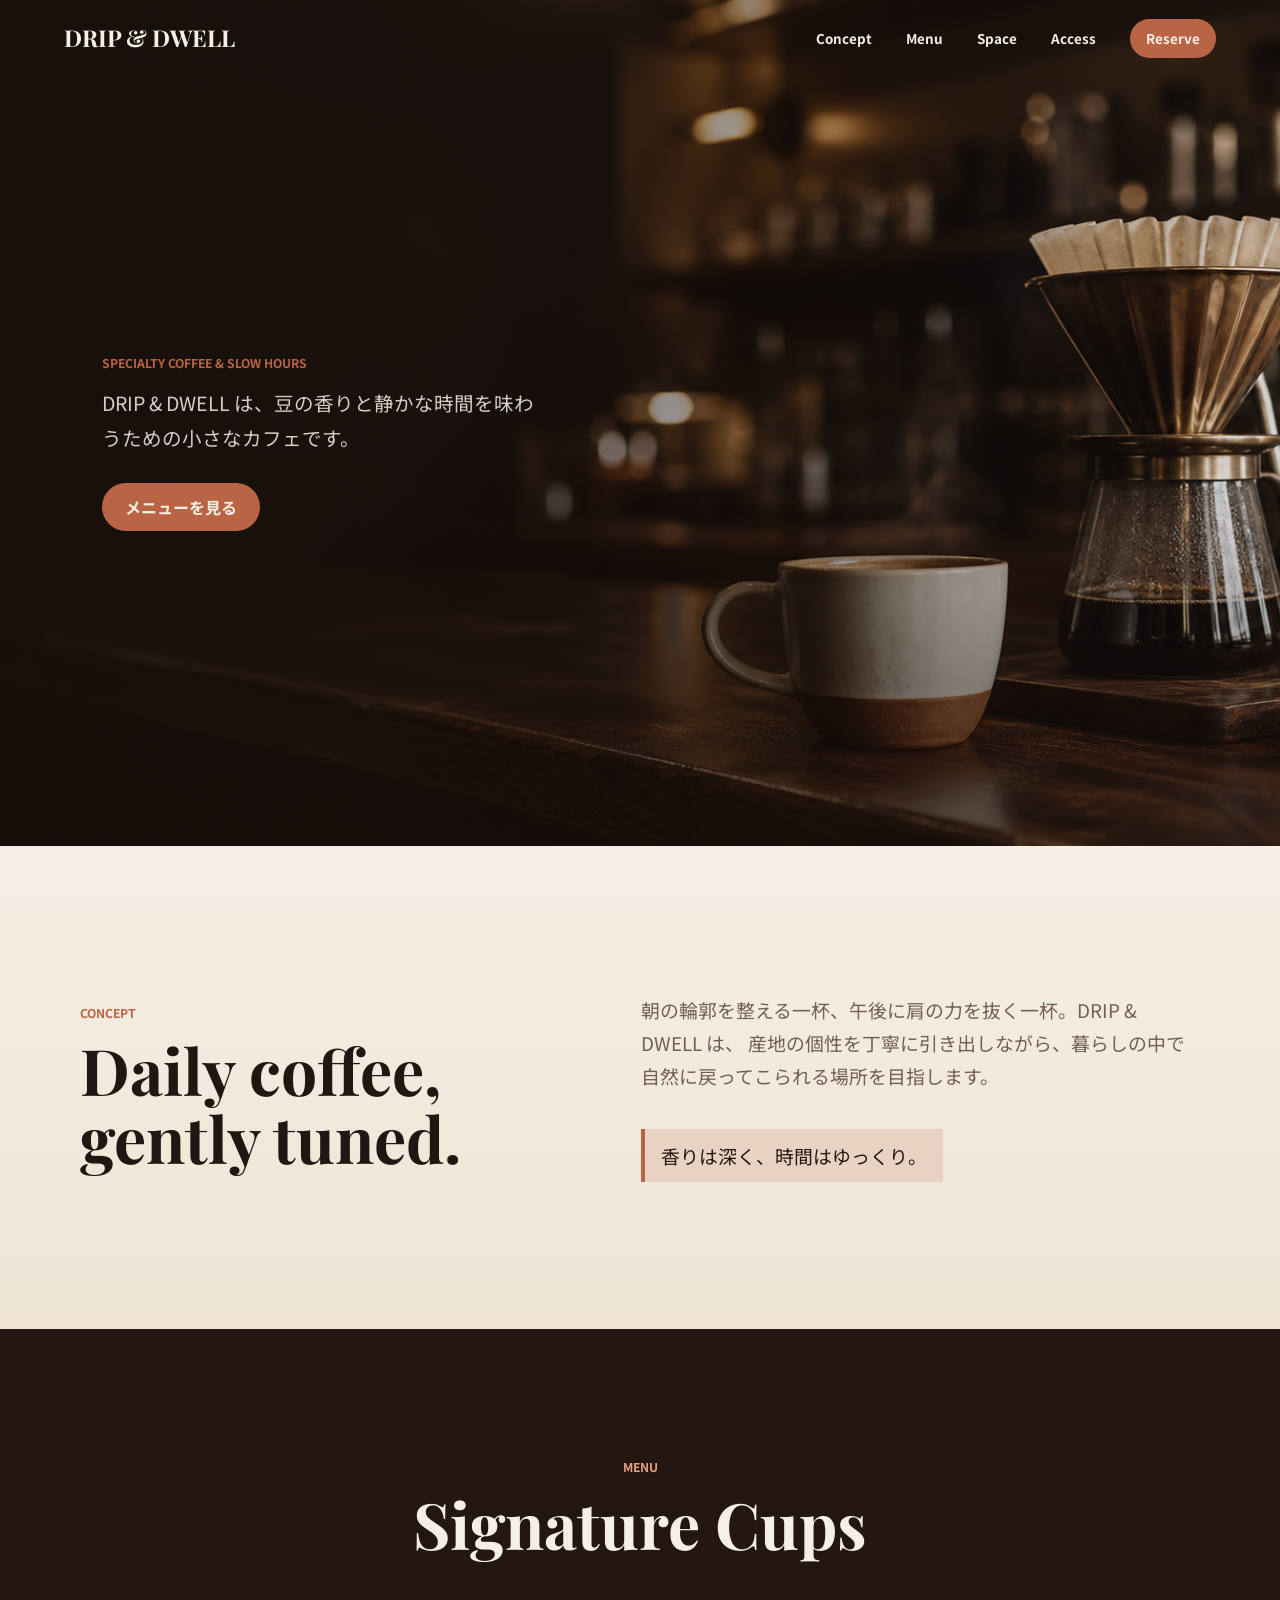
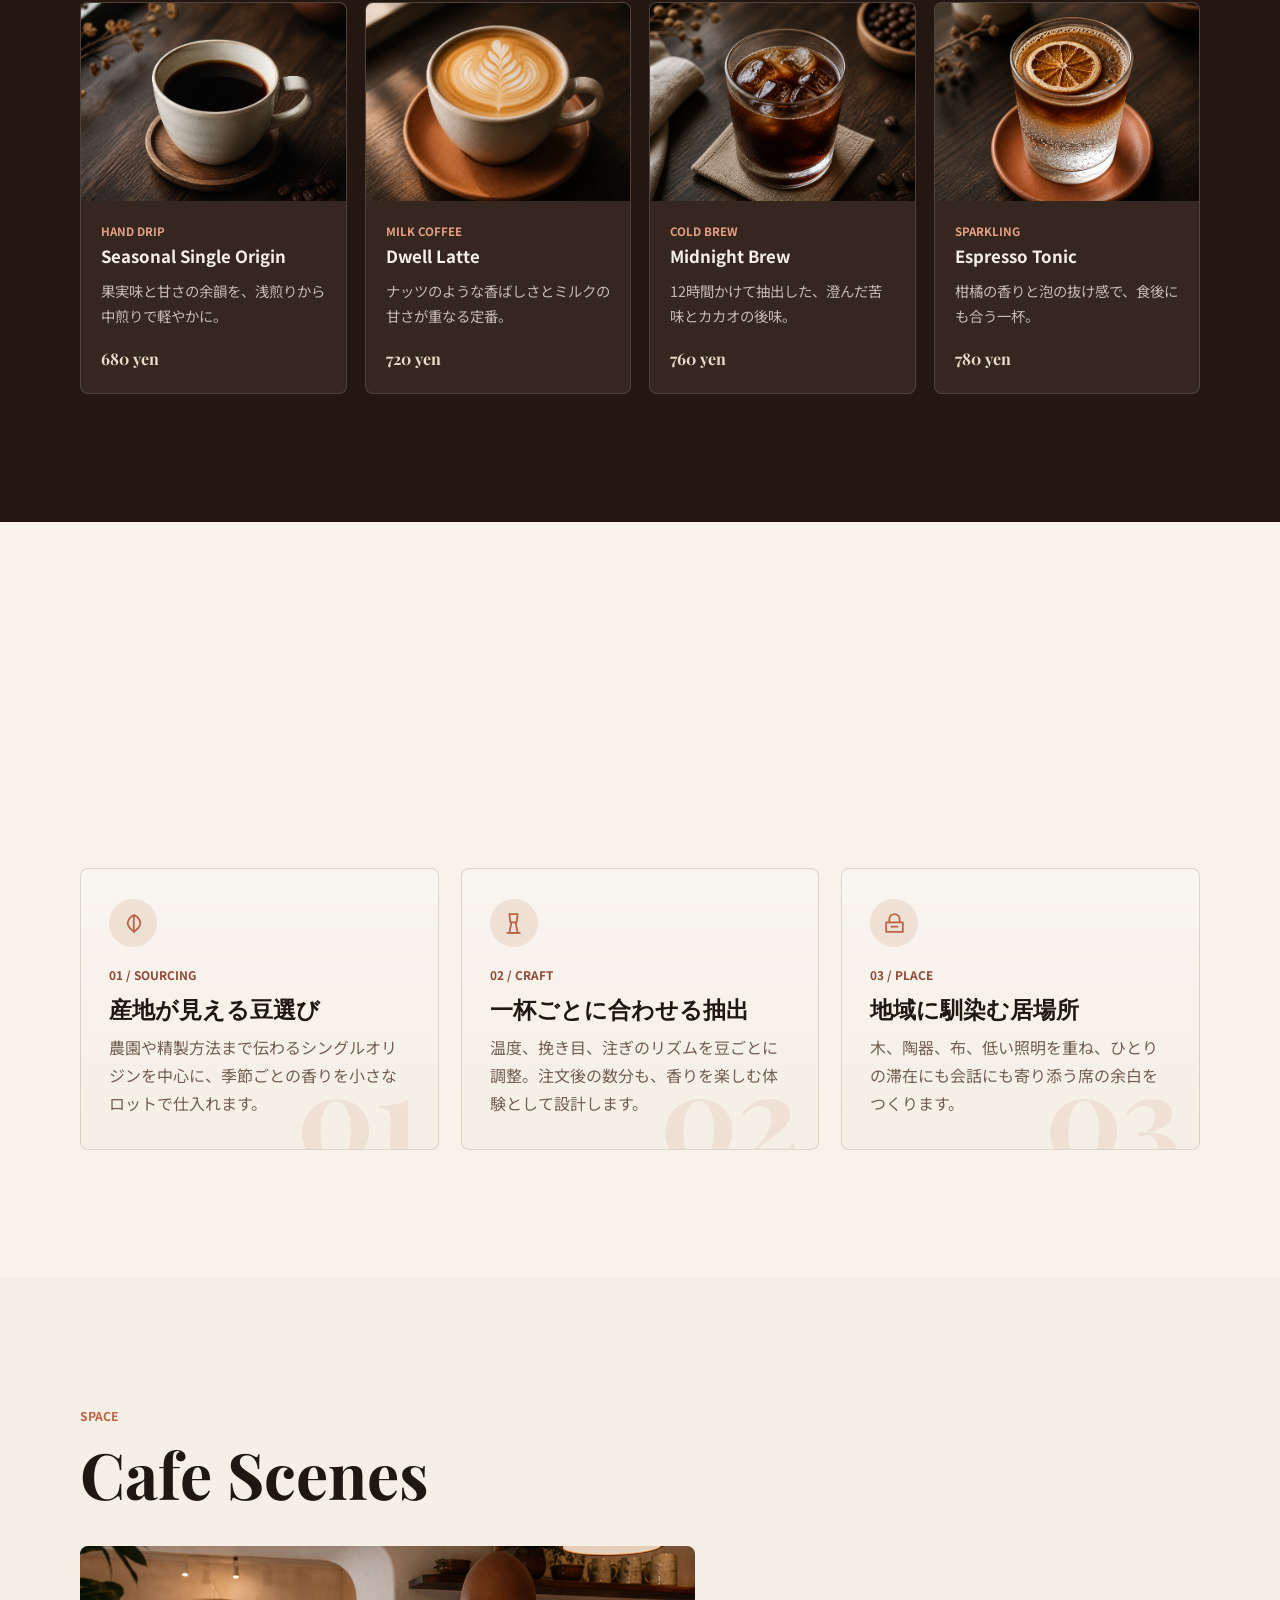
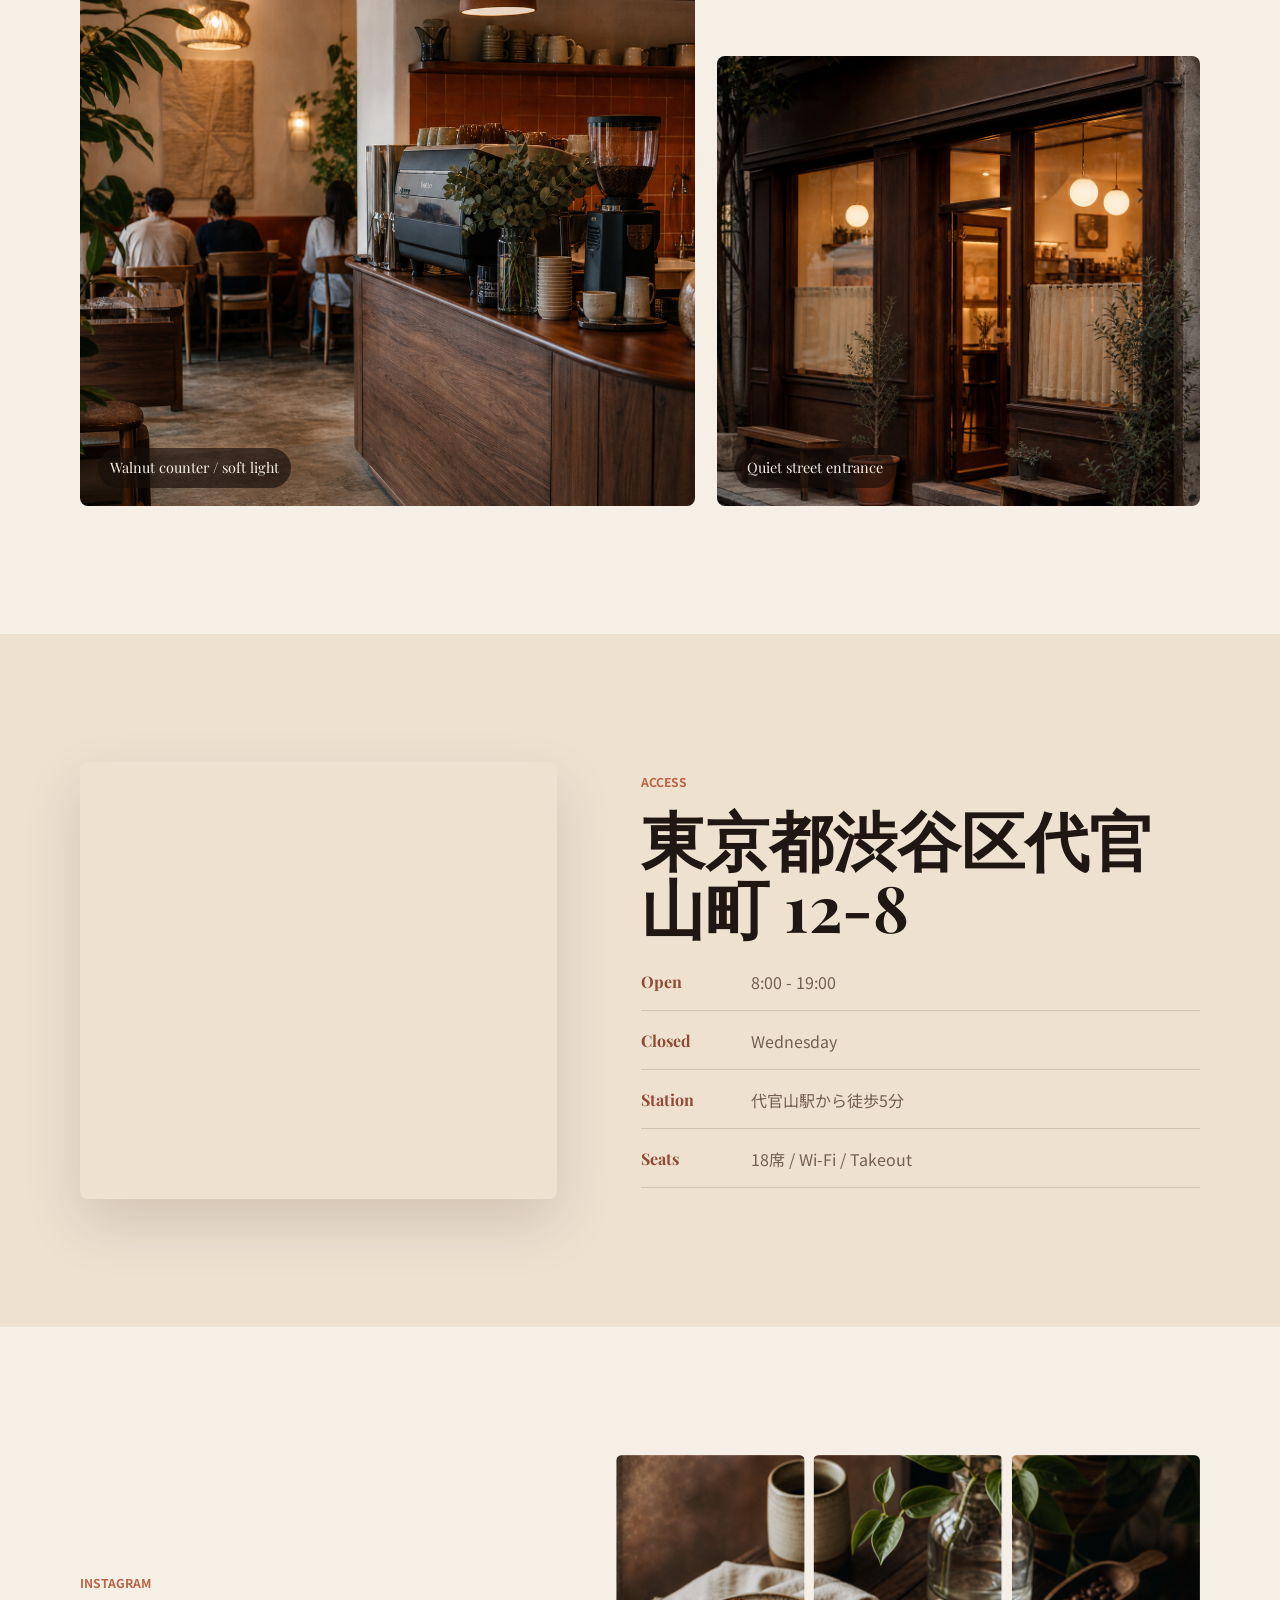
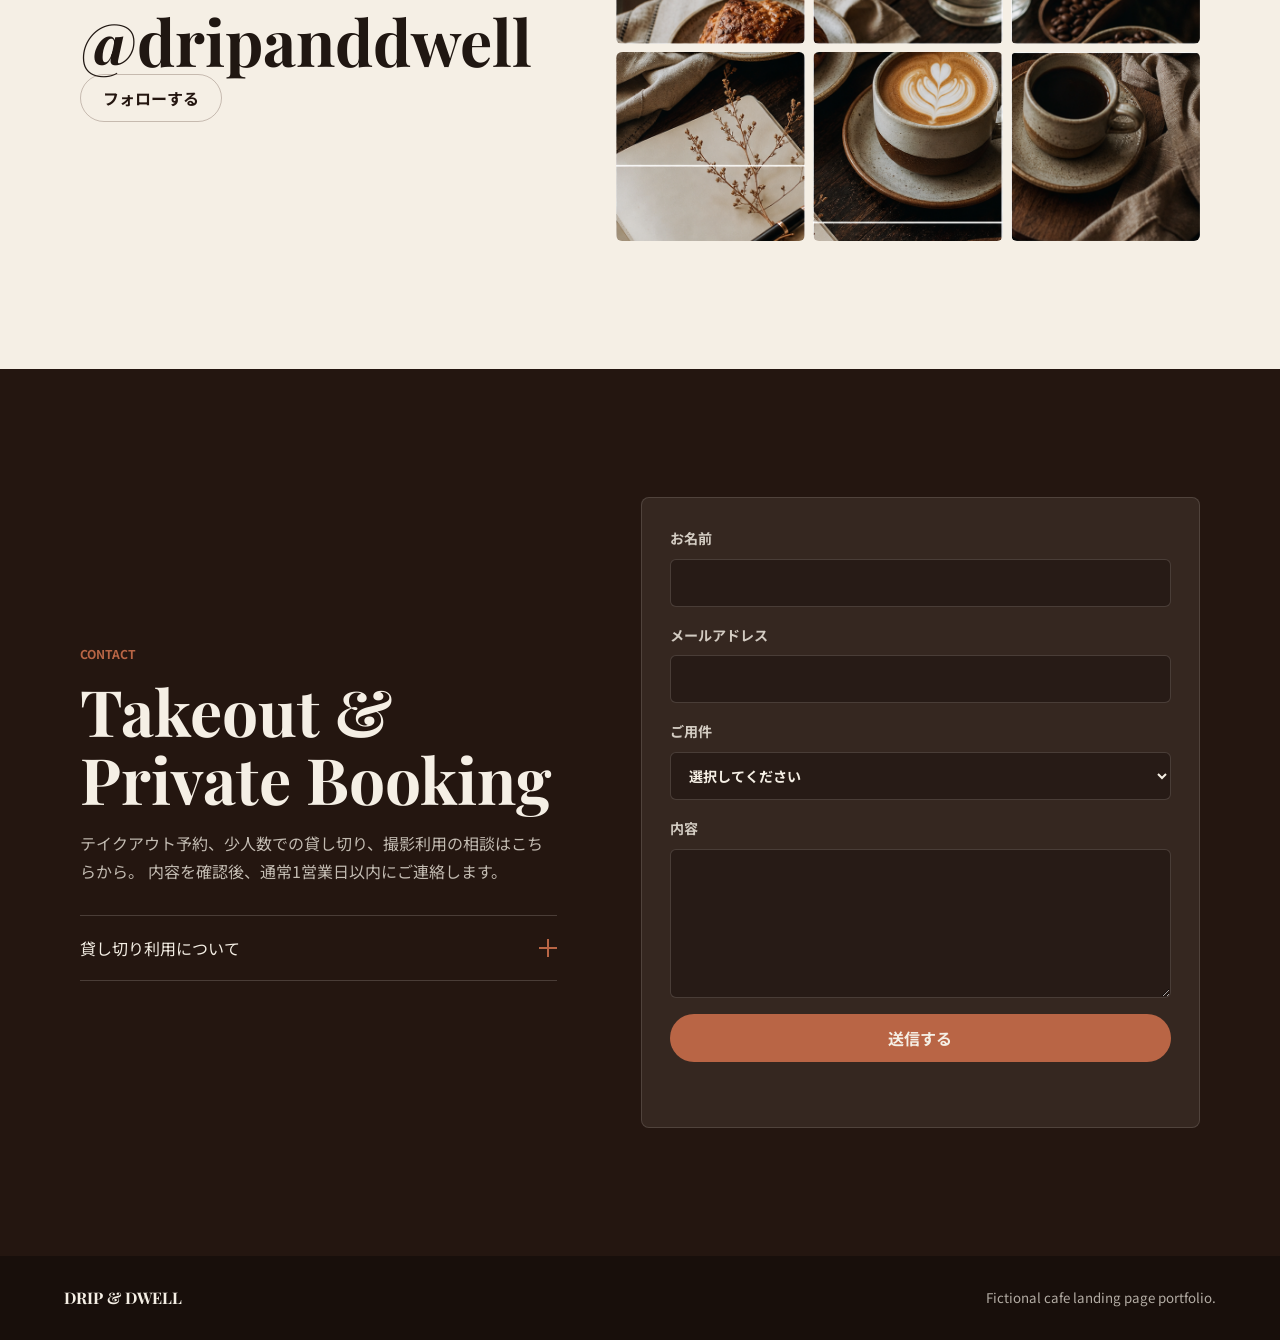
==== drip-dwell/index.html @ 641f2810 "Add portfolio landing and coffee LP" ====
<!DOCTYPE html>
<html lang="ja">
  <head>
    <meta charset="UTF-8" />
    <meta name="viewport" content="width=device-width, initial-scale=1.0" />
    <meta
      name="description"
      content="DRIP &amp; DWELLは、日常に深く寄り添う架空のスペシャルティコーヒーカフェです。"
    />
    <title>DRIP &amp; DWELL | Specialty Coffee Cafe</title>
    <link rel="preconnect" href="https://fonts.googleapis.com" />
    <link rel="preconnect" href="https://fonts.gstatic.com" crossorigin="anonymous" />
    <link
      href="https://fonts.googleapis.com/css2?family=Noto+Sans+JP:wght@400;500;700&amp;family=Playfair+Display:wght@600;700&amp;display=swap"
      rel="stylesheet"
    />
    <link rel="stylesheet" href="styles.css" />
  </head>
  <body>
    <header class="site-header" data-header="">
      <a class="brand" href="#top" aria-label="DRIP &amp; DWELL トップへ">DRIP &amp; DWELL</a>
      <button class="nav-toggle" type="button" aria-label="メニューを開閉" aria-expanded="false" data-nav-toggle="">
        <span></span>
        <span></span>
      </button>
      <nav class="site-nav" data-nav="">
        <a href="#concept">Concept</a>
        <a href="#menu">Menu</a>
        <a href="#space">Space</a>
        <a href="#access">Access</a>
        <a class="nav-reserve" href="#contact">Reserve</a>
      </nav>
    </header>

    <main id="top">
      <section class="hero">
        <img src="assets/hero-coffee.png" alt="暗い木製カウンターに置かれたハンドドリップコーヒー" />
        <div class="hero__overlay"></div>
        <div class="hero__content reveal">
          <p class="eyebrow">Specialty Coffee &amp; Slow Hours</p>
          <p>
            DRIP &amp; DWELL は、豆の香りと静かな時間を味わうための小さなカフェです。
          </p>
          <a class="button button--primary" href="#menu">メニューを見る</a>
        </div>
      </section>

      <section class="section concept" id="concept">
        <div class="section__inner concept__grid">
          <div class="section-heading reveal">
            <p class="eyebrow">Concept</p>
            <h2>Daily coffee, gently tuned.</h2>
          </div>
          <div class="concept__body reveal">
            <p>
              朝の輪郭を整える一杯、午後に肩の力を抜く一杯。DRIP &amp; DWELL は、
              産地の個性を丁寧に引き出しながら、暮らしの中で自然に戻ってこられる場所を目指します。
            </p>
            <p class="tagline">香りは深く、時間はゆっくり。</p>
          </div>
        </div>
      </section>

      <section class="section menu" id="menu">
        <div class="section__inner">
          <div class="section-heading section-heading--center reveal">
            <p class="eyebrow">Menu</p>
            <h2>Signature Cups</h2>
          </div>
          <div class="menu__grid">
            <article class="menu-card reveal">
              <img class="menu-card__image" src="assets/menu-hand-drip.png" alt="陶器のカップに入ったハンドドリップコーヒー" />
              <div class="menu-card__body">
                <p class="menu-card__label">Hand Drip</p>
                <h3>Seasonal Single Origin</h3>
                <p>果実味と甘さの余韻を、浅煎りから中煎りで軽やかに。</p>
                <span>680 yen</span>
              </div>
            </article>
            <article class="menu-card reveal">
              <img class="menu-card__image" src="assets/menu-latte.png" alt="テラコッタ色のソーサーに乗ったラテ" />
              <div class="menu-card__body">
                <p class="menu-card__label">Milk Coffee</p>
                <h3>Dwell Latte</h3>
                <p>ナッツのような香ばしさとミルクの甘さが重なる定番。</p>
                <span>720 yen</span>
              </div>
            </article>
            <article class="menu-card reveal">
              <img class="menu-card__image" src="assets/menu-cold-brew.png" alt="氷の入ったグラスのコールドブリュー" />
              <div class="menu-card__body">
                <p class="menu-card__label">Cold Brew</p>
                <h3>Midnight Brew</h3>
                <p>12時間かけて抽出した、澄んだ苦味とカカオの後味。</p>
                <span>760 yen</span>
              </div>
            </article>
            <article class="menu-card reveal">
              <img class="menu-card__image" src="assets/menu-espresso-tonic.png" alt="ドライシトラスを浮かべたエスプレッソトニック" />
              <div class="menu-card__body">
                <p class="menu-card__label">Sparkling</p>
                <h3>Espresso Tonic</h3>
                <p>柑橘の香りと泡の抜け感で、食後にも合う一杯。</p>
                <span>780 yen</span>
              </div>
            </article>
          </div>
        </div>
      </section>

      <section class="section points">
        <div class="section__inner">
          <div class="section-heading reveal">
            <p class="eyebrow">Our Craft</p>
            <h2>Bean to cup, place to stay.</h2>
          </div>
          <p class="points__lead reveal">
            豆の背景、抽出の手仕事、滞在する空間まで。DRIP &amp; DWELL は、
            一杯の前後にある体験まで丁寧に整えます。
          </p>
          <div class="points__grid">
            <article class="point reveal" data-step="01">
              <div class="point__icon" aria-hidden="true">
                <svg viewBox="0 0 24 24"><path d="M7 14c-1.7-3.8 1.1-8.5 5.5-10 4.4 1.5 7.2 6.2 5.5 10-1.2 2.8-4.1 4.6-5.5 6-1.4-1.4-4.3-3.2-5.5-6Z"/><path d="M12.5 4c-.5 5.7-.4 10.3 0 16"/></svg>
              </div>
              <p class="point__meta">01 / Sourcing</p>
              <h3>産地が見える豆選び</h3>
              <p>農園や精製方法まで伝わるシングルオリジンを中心に、季節ごとの香りを小さなロットで仕入れます。</p>
            </article>
            <article class="point reveal" data-step="02">
              <div class="point__icon" aria-hidden="true">
                <svg viewBox="0 0 24 24"><path d="M8 3h8l-1 8H9L8 3Z"/><path d="M6 21h12"/><path d="M10 11l-2 10h8l-2-10"/></svg>
              </div>
              <p class="point__meta">02 / Craft</p>
              <h3>一杯ごとに合わせる抽出</h3>
              <p>温度、挽き目、注ぎのリズムを豆ごとに調整。注文後の数分も、香りを楽しむ体験として設計します。</p>
            </article>
            <article class="point reveal" data-step="03">
              <div class="point__icon" aria-hidden="true">
                <svg viewBox="0 0 24 24"><path d="M4 11h16v9H4z"/><path d="M7 11V8a5 5 0 0 1 10 0v3"/><path d="M9 15h6"/></svg>
              </div>
              <p class="point__meta">03 / Place</p>
              <h3>地域に馴染む居場所</h3>
              <p>木、陶器、布、低い照明を重ね、ひとりの滞在にも会話にも寄り添う席の余白をつくります。</p>
            </article>
          </div>
        </div>
      </section>

      <section class="section space" id="space">
        <div class="section__inner">
          <div class="section-heading reveal">
            <p class="eyebrow">Space</p>
            <h2>Cafe Scenes</h2>
          </div>
          <div class="space__grid">
            <figure class="space-photo space-photo--large reveal">
              <img src="assets/cafe-interior.png" alt="木製カウンターと暖色照明のカフェ内観" />
              <figcaption>Walnut counter / soft light</figcaption>
            </figure>
            <figure class="space-photo reveal">
              <img src="assets/cafe-exterior.png" alt="夕方の小さなカフェ外観" />
              <figcaption>Quiet street entrance</figcaption>
            </figure>
          </div>
        </div>
      </section>

      <section class="section access" id="access">
        <div class="section__inner access__grid">
          <div class="access__map reveal">
            <iframe
              title="DRIP &amp; DWELL 周辺地図"
              src="https://www.google.com/maps?q=Daikanyama%20Tokyo&amp;output=embed"
              loading="lazy"
              referrerpolicy="no-referrer-when-downgrade"
            ></iframe>
          </div>
          <div class="access__info reveal">
            <p class="eyebrow">Access</p>
            <h2>東京都渋谷区代官山町 12-8</h2>
            <dl>
              <div>
                <dt>Open</dt>
                <dd>8:00 - 19:00</dd>
              </div>
              <div>
                <dt>Closed</dt>
                <dd>Wednesday</dd>
              </div>
              <div>
                <dt>Station</dt>
                <dd>代官山駅から徒歩5分</dd>
              </div>
              <div>
                <dt>Seats</dt>
                <dd>18席 / Wi-Fi / Takeout</dd>
              </div>
            </dl>
          </div>
        </div>
      </section>

      <section class="section social">
        <div class="section__inner social__grid">
          <div class="section-heading reveal">
            <p class="eyebrow">Instagram</p>
            <h2>@dripanddwell</h2>
            <a class="button button--ghost" href="https://www.instagram.com/" target="_blank" rel="noreferrer">
              フォローする
            </a>
          </div>
          <div class="insta-grid reveal" aria-label="Instagram風の投稿グリッド">
            <div class="insta-tile tile-1"></div>
            <div class="insta-tile tile-2"></div>
            <div class="insta-tile tile-3"></div>
            <div class="insta-tile tile-4"></div>
            <div class="insta-tile tile-5"></div>
            <div class="insta-tile tile-6"></div>
          </div>
        </div>
      </section>

      <section class="section contact" id="contact">
        <div class="section__inner contact__grid">
          <div class="contact__intro reveal">
            <p class="eyebrow">Contact</p>
            <h2>Takeout &amp; Private Booking</h2>
            <p>
              テイクアウト予約、少人数での貸し切り、撮影利用の相談はこちらから。
              内容を確認後、通常1営業日以内にご連絡します。
            </p>
            <div class="accordion" data-accordion="">
              <button type="button" aria-expanded="false">
                貸し切り利用について
                <span></span>
              </button>
              <div class="accordion__panel">
                <p>平日18:00以降、6名から相談可能です。展示、読書会、ワークショップ用途にも対応します。</p>
              </div>
            </div>
          </div>
          <form class="contact-form reveal" data-contact-form="">
            <label>
              お名前
              <input type="text" name="name" autocomplete="name" required="required" />
            </label>
            <label>
              メールアドレス
              <input type="email" name="email" autocomplete="email" required="required" />
            </label>
            <label>
              ご用件
              <select name="type" required="required">
                <option value="">選択してください</option>
                <option>テイクアウト予約</option>
                <option>貸し切り問い合わせ</option>
                <option>その他</option>
              </select>
            </label>
            <label>
              内容
              <textarea name="message" rows="5" required="required"></textarea>
            </label>
            <button class="button button--primary" type="submit">送信する</button>
            <p class="form-status" role="status" data-form-status=""></p>
          </form>
        </div>
      </section>
    </main>

    <footer class="site-footer">
      <p>DRIP &amp; DWELL</p>
      <small>Fictional cafe landing page portfolio.</small>
    </footer>

    <script src="script.js"></script>
  </body>
</html>
---- drip-dwell/styles.css ----
:root {
  --brown-950: #180f0b;
  --brown-900: #241610;
  --brown-800: #332018;
  --brown-700: #4b3125;
  --cream: #f5efe5;
  --cream-2: #e9dccb;
  --terracotta: #b96545;
  --terracotta-dark: #8f4934;
  --olive: #69705c;
  --ink: #201712;
  --muted: #735f52;
  --line: rgba(75, 49, 37, 0.16);
  --serif: "Playfair Display", Georgia, serif;
  --sans: "Noto Sans JP", system-ui, sans-serif;
}

* {
  box-sizing: border-box;
}

html {
  scroll-behavior: smooth;
}

body {
  margin: 0;
  color: var(--ink);
  background: var(--cream);
  font-family: var(--sans);
  line-height: 1.75;
}

img {
  display: block;
  width: 100%;
}

a {
  color: inherit;
  text-decoration: none;
}

button,
input,
select,
textarea {
  font: inherit;
}

.site-header {
  position: fixed;
  inset: 0 0 auto;
  z-index: 20;
  display: flex;
  align-items: center;
  justify-content: space-between;
  padding: 18px clamp(20px, 5vw, 64px);
  color: var(--cream);
  transition: background 0.28s ease, color 0.28s ease, box-shadow 0.28s ease;
}

.site-header.is-scrolled {
  color: var(--brown-900);
  background: rgba(245, 239, 229, 0.92);
  box-shadow: 0 10px 30px rgba(24, 15, 11, 0.08);
  backdrop-filter: blur(16px);
}

.brand {
  font-family: var(--serif);
  font-size: clamp(1.05rem, 2.4vw, 1.45rem);
  font-weight: 700;
  letter-spacing: 0;
}

.site-nav {
  display: flex;
  align-items: center;
  gap: clamp(16px, 3vw, 34px);
  font-size: 0.84rem;
  font-weight: 700;
}

.nav-reserve {
  padding: 8px 16px;
  color: var(--cream);
  background: var(--terracotta);
  border-radius: 999px;
}

.nav-toggle {
  display: none;
}

.hero {
  position: relative;
  min-height: 94svh;
  overflow: hidden;
  color: var(--cream);
  background: var(--brown-950);
}

.hero img {
  position: absolute;
  inset: 0;
  height: 100%;
  object-fit: cover;
}

.hero__overlay {
  position: absolute;
  inset: 0;
  background:
    linear-gradient(90deg, rgba(24, 15, 11, 0.86), rgba(24, 15, 11, 0.5) 44%, rgba(24, 15, 11, 0.12)),
    linear-gradient(0deg, rgba(24, 15, 11, 0.5), transparent 40%);
}

.hero__content {
  position: relative;
  z-index: 1;
  display: flex;
  flex-direction: column;
  align-items: flex-start;
  justify-content: center;
  min-height: 94svh;
  width: min(640px, calc(100% - 40px));
  margin-left: clamp(20px, 8vw, 112px);
  padding: 92px 0 54px;
}

.eyebrow {
  margin: 0 0 12px;
  color: var(--terracotta);
  font-size: 0.76rem;
  font-weight: 700;
  letter-spacing: 0;
  text-transform: uppercase;
}

.section-heading h2,
.access__info h2,
.contact__intro h2 {
  margin: 0;
  font-family: var(--serif);
  font-weight: 700;
  line-height: 1.06;
  letter-spacing: 0;
}

.hero p:not(.eyebrow) {
  max-width: 28rem;
  margin: 0 0 28px;
  color: rgba(245, 239, 229, 0.86);
  font-size: clamp(1.02rem, 2vw, 1.22rem);
}

.button {
  display: inline-flex;
  align-items: center;
  justify-content: center;
  min-height: 48px;
  padding: 0 22px;
  border: 1px solid transparent;
  border-radius: 999px;
  font-weight: 700;
  cursor: pointer;
  transition: transform 0.2s ease, background 0.2s ease, color 0.2s ease, border-color 0.2s ease;
}

.button:hover {
  transform: translateY(-2px);
}

.button--primary {
  color: var(--cream);
  background: var(--terracotta);
}

.button--primary:hover {
  background: var(--terracotta-dark);
}

.button--ghost {
  color: var(--brown-900);
  border-color: rgba(75, 49, 37, 0.28);
}

.button--ghost:hover {
  color: var(--cream);
  background: var(--brown-800);
  border-color: var(--brown-800);
}

.section {
  padding: clamp(74px, 10vw, 132px) 0;
}

.section__inner {
  width: min(1120px, calc(100% - 40px));
  margin: 0 auto;
}

.section-heading h2,
.access__info h2,
.contact__intro h2 {
  font-size: clamp(2.3rem, 5vw, 4.5rem);
}

.section-heading--center {
  margin: 0 auto 44px;
  text-align: center;
}

.concept {
  background: linear-gradient(180deg, var(--cream), #efe4d4);
}

.concept__grid,
.access__grid,
.contact__grid,
.social__grid {
  display: grid;
  grid-template-columns: minmax(0, 0.92fr) minmax(0, 1.08fr);
  gap: clamp(34px, 7vw, 84px);
  align-items: center;
}

.concept__body {
  color: var(--muted);
  font-size: clamp(1rem, 1.65vw, 1.18rem);
}

.tagline {
  display: inline-flex;
  margin-top: 18px;
  padding: 10px 16px;
  color: var(--brown-900);
  background: rgba(185, 101, 69, 0.16);
  border-left: 4px solid var(--terracotta);
}

.menu {
  background: var(--brown-900);
  color: var(--cream);
}

.menu .section-heading .eyebrow,
.menu .menu-card__label {
  color: #e5a083;
}

.menu__grid {
  display: grid;
  grid-template-columns: repeat(4, minmax(0, 1fr));
  gap: 18px;
}

.menu-card {
  overflow: hidden;
  background: rgba(245, 239, 229, 0.08);
  border: 1px solid rgba(245, 239, 229, 0.14);
  border-radius: 8px;
}

.menu-card__image {
  display: block;
  width: 100%;
  aspect-ratio: 4 / 3;
  object-fit: cover;
}

.menu-card__body {
  padding: 20px;
}

.menu-card__label {
  margin: 0 0 4px;
  font-size: 0.72rem;
  font-weight: 700;
  text-transform: uppercase;
}

.menu-card h3 {
  margin: 0 0 10px;
  font-size: 1.05rem;
  line-height: 1.35;
}

.menu-card p:not(.menu-card__label) {
  margin: 0 0 16px;
  color: rgba(245, 239, 229, 0.74);
  font-size: 0.9rem;
}

.menu-card span {
  color: var(--cream-2);
  font-family: var(--serif);
  font-weight: 700;
}

.points {
  background: #f8f2e9;
}

.points__grid {
  display: grid;
  grid-template-columns: repeat(3, minmax(0, 1fr));
  gap: 22px;
  margin-top: 34px;
}

.points__lead {
  max-width: 720px;
  margin: 22px 0 0;
  color: var(--muted);
  font-size: clamp(0.98rem, 1.5vw, 1.08rem);
}

.point {
  position: relative;
  overflow: hidden;
  padding: 30px 28px 32px;
  background:
    linear-gradient(180deg, rgba(255, 255, 255, 0.42), rgba(255, 255, 255, 0)),
    var(--cream);
  border: 1px solid var(--line);
  border-radius: 8px;
}

.point::after {
  position: absolute;
  right: 18px;
  bottom: -24px;
  color: rgba(185, 101, 69, 0.1);
  font-family: var(--serif);
  font-size: 7.5rem;
  font-weight: 700;
  line-height: 1;
  content: attr(data-step);
}

.point__icon {
  display: grid;
  place-items: center;
  width: 48px;
  height: 48px;
  margin-bottom: 18px;
  color: var(--terracotta);
  background: rgba(185, 101, 69, 0.14);
  border-radius: 50%;
}

.point__icon svg {
  width: 25px;
  height: 25px;
  fill: none;
  stroke: currentColor;
  stroke-linecap: round;
  stroke-linejoin: round;
  stroke-width: 1.7;
}

.point h3 {
  position: relative;
  z-index: 1;
  margin: 0 0 10px;
  font-family: var(--serif);
  font-size: 1.45rem;
  line-height: 1.28;
}

.point p {
  position: relative;
  z-index: 1;
  margin: 0;
  color: var(--muted);
}

.point__meta {
  margin-bottom: 8px !important;
  color: var(--terracotta-dark) !important;
  font-size: 0.74rem;
  font-weight: 700;
  letter-spacing: 0;
  text-transform: uppercase;
}

.space {
  background: var(--cream);
}

.space__grid {
  display: grid;
  grid-template-columns: 1.12fr 0.88fr;
  gap: 22px;
  margin-top: 38px;
  align-items: end;
}

.space-photo {
  position: relative;
  margin: 0;
  overflow: hidden;
  border-radius: 8px;
  background: var(--brown-900);
}

.space-photo img {
  height: 560px;
  object-fit: cover;
}

.space-photo:not(.space-photo--large) img {
  height: 450px;
}

.space-photo figcaption {
  position: absolute;
  left: 18px;
  bottom: 18px;
  padding: 7px 12px;
  color: var(--cream);
  background: rgba(24, 15, 11, 0.66);
  border-radius: 999px;
  font-family: var(--serif);
  font-size: 0.9rem;
}

.access {
  background: #eee1d0;
}

.access__map {
  overflow: hidden;
  min-height: 430px;
  border-radius: 8px;
  box-shadow: 0 24px 55px rgba(75, 49, 37, 0.16);
}

.access__map iframe {
  width: 100%;
  height: 430px;
  border: 0;
  filter: sepia(0.22) saturate(0.82);
}

.access__info dl {
  display: grid;
  gap: 16px;
  margin: 28px 0 0;
}

.access__info dl div {
  display: grid;
  grid-template-columns: 92px 1fr;
  gap: 18px;
  padding-bottom: 14px;
  border-bottom: 1px solid rgba(75, 49, 37, 0.18);
}

.access__info dt {
  color: var(--terracotta-dark);
  font-family: var(--serif);
  font-weight: 700;
}

.access__info dd {
  margin: 0;
  color: var(--muted);
}

.social {
  background: var(--cream);
}

.social__grid {
  grid-template-columns: 0.72fr 1.28fr;
}

.insta-grid {
  display: grid;
  grid-template-columns: repeat(3, minmax(0, 1fr));
  gap: 8px;
}

.insta-tile {
  aspect-ratio: 1;
  background-image: url("assets/social-grid.png");
  background-size: 300%;
  border-radius: 6px;
}

.tile-1 { background-position: 0% 0%; }
.tile-2 { background-position: 50% 0%; }
.tile-3 { background-position: 100% 0%; }
.tile-4 { background-position: 0% 70%; }
.tile-5 { background-position: 50% 55%; }
.tile-6 { background-position: 100% 100%; }

.contact {
  color: var(--cream);
  background: var(--brown-900);
}

.contact__intro p:not(.eyebrow) {
  color: rgba(245, 239, 229, 0.76);
}

.accordion {
  margin-top: 30px;
  border-top: 1px solid rgba(245, 239, 229, 0.18);
  border-bottom: 1px solid rgba(245, 239, 229, 0.18);
}

.accordion button {
  display: flex;
  align-items: center;
  justify-content: space-between;
  width: 100%;
  padding: 18px 0;
  color: var(--cream);
  background: transparent;
  border: 0;
  cursor: pointer;
}

.accordion button span {
  position: relative;
  width: 18px;
  height: 18px;
}

.accordion button span::before,
.accordion button span::after {
  position: absolute;
  inset: 8px 0 auto;
  height: 2px;
  background: var(--terracotta);
  content: "";
}

.accordion button span::after {
  transform: rotate(90deg);
  transition: transform 0.2s ease;
}

.accordion.is-open button span::after {
  transform: rotate(0deg);
}

.accordion__panel {
  display: grid;
  grid-template-rows: 0fr;
  transition: grid-template-rows 0.28s ease;
}

.accordion__panel > p {
  overflow: hidden;
  margin: 0;
}

.accordion.is-open .accordion__panel {
  grid-template-rows: 1fr;
  padding-bottom: 18px;
}

.contact-form {
  display: grid;
  gap: 16px;
  padding: 28px;
  background: rgba(245, 239, 229, 0.08);
  border: 1px solid rgba(245, 239, 229, 0.14);
  border-radius: 8px;
}

.contact-form label {
  display: grid;
  gap: 8px;
  color: rgba(245, 239, 229, 0.82);
  font-size: 0.88rem;
  font-weight: 700;
}

.contact-form input,
.contact-form select,
.contact-form textarea {
  width: 100%;
  color: var(--cream);
  background: rgba(24, 15, 11, 0.46);
  border: 1px solid rgba(245, 239, 229, 0.16);
  border-radius: 6px;
  outline: none;
}

.contact-form input,
.contact-form select {
  min-height: 48px;
  padding: 0 14px;
}

.contact-form textarea {
  resize: vertical;
  padding: 12px 14px;
}

.contact-form input:focus,
.contact-form select:focus,
.contact-form textarea:focus {
  border-color: var(--terracotta);
  box-shadow: 0 0 0 3px rgba(185, 101, 69, 0.2);
}

.form-status {
  min-height: 1.5em;
  margin: 0;
  color: #eab69d;
  font-size: 0.88rem;
}

.site-footer {
  display: flex;
  align-items: center;
  justify-content: space-between;
  gap: 20px;
  padding: 28px clamp(20px, 5vw, 64px);
  color: rgba(245, 239, 229, 0.7);
  background: var(--brown-950);
}

.site-footer p {
  margin: 0;
  color: var(--cream);
  font-family: var(--serif);
  font-weight: 700;
}

.reveal {
  opacity: 0;
  transform: translateY(22px);
  transition: opacity 0.7s ease, transform 0.7s ease;
}

.reveal.is-visible {
  opacity: 1;
  transform: translateY(0);
}

@media (max-width: 900px) {
  .site-nav {
    position: fixed;
    inset: 68px 16px auto;
    display: grid;
    gap: 0;
    padding: 10px;
    color: var(--brown-900);
    background: rgba(245, 239, 229, 0.96);
    border: 1px solid rgba(75, 49, 37, 0.12);
    border-radius: 8px;
    box-shadow: 0 18px 50px rgba(24, 15, 11, 0.16);
    opacity: 0;
    pointer-events: none;
    transform: translateY(-8px);
    transition: opacity 0.2s ease, transform 0.2s ease;
  }

  .site-nav.is-open {
    opacity: 1;
    pointer-events: auto;
    transform: translateY(0);
  }

  .site-nav a {
    padding: 12px;
  }

  .nav-reserve {
    color: var(--cream);
    text-align: center;
  }

  .nav-toggle {
    display: grid;
    place-items: center;
    width: 42px;
    height: 42px;
    color: inherit;
    background: rgba(245, 239, 229, 0.12);
    border: 1px solid rgba(245, 239, 229, 0.22);
    border-radius: 50%;
  }

  .site-header.is-scrolled .nav-toggle {
    background: rgba(75, 49, 37, 0.08);
    border-color: rgba(75, 49, 37, 0.16);
  }

  .nav-toggle span {
    display: block;
    width: 18px;
    height: 2px;
    background: currentColor;
    transition: transform 0.2s ease;
  }

  .nav-toggle span + span {
    margin-top: -15px;
  }

  .nav-toggle.is-open span:first-child {
    transform: translateY(8px) rotate(45deg);
  }

  .nav-toggle.is-open span:last-child {
    transform: translateY(-8px) rotate(-45deg);
  }

  .hero {
    min-height: 88svh;
  }

  .hero img {
    object-position: 58% center;
  }

  .hero__overlay {
    background:
      linear-gradient(90deg, rgba(24, 15, 11, 0.9), rgba(24, 15, 11, 0.62)),
      linear-gradient(0deg, rgba(24, 15, 11, 0.5), transparent 42%);
  }

  .hero__content {
    min-height: 88svh;
    margin: 0 auto;
  }

  .concept__grid,
  .access__grid,
  .contact__grid,
  .social__grid,
  .space__grid {
    grid-template-columns: 1fr;
  }

  .menu__grid,
  .points__grid {
    grid-template-columns: repeat(2, minmax(0, 1fr));
  }

  .space-photo img,
  .space-photo:not(.space-photo--large) img {
    height: min(520px, 72vw);
  }
}

@media (max-width: 620px) {
  .site-header {
    padding: 14px 18px;
  }

  .section {
    padding: 64px 0;
  }

  .section__inner {
    width: min(100% - 32px, 1120px);
  }

  .menu__grid,
  .points__grid,
  .insta-grid {
    grid-template-columns: 1fr;
  }

  .insta-grid {
    grid-template-columns: repeat(2, minmax(0, 1fr));
  }

  .access__map,
  .access__map iframe {
    min-height: 340px;
    height: 340px;
  }

  .access__info dl div {
    grid-template-columns: 1fr;
    gap: 2px;
  }

  .contact-form {
    padding: 20px;
  }

  .site-footer {
    align-items: flex-start;
    flex-direction: column;
  }
}

@media (prefers-reduced-motion: reduce) {
  html {
    scroll-behavior: auto;
  }

  *,
  *::before,
  *::after {
    transition-duration: 0.01ms !important;
    animation-duration: 0.01ms !important;
    animation-iteration-count: 1 !important;
  }

  .reveal {
    opacity: 1;
    transform: none;
  }
}
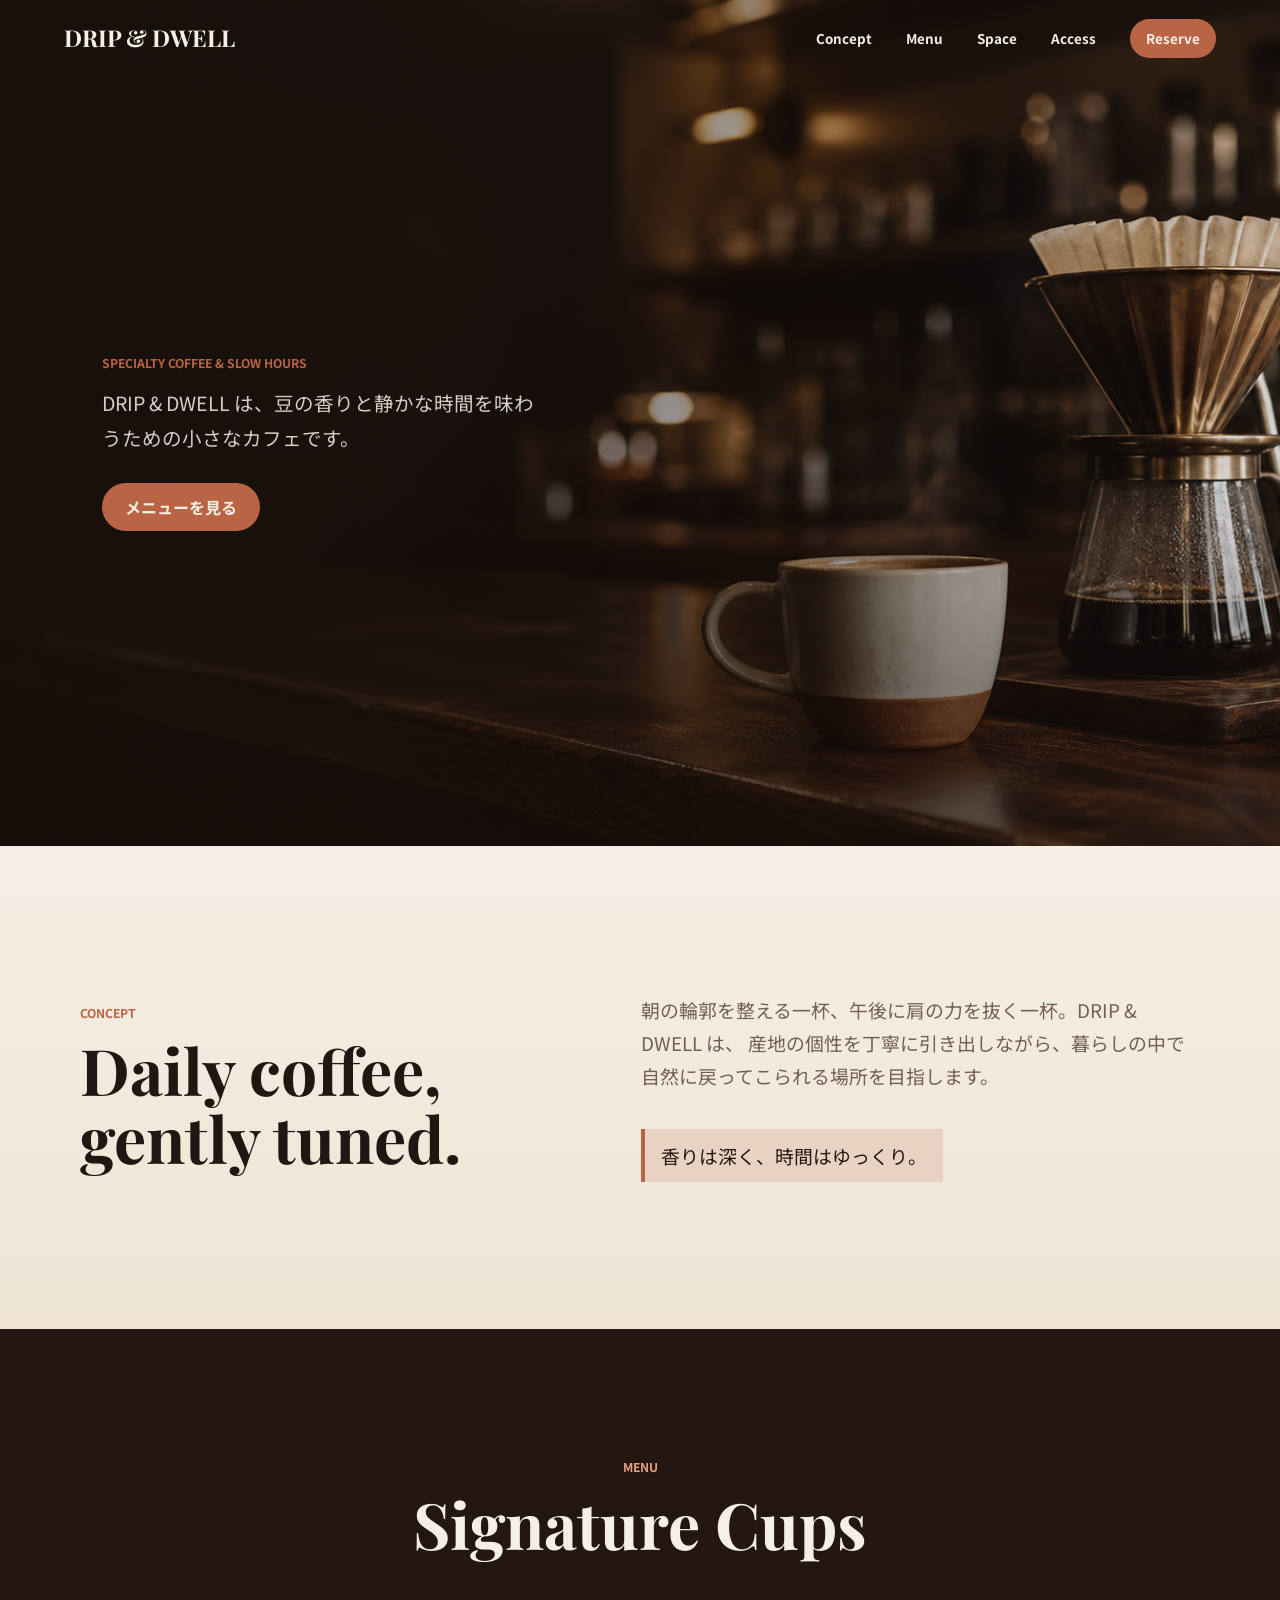
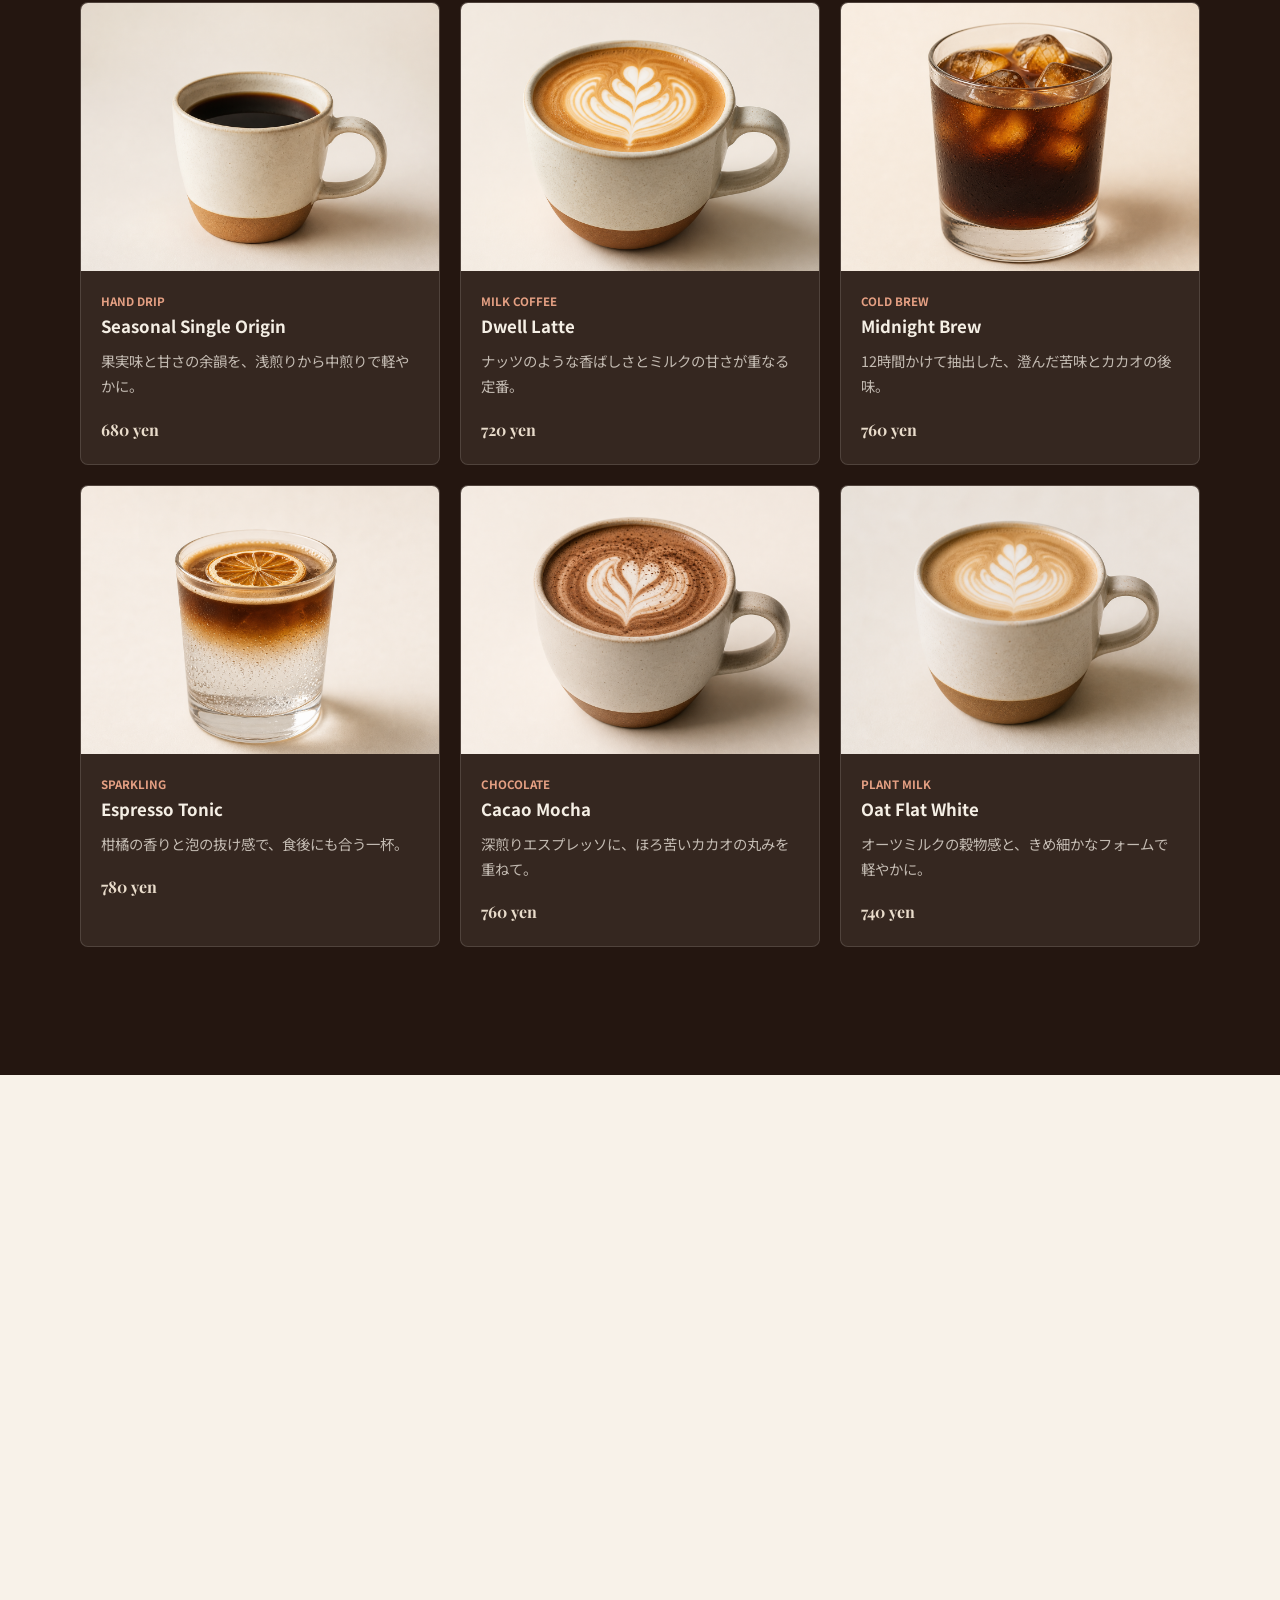
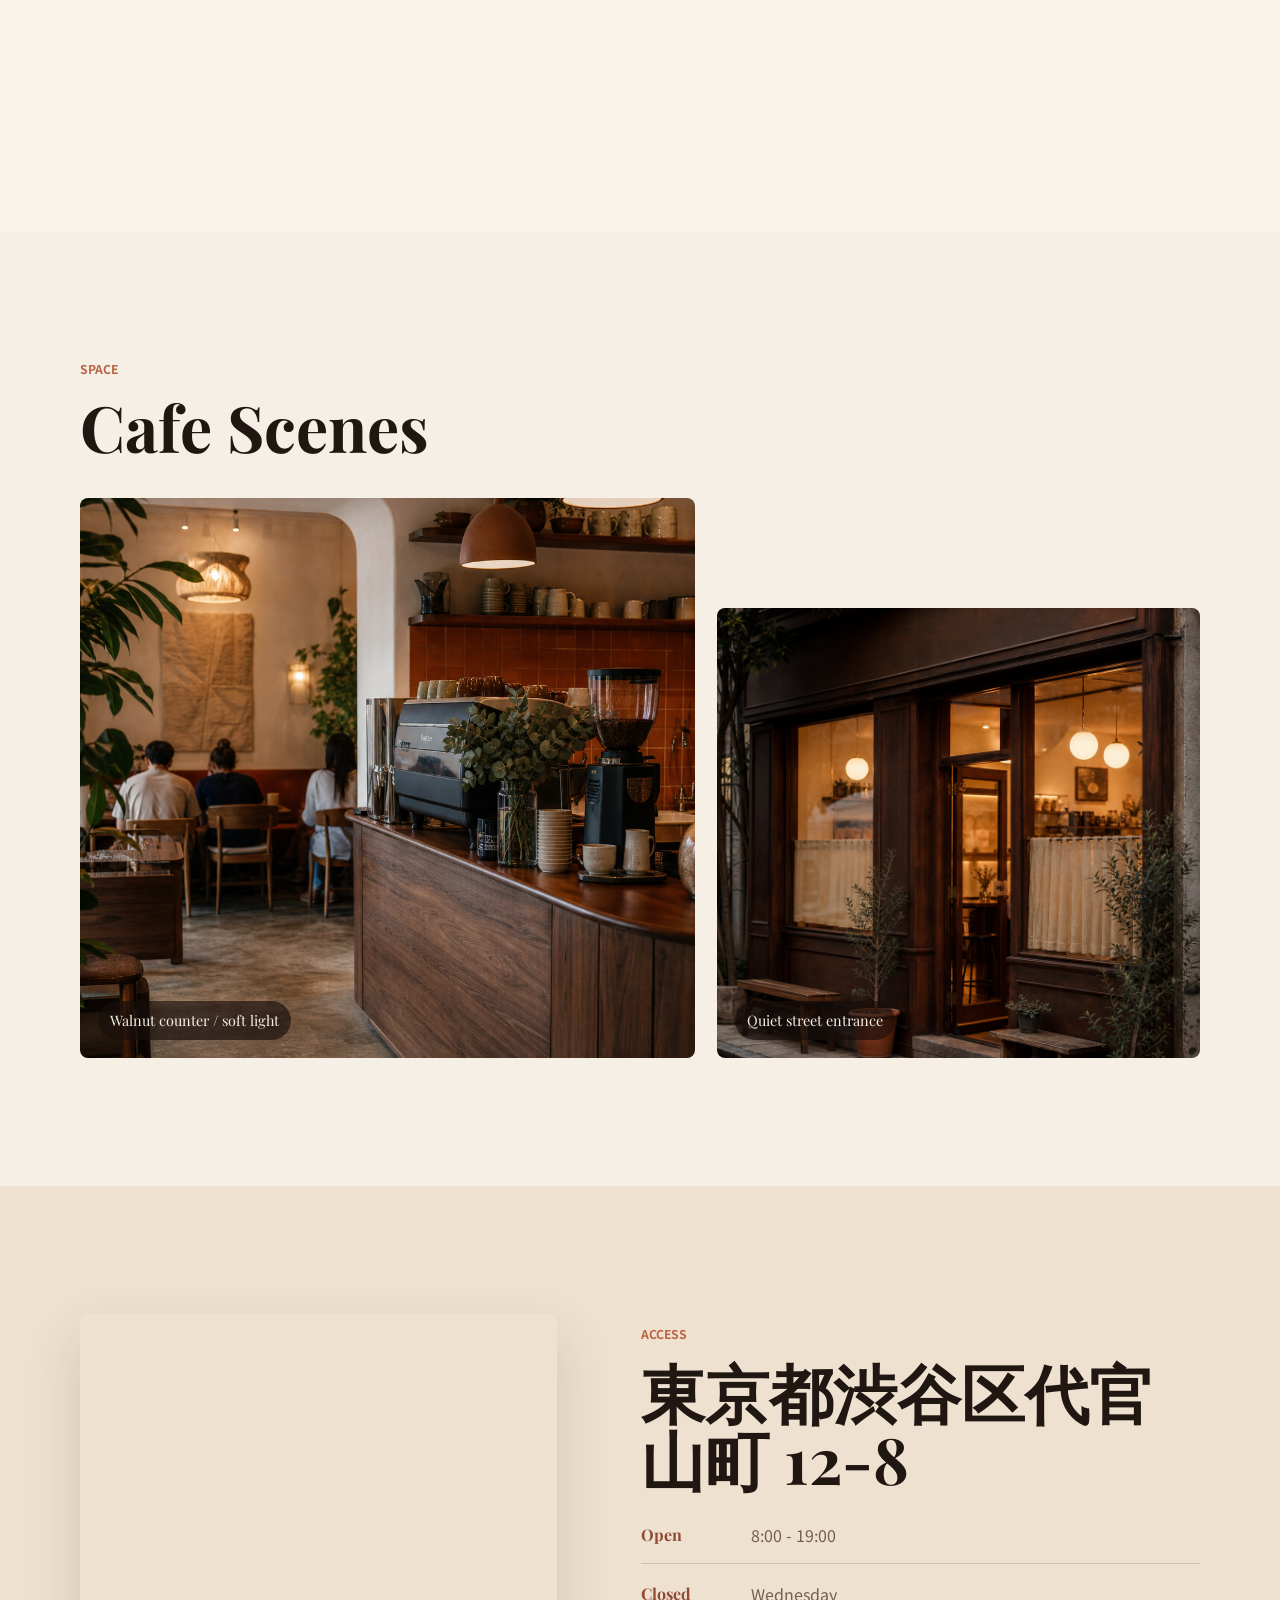
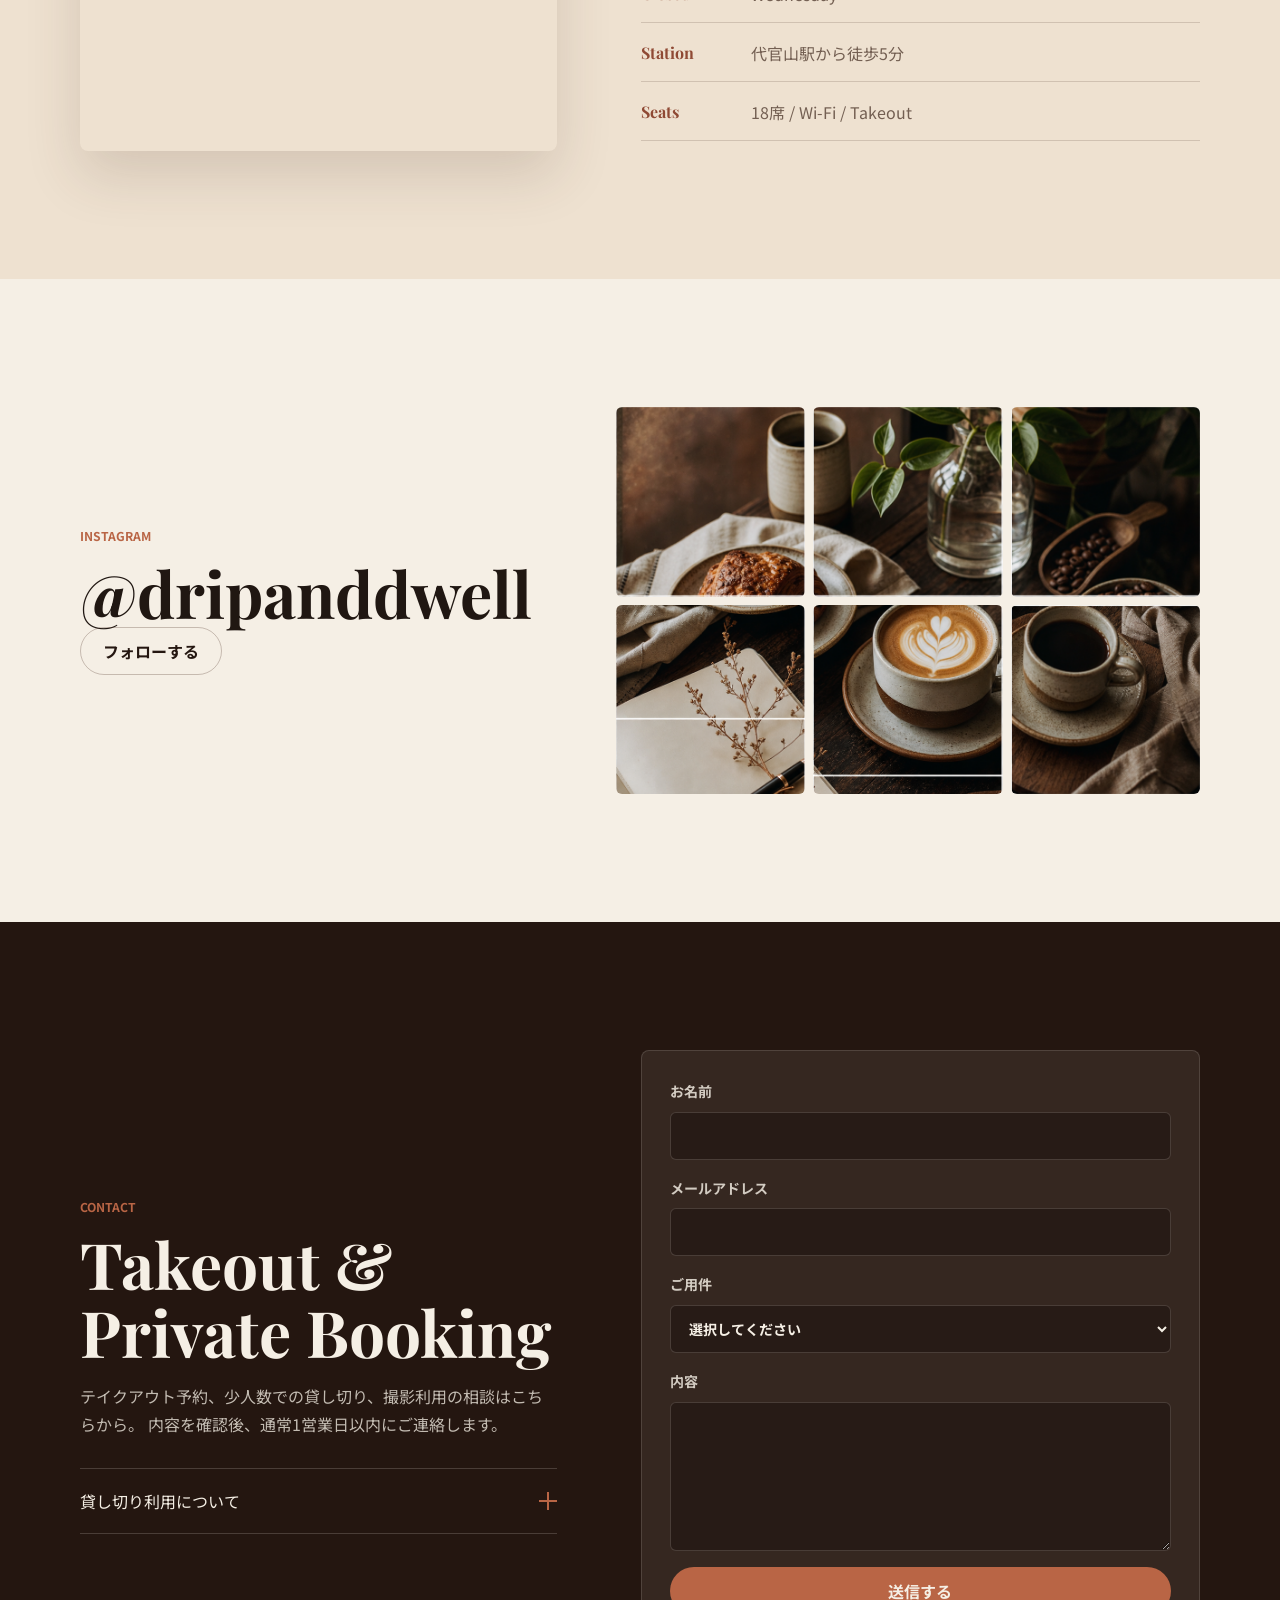
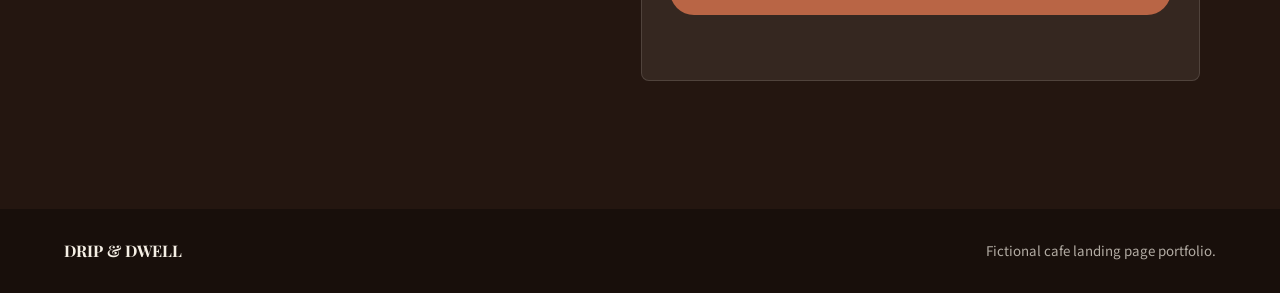
==== commit 0026f058: "Refresh coffee menu product photos" ====
--- a/drip-dwell/index.html
+++ b/drip-dwell/index.html
@@ -69,7 +69,7 @@
           </div>
           <div class="menu__grid">
             <article class="menu-card reveal">
-              <img class="menu-card__image" src="assets/menu-hand-drip.png" alt="陶器のカップに入ったハンドドリップコーヒー" />
+              <img class="menu-card__image" src="assets/menu-simple-hand-drip.png" alt="シンプルな背景のハンドドリップコーヒー" />
               <div class="menu-card__body">
                 <p class="menu-card__label">Hand Drip</p>
                 <h3>Seasonal Single Origin</h3>
@@ -78,7 +78,7 @@
               </div>
             </article>
             <article class="menu-card reveal">
-              <img class="menu-card__image" src="assets/menu-latte.png" alt="テラコッタ色のソーサーに乗ったラテ" />
+              <img class="menu-card__image" src="assets/menu-simple-latte.png" alt="シンプルな背景のカフェラテ" />
               <div class="menu-card__body">
                 <p class="menu-card__label">Milk Coffee</p>
                 <h3>Dwell Latte</h3>
@@ -87,7 +87,7 @@
               </div>
             </article>
             <article class="menu-card reveal">
-              <img class="menu-card__image" src="assets/menu-cold-brew.png" alt="氷の入ったグラスのコールドブリュー" />
+              <img class="menu-card__image" src="assets/menu-simple-cold-brew.png" alt="シンプルな背景のアイスコールドブリュー" />
               <div class="menu-card__body">
                 <p class="menu-card__label">Cold Brew</p>
                 <h3>Midnight Brew</h3>
@@ -96,12 +96,30 @@
               </div>
             </article>
             <article class="menu-card reveal">
-              <img class="menu-card__image" src="assets/menu-espresso-tonic.png" alt="ドライシトラスを浮かべたエスプレッソトニック" />
+              <img class="menu-card__image" src="assets/menu-simple-espresso-tonic.png" alt="シンプルな背景のエスプレッソトニック" />
               <div class="menu-card__body">
                 <p class="menu-card__label">Sparkling</p>
                 <h3>Espresso Tonic</h3>
                 <p>柑橘の香りと泡の抜け感で、食後にも合う一杯。</p>
                 <span>780 yen</span>
+              </div>
+            </article>
+            <article class="menu-card reveal">
+              <img class="menu-card__image" src="assets/menu-simple-mocha.png" alt="シンプルな背景のカフェモカ" />
+              <div class="menu-card__body">
+                <p class="menu-card__label">Chocolate</p>
+                <h3>Cacao Mocha</h3>
+                <p>深煎りエスプレッソに、ほろ苦いカカオの丸みを重ねて。</p>
+                <span>760 yen</span>
+              </div>
+            </article>
+            <article class="menu-card reveal">
+              <img class="menu-card__image" src="assets/menu-simple-flat-white.png" alt="シンプルな背景のオーツミルクフラットホワイト" />
+              <div class="menu-card__body">
+                <p class="menu-card__label">Plant Milk</p>
+                <h3>Oat Flat White</h3>
+                <p>オーツミルクの穀物感と、きめ細かなフォームで軽やかに。</p>
+                <span>740 yen</span>
               </div>
             </article>
           </div>
--- a/drip-dwell/styles.css
+++ b/drip-dwell/styles.css
@@ -252,8 +252,8 @@
 
 .menu__grid {
   display: grid;
-  grid-template-columns: repeat(4, minmax(0, 1fr));
-  gap: 18px;
+  grid-template-columns: repeat(3, minmax(0, 1fr));
+  gap: 20px;
 }
 
 .menu-card {
@@ -267,6 +267,7 @@
   display: block;
   width: 100%;
   aspect-ratio: 4 / 3;
+  background: #f4ede4;
   object-fit: cover;
 }
 
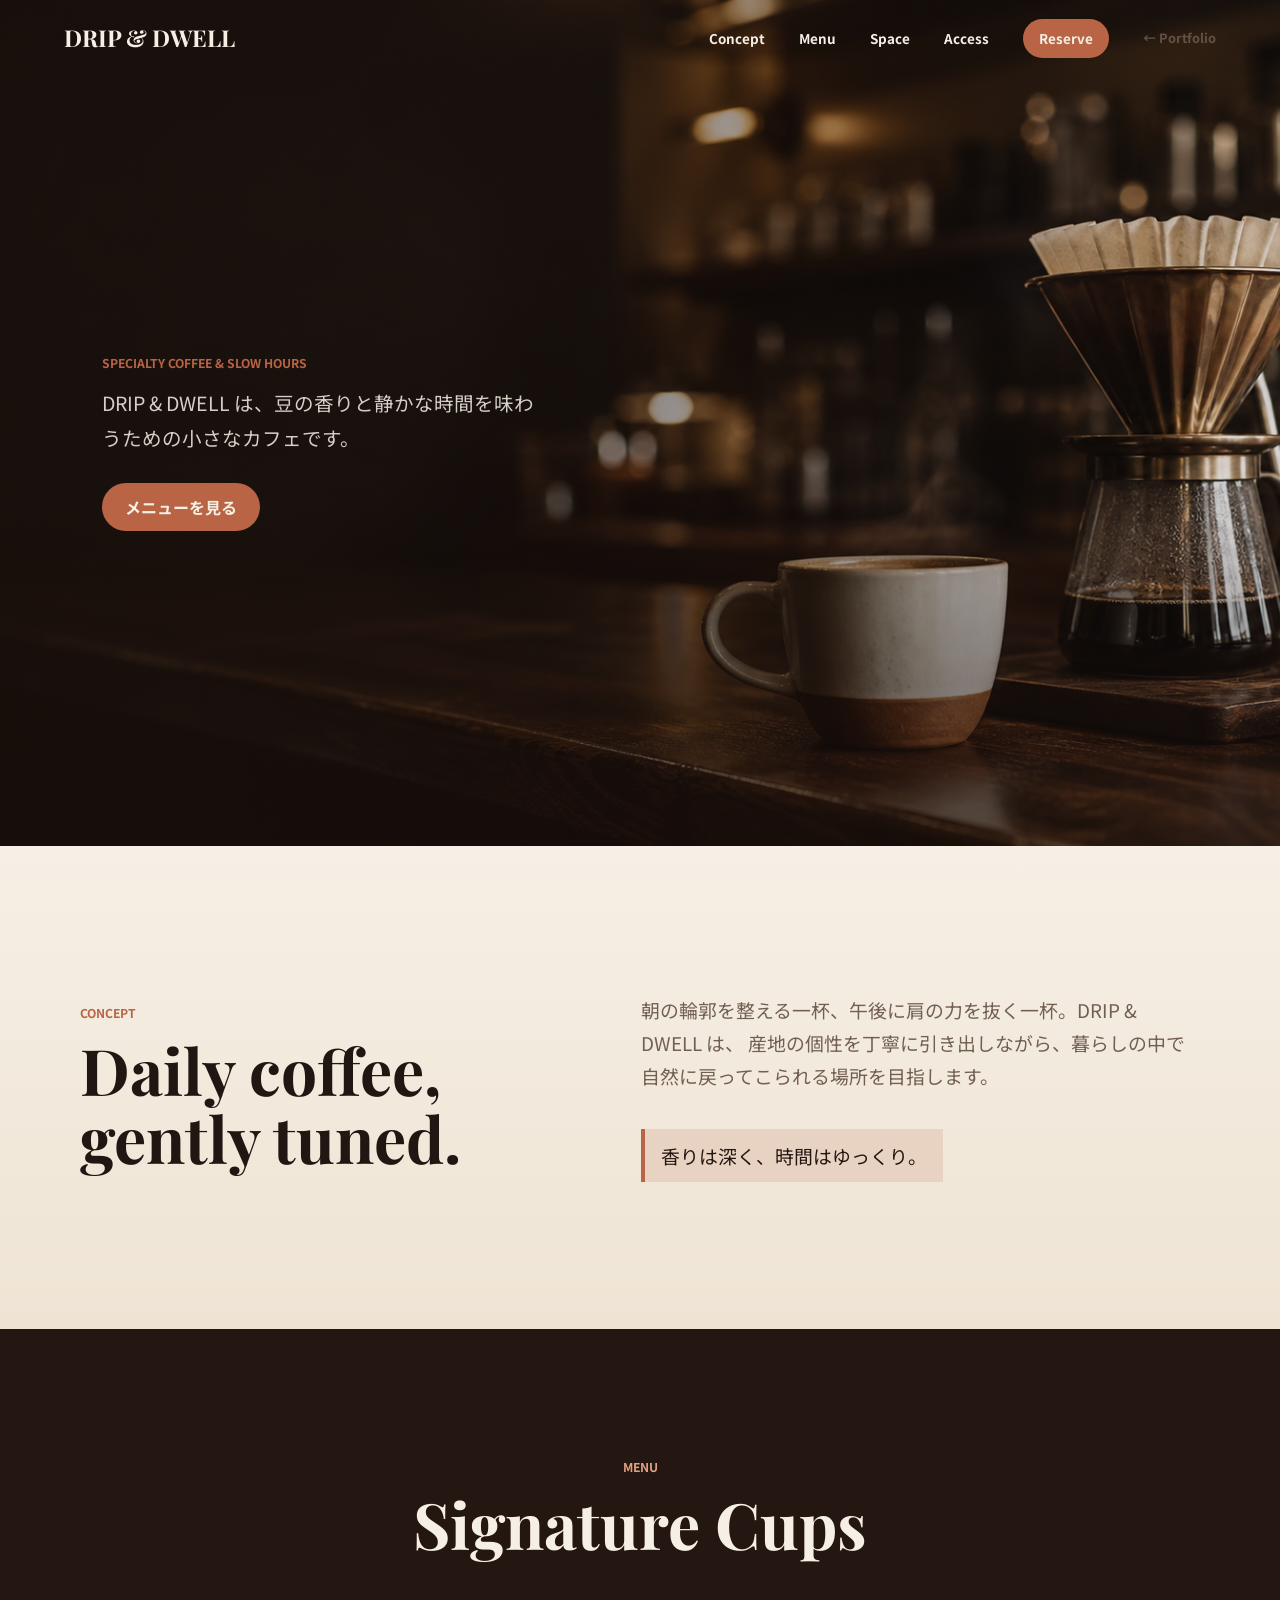
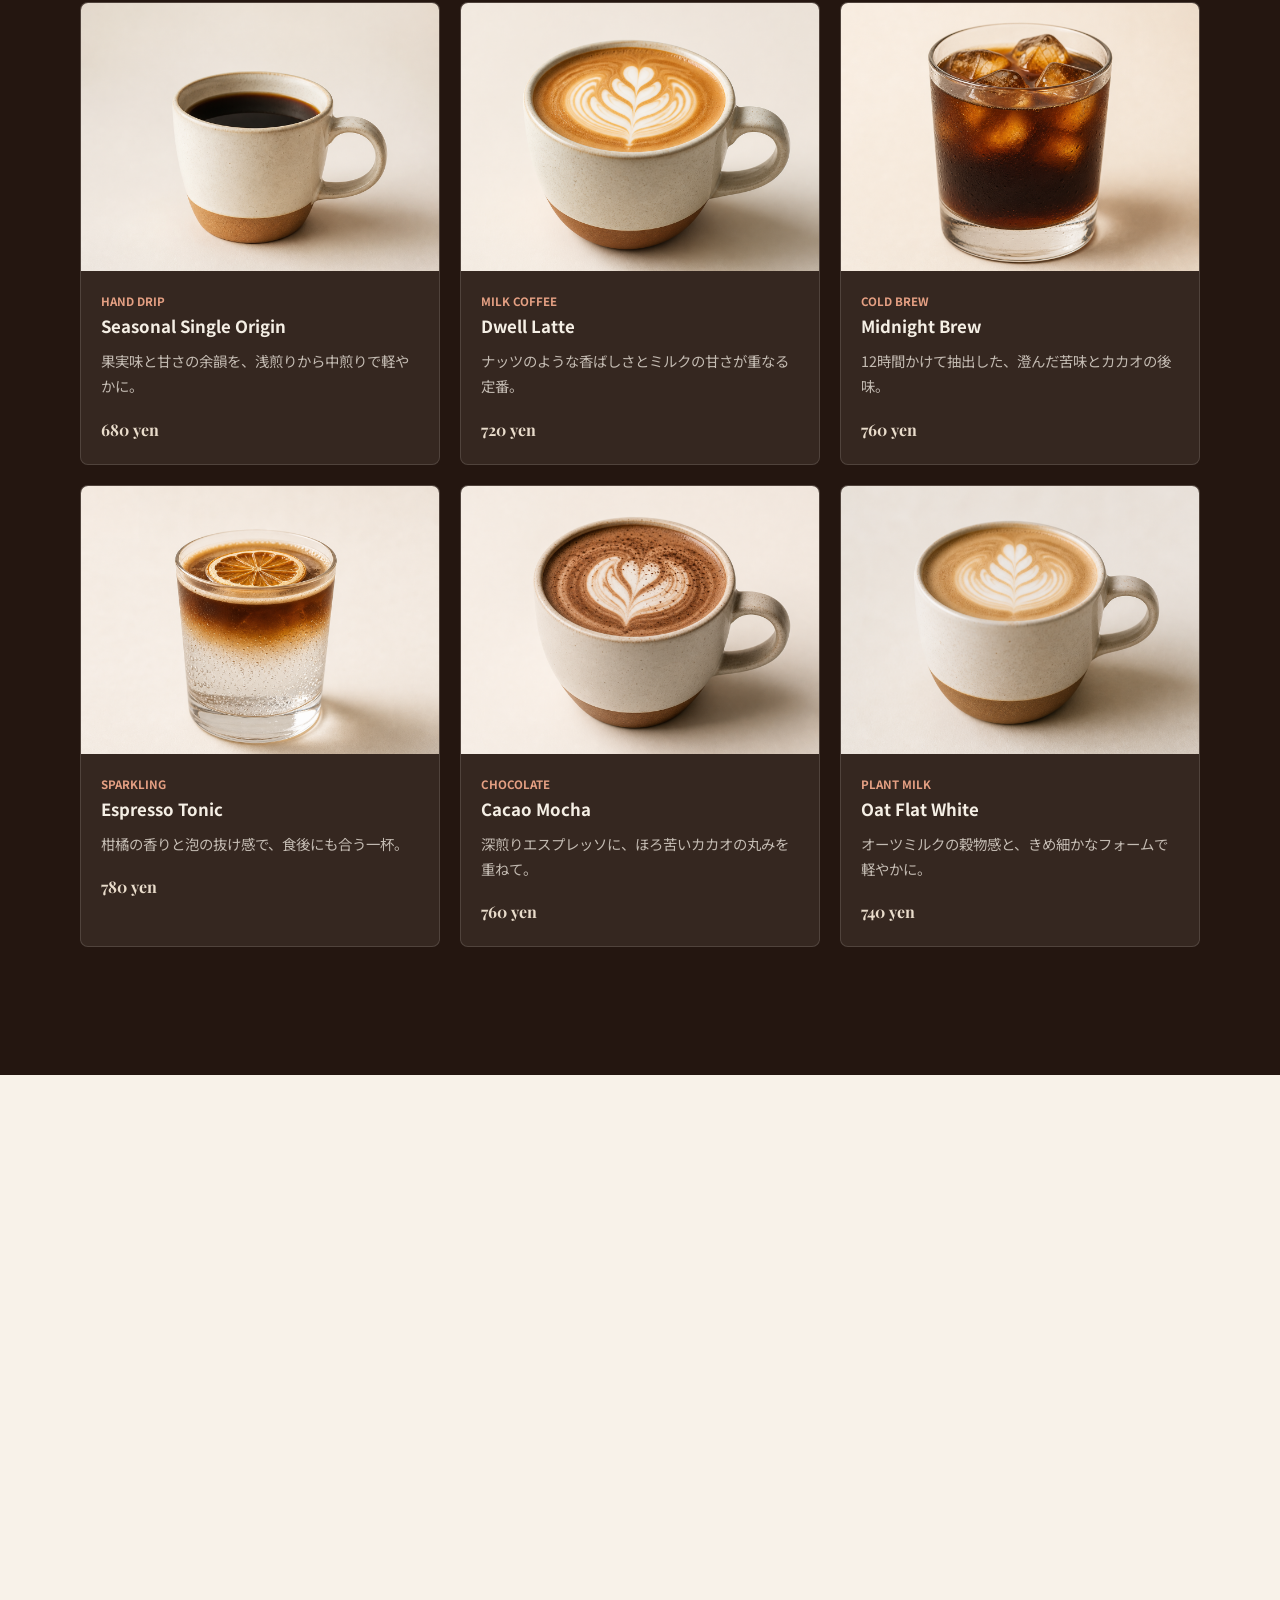
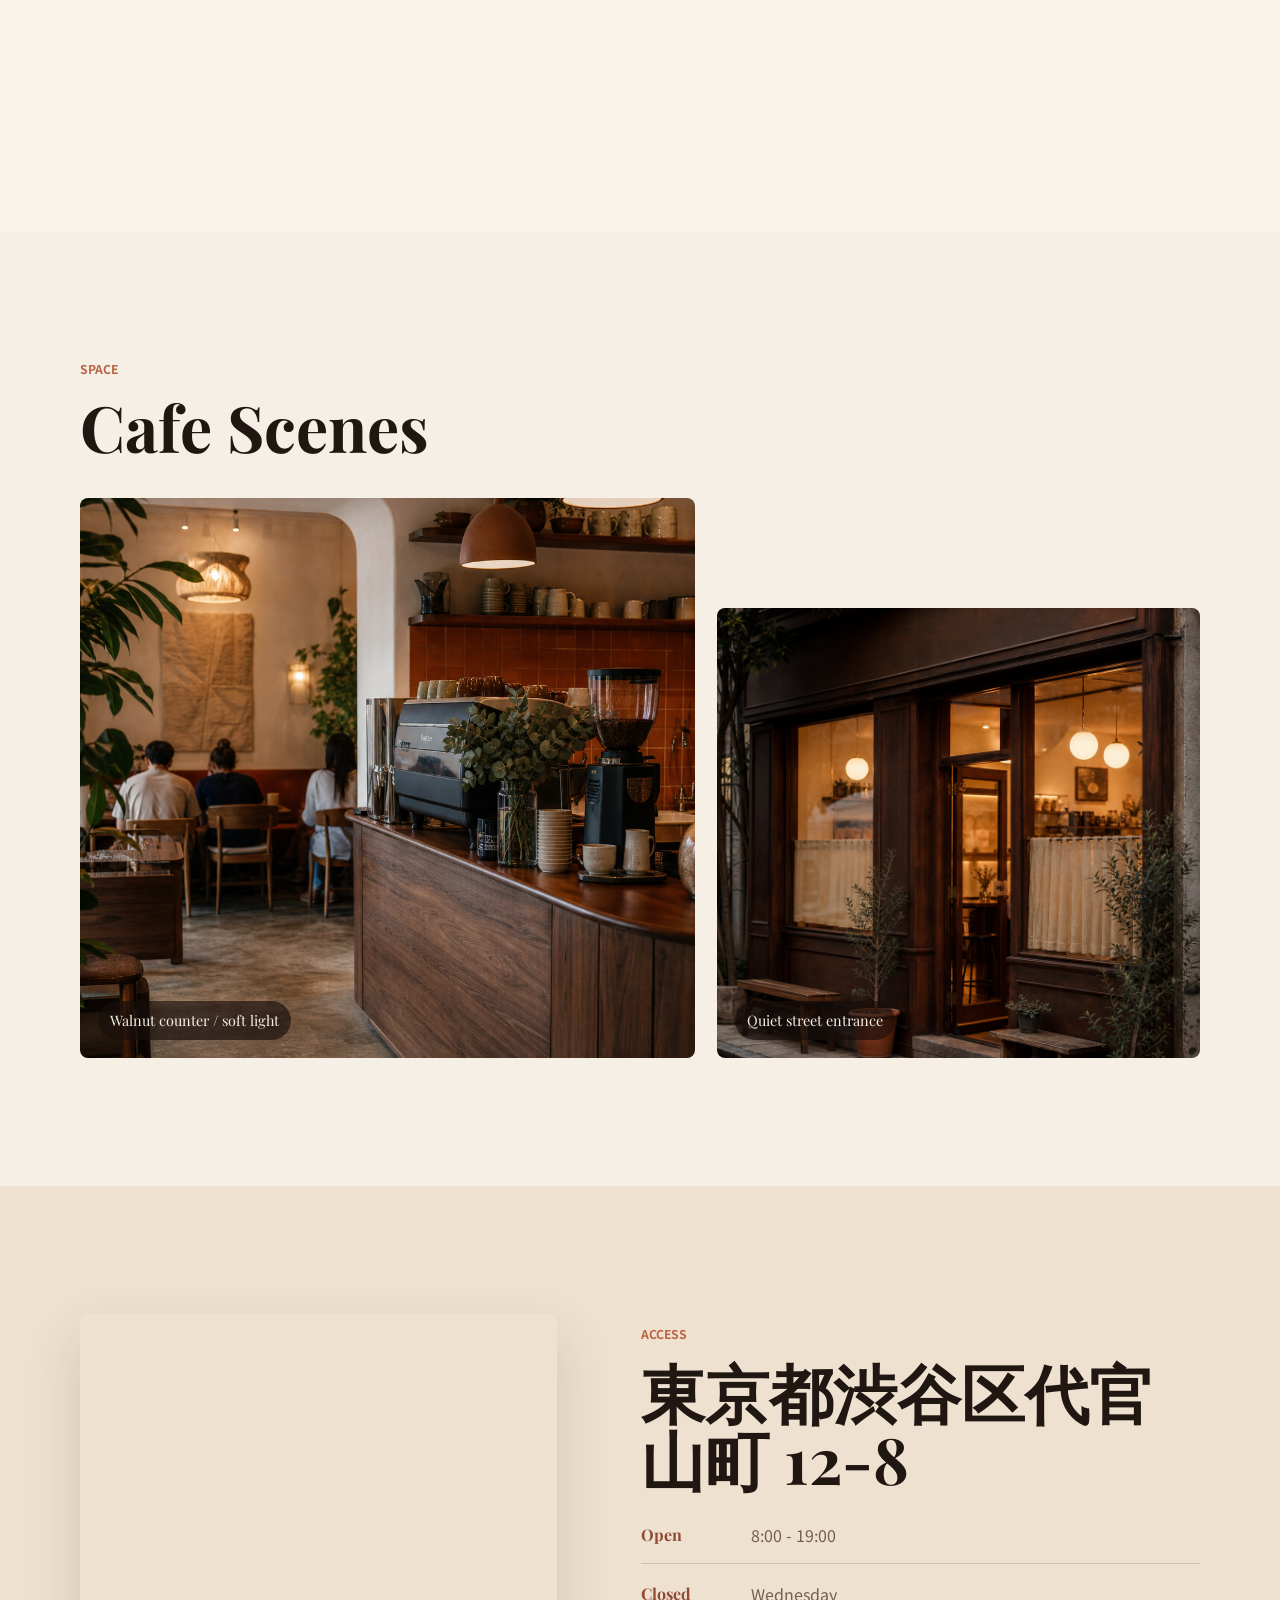
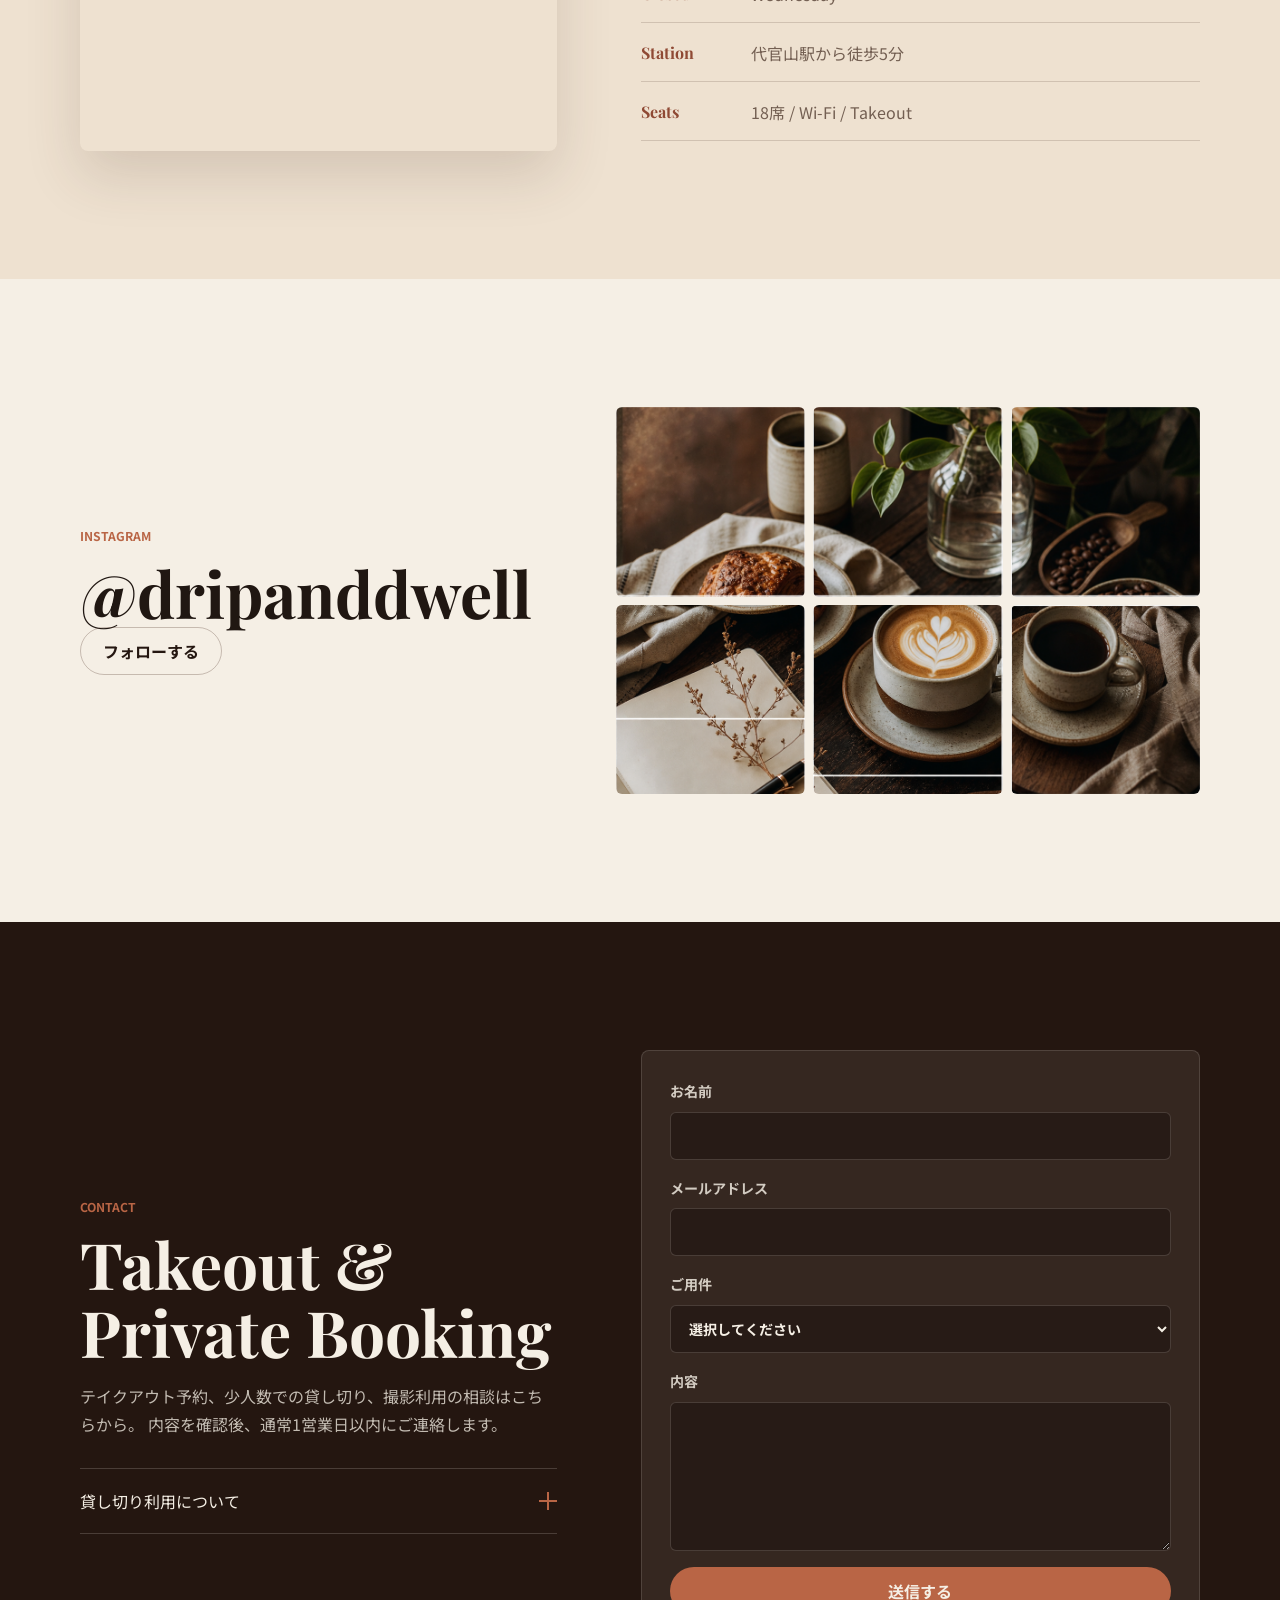
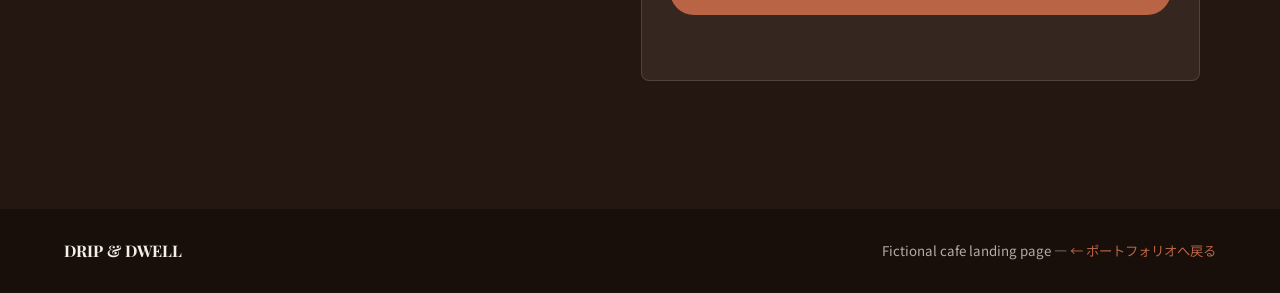
==== commit a265a697: "Add About section, back-to-portfolio links, and OG meta tags - Add self-introduction (About) section" ====
--- a/drip-dwell/index.html
+++ b/drip-dwell/index.html
@@ -29,6 +29,7 @@
         <a href="#space">Space</a>
         <a href="#access">Access</a>
         <a class="nav-reserve" href="#contact">Reserve</a>
+        <a class="nav-portfolio" href="../">← Portfolio</a>
       </nav>
     </header>
 
@@ -289,7 +290,7 @@
 
     <footer class="site-footer">
       <p>DRIP &amp; DWELL</p>
-      <small>Fictional cafe landing page portfolio.</small>
+      <small>Fictional cafe landing page — <a href="../" style="color:var(--terracotta)">← ポートフォリオへ戻る</a></small>
     </footer>
 
     <script src="script.js"></script>
--- a/drip-dwell/styles.css
+++ b/drip-dwell/styles.css
@@ -87,6 +87,17 @@
   color: var(--cream);
   background: var(--terracotta);
   border-radius: 999px;
+}
+
+.nav-portfolio {
+  font-size: 0.8rem;
+  color: var(--muted);
+  opacity: 0.8;
+  transition: opacity 0.2s ease;
+}
+
+.nav-portfolio:hover {
+  opacity: 1;
 }
 
 .nav-toggle {
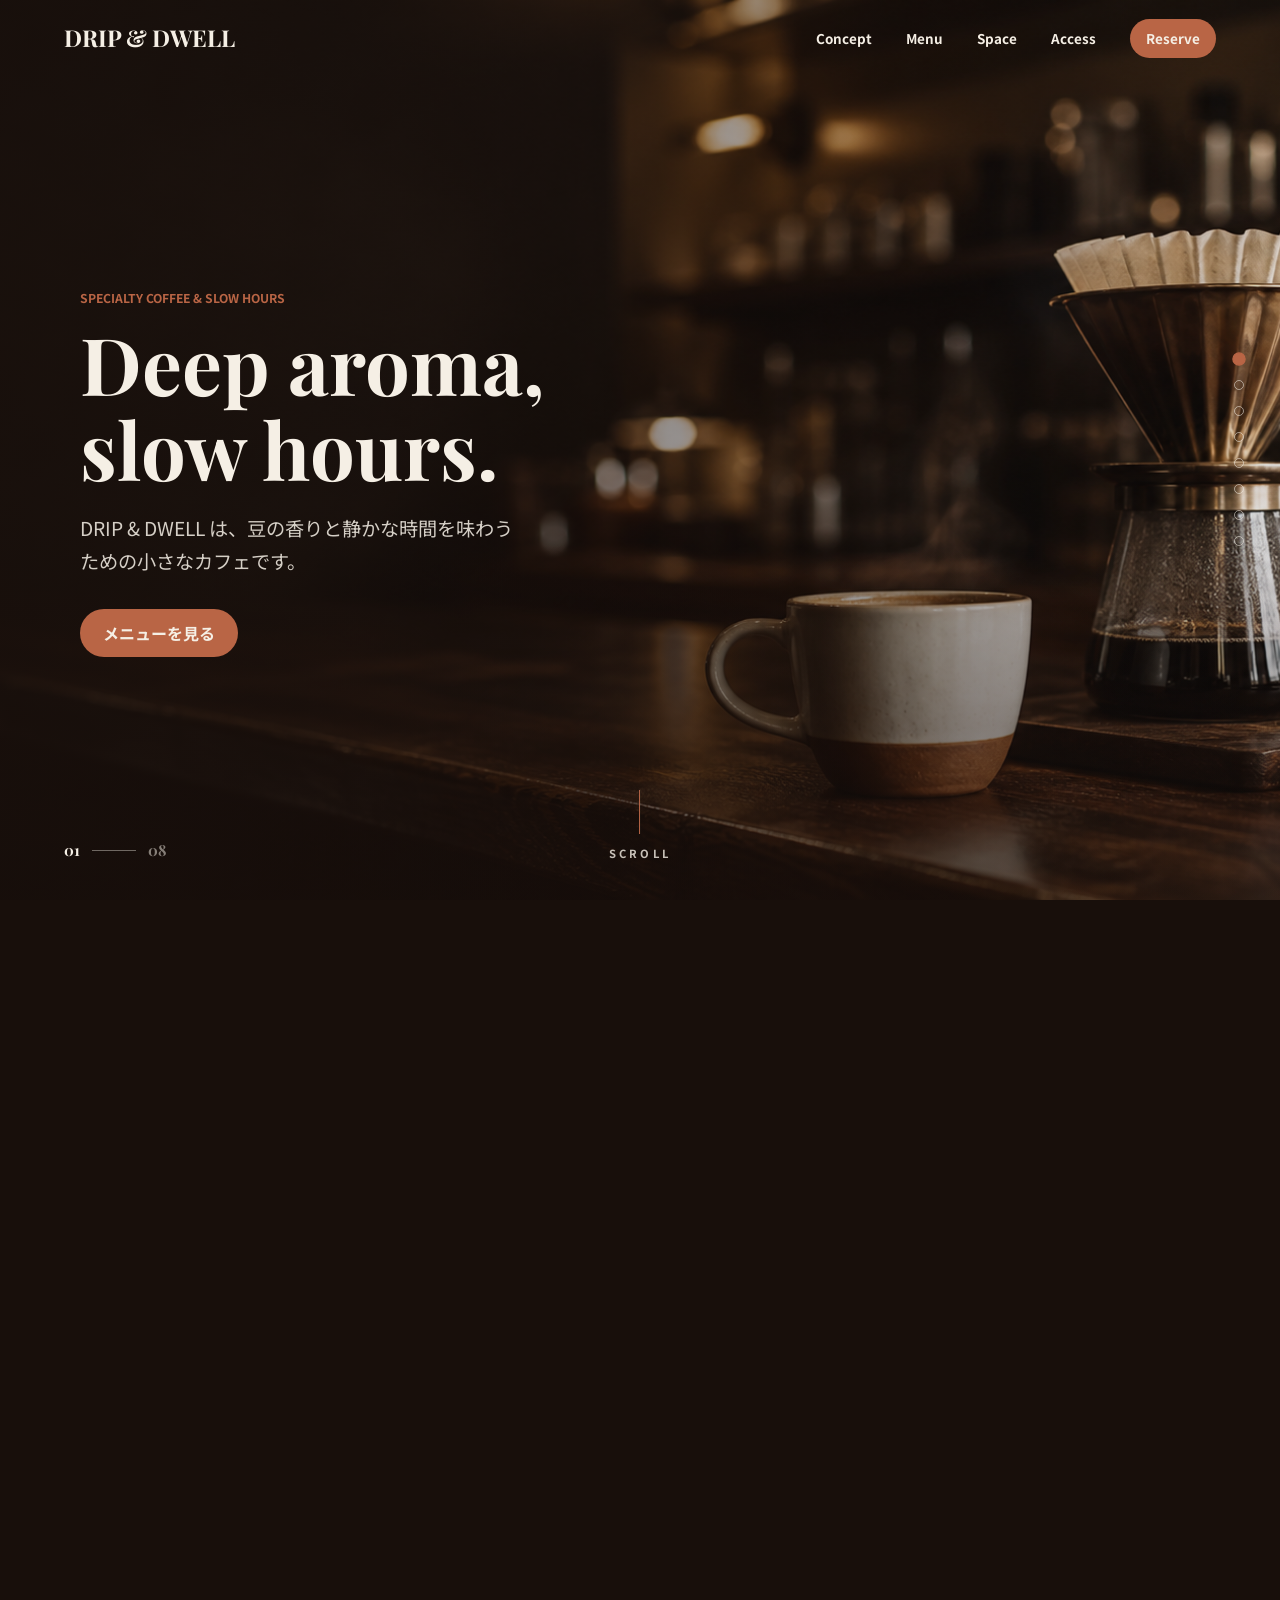
==== commit b2800afa: "Rebuild cafe LP with full-screen scroll-jacking Replace normal scrolling with one-gesture-per-sectio" ====
--- a/drip-dwell/index.html
+++ b/drip-dwell/index.html
@@ -29,97 +29,104 @@
         <a href="#space">Space</a>
         <a href="#access">Access</a>
         <a class="nav-reserve" href="#contact">Reserve</a>
-        <a class="nav-portfolio" href="../">← Portfolio</a>
       </nav>
     </header>
 
-    <main id="top">
-      <section class="hero">
-        <img src="assets/hero-coffee.png" alt="暗い木製カウンターに置かれたハンドドリップコーヒー" />
-        <div class="hero__overlay"></div>
-        <div class="hero__content reveal">
-          <p class="eyebrow">Specialty Coffee &amp; Slow Hours</p>
-          <p>
+    <nav class="deck-nav" data-deck-nav="" aria-label="セクションナビゲーション"></nav>
+    <div class="deck-counter" aria-hidden="true">
+      <span data-counter-current="">01</span>
+      <i></i>
+      <span data-counter-total="">08</span>
+    </div>
+
+    <main class="deck" data-deck="">
+      <section class="panel panel--hero" id="top" data-panel="" data-theme="dark" data-title="Top">
+        <div class="hero-bg">
+          <img src="assets/hero-coffee.png" alt="暗い木製カウンターに置かれたハンドドリップコーヒー" />
+        </div>
+        <div class="hero-overlay"></div>
+        <div class="panel__inner hero__content">
+          <p class="eyebrow anim">Specialty Coffee &amp; Slow Hours</p>
+          <h1 class="anim" style="--d: 1">Deep aroma,<br />slow hours.</h1>
+          <p class="hero__lead anim" style="--d: 2">
             DRIP &amp; DWELL は、豆の香りと静かな時間を味わうための小さなカフェです。
           </p>
-          <a class="button button--primary" href="#menu">メニューを見る</a>
-        </div>
-      </section>
-
-      <section class="section concept" id="concept">
-        <div class="section__inner concept__grid">
-          <div class="section-heading reveal">
-            <p class="eyebrow">Concept</p>
-            <h2>Daily coffee, gently tuned.</h2>
-          </div>
-          <div class="concept__body reveal">
-            <p>
+          <a class="button button--primary anim" style="--d: 3" href="#menu">メニューを見る</a>
+        </div>
+        <div class="scroll-hint anim" style="--d: 4">
+          <span></span>
+          Scroll
+        </div>
+      </section>
+
+      <section class="panel panel--concept" id="concept" data-panel="" data-theme="light" data-title="Concept">
+        <div class="panel__inner concept__grid">
+          <div class="section-heading">
+            <p class="eyebrow anim">Concept</p>
+            <h2 class="anim" style="--d: 1">Daily coffee,<br />gently tuned.</h2>
+          </div>
+          <div class="concept__body">
+            <p class="anim" style="--d: 2">
               朝の輪郭を整える一杯、午後に肩の力を抜く一杯。DRIP &amp; DWELL は、
               産地の個性を丁寧に引き出しながら、暮らしの中で自然に戻ってこられる場所を目指します。
             </p>
-            <p class="tagline">香りは深く、時間はゆっくり。</p>
-          </div>
-        </div>
-      </section>
-
-      <section class="section menu" id="menu">
-        <div class="section__inner">
-          <div class="section-heading section-heading--center reveal">
-            <p class="eyebrow">Menu</p>
-            <h2>Signature Cups</h2>
-          </div>
-          <div class="menu__grid">
-            <article class="menu-card reveal">
-              <img class="menu-card__image" src="assets/menu-simple-hand-drip.png" alt="シンプルな背景のハンドドリップコーヒー" />
+            <p class="tagline anim" style="--d: 3">香りは深く、時間はゆっくり。</p>
+          </div>
+        </div>
+      </section>
+
+      <section class="panel panel--menu" id="menu" data-panel="" data-theme="dark" data-title="Menu">
+        <div class="panel__inner">
+          <div class="section-heading section-heading--center">
+            <p class="eyebrow anim">Menu</p>
+            <h2 class="anim" style="--d: 1">Signature Cups</h2>
+          </div>
+          <div class="menu-cards">
+            <article class="menu-card anim" style="--d: 2">
+              <img src="assets/menu-simple-hand-drip.png" alt="シンプルな背景のハンドドリップコーヒー" />
               <div class="menu-card__body">
                 <p class="menu-card__label">Hand Drip</p>
                 <h3>Seasonal Single Origin</h3>
-                <p>果実味と甘さの余韻を、浅煎りから中煎りで軽やかに。</p>
                 <span>680 yen</span>
               </div>
             </article>
-            <article class="menu-card reveal">
-              <img class="menu-card__image" src="assets/menu-simple-latte.png" alt="シンプルな背景のカフェラテ" />
+            <article class="menu-card anim" style="--d: 3">
+              <img src="assets/menu-simple-latte.png" alt="シンプルな背景のカフェラテ" />
               <div class="menu-card__body">
                 <p class="menu-card__label">Milk Coffee</p>
                 <h3>Dwell Latte</h3>
-                <p>ナッツのような香ばしさとミルクの甘さが重なる定番。</p>
                 <span>720 yen</span>
               </div>
             </article>
-            <article class="menu-card reveal">
-              <img class="menu-card__image" src="assets/menu-simple-cold-brew.png" alt="シンプルな背景のアイスコールドブリュー" />
+            <article class="menu-card anim" style="--d: 4">
+              <img src="assets/menu-simple-cold-brew.png" alt="シンプルな背景のアイスコールドブリュー" />
               <div class="menu-card__body">
                 <p class="menu-card__label">Cold Brew</p>
                 <h3>Midnight Brew</h3>
-                <p>12時間かけて抽出した、澄んだ苦味とカカオの後味。</p>
                 <span>760 yen</span>
               </div>
             </article>
-            <article class="menu-card reveal">
-              <img class="menu-card__image" src="assets/menu-simple-espresso-tonic.png" alt="シンプルな背景のエスプレッソトニック" />
+            <article class="menu-card anim" style="--d: 5">
+              <img src="assets/menu-simple-espresso-tonic.png" alt="シンプルな背景のエスプレッソトニック" />
               <div class="menu-card__body">
                 <p class="menu-card__label">Sparkling</p>
                 <h3>Espresso Tonic</h3>
-                <p>柑橘の香りと泡の抜け感で、食後にも合う一杯。</p>
                 <span>780 yen</span>
               </div>
             </article>
-            <article class="menu-card reveal">
-              <img class="menu-card__image" src="assets/menu-simple-mocha.png" alt="シンプルな背景のカフェモカ" />
+            <article class="menu-card anim" style="--d: 6">
+              <img src="assets/menu-simple-mocha.png" alt="シンプルな背景のカフェモカ" />
               <div class="menu-card__body">
                 <p class="menu-card__label">Chocolate</p>
                 <h3>Cacao Mocha</h3>
-                <p>深煎りエスプレッソに、ほろ苦いカカオの丸みを重ねて。</p>
                 <span>760 yen</span>
               </div>
             </article>
-            <article class="menu-card reveal">
-              <img class="menu-card__image" src="assets/menu-simple-flat-white.png" alt="シンプルな背景のオーツミルクフラットホワイト" />
+            <article class="menu-card anim" style="--d: 7">
+              <img src="assets/menu-simple-flat-white.png" alt="シンプルな背景のオーツミルクフラットホワイト" />
               <div class="menu-card__body">
                 <p class="menu-card__label">Plant Milk</p>
                 <h3>Oat Flat White</h3>
-                <p>オーツミルクの穀物感と、きめ細かなフォームで軽やかに。</p>
                 <span>740 yen</span>
               </div>
             </article>
@@ -127,18 +134,14 @@
         </div>
       </section>
 
-      <section class="section points">
-        <div class="section__inner">
-          <div class="section-heading reveal">
-            <p class="eyebrow">Our Craft</p>
-            <h2>Bean to cup, place to stay.</h2>
-          </div>
-          <p class="points__lead reveal">
-            豆の背景、抽出の手仕事、滞在する空間まで。DRIP &amp; DWELL は、
-            一杯の前後にある体験まで丁寧に整えます。
-          </p>
+      <section class="panel panel--craft" id="craft" data-panel="" data-theme="light" data-title="Craft">
+        <div class="panel__inner">
+          <div class="section-heading">
+            <p class="eyebrow anim">Our Craft</p>
+            <h2 class="anim" style="--d: 1">Bean to cup, place to stay.</h2>
+          </div>
           <div class="points__grid">
-            <article class="point reveal" data-step="01">
+            <article class="point anim" style="--d: 2" data-step="01">
               <div class="point__icon" aria-hidden="true">
                 <svg viewBox="0 0 24 24"><path d="M7 14c-1.7-3.8 1.1-8.5 5.5-10 4.4 1.5 7.2 6.2 5.5 10-1.2 2.8-4.1 4.6-5.5 6-1.4-1.4-4.3-3.2-5.5-6Z"/><path d="M12.5 4c-.5 5.7-.4 10.3 0 16"/></svg>
               </div>
@@ -146,7 +149,7 @@
               <h3>産地が見える豆選び</h3>
               <p>農園や精製方法まで伝わるシングルオリジンを中心に、季節ごとの香りを小さなロットで仕入れます。</p>
             </article>
-            <article class="point reveal" data-step="02">
+            <article class="point anim" style="--d: 3" data-step="02">
               <div class="point__icon" aria-hidden="true">
                 <svg viewBox="0 0 24 24"><path d="M8 3h8l-1 8H9L8 3Z"/><path d="M6 21h12"/><path d="M10 11l-2 10h8l-2-10"/></svg>
               </div>
@@ -154,7 +157,7 @@
               <h3>一杯ごとに合わせる抽出</h3>
               <p>温度、挽き目、注ぎのリズムを豆ごとに調整。注文後の数分も、香りを楽しむ体験として設計します。</p>
             </article>
-            <article class="point reveal" data-step="03">
+            <article class="point anim" style="--d: 4" data-step="03">
               <div class="point__icon" aria-hidden="true">
                 <svg viewBox="0 0 24 24"><path d="M4 11h16v9H4z"/><path d="M7 11V8a5 5 0 0 1 10 0v3"/><path d="M9 15h6"/></svg>
               </div>
@@ -166,18 +169,18 @@
         </div>
       </section>
 
-      <section class="section space" id="space">
-        <div class="section__inner">
-          <div class="section-heading reveal">
-            <p class="eyebrow">Space</p>
-            <h2>Cafe Scenes</h2>
+      <section class="panel panel--space" id="space" data-panel="" data-theme="light" data-title="Space">
+        <div class="panel__inner">
+          <div class="section-heading">
+            <p class="eyebrow anim">Space</p>
+            <h2 class="anim" style="--d: 1">Cafe Scenes</h2>
           </div>
           <div class="space__grid">
-            <figure class="space-photo space-photo--large reveal">
+            <figure class="space-photo anim" style="--d: 2">
               <img src="assets/cafe-interior.png" alt="木製カウンターと暖色照明のカフェ内観" />
               <figcaption>Walnut counter / soft light</figcaption>
             </figure>
-            <figure class="space-photo reveal">
+            <figure class="space-photo anim" style="--d: 3">
               <img src="assets/cafe-exterior.png" alt="夕方の小さなカフェ外観" />
               <figcaption>Quiet street entrance</figcaption>
             </figure>
@@ -185,9 +188,9 @@
         </div>
       </section>
 
-      <section class="section access" id="access">
-        <div class="section__inner access__grid">
-          <div class="access__map reveal">
+      <section class="panel panel--access" id="access" data-panel="" data-theme="light" data-title="Access">
+        <div class="panel__inner access__grid">
+          <div class="access__map anim" style="--d: 2">
             <iframe
               title="DRIP &amp; DWELL 周辺地図"
               src="https://www.google.com/maps?q=Daikanyama%20Tokyo&amp;output=embed"
@@ -195,23 +198,23 @@
               referrerpolicy="no-referrer-when-downgrade"
             ></iframe>
           </div>
-          <div class="access__info reveal">
-            <p class="eyebrow">Access</p>
-            <h2>東京都渋谷区代官山町 12-8</h2>
+          <div class="access__info">
+            <p class="eyebrow anim">Access</p>
+            <h2 class="anim" style="--d: 1">東京都渋谷区代官山町 12-8</h2>
             <dl>
-              <div>
+              <div class="anim" style="--d: 2">
                 <dt>Open</dt>
                 <dd>8:00 - 19:00</dd>
               </div>
-              <div>
+              <div class="anim" style="--d: 3">
                 <dt>Closed</dt>
                 <dd>Wednesday</dd>
               </div>
-              <div>
+              <div class="anim" style="--d: 4">
                 <dt>Station</dt>
                 <dd>代官山駅から徒歩5分</dd>
               </div>
-              <div>
+              <div class="anim" style="--d: 5">
                 <dt>Seats</dt>
                 <dd>18席 / Wi-Fi / Takeout</dd>
               </div>
@@ -220,54 +223,50 @@
         </div>
       </section>
 
-      <section class="section social">
-        <div class="section__inner social__grid">
-          <div class="section-heading reveal">
-            <p class="eyebrow">Instagram</p>
-            <h2>@dripanddwell</h2>
-            <a class="button button--ghost" href="https://www.instagram.com/" target="_blank" rel="noreferrer">
+      <section class="panel panel--social" id="social" data-panel="" data-theme="light" data-title="Social">
+        <div class="panel__inner social__grid">
+          <div class="section-heading">
+            <p class="eyebrow anim">Instagram</p>
+            <h2 class="anim" style="--d: 1">@dripanddwell</h2>
+            <a class="button button--ghost anim" style="--d: 2" href="https://www.instagram.com/" target="_blank" rel="noreferrer">
               フォローする
             </a>
           </div>
-          <div class="insta-grid reveal" aria-label="Instagram風の投稿グリッド">
-            <div class="insta-tile tile-1"></div>
-            <div class="insta-tile tile-2"></div>
-            <div class="insta-tile tile-3"></div>
-            <div class="insta-tile tile-4"></div>
-            <div class="insta-tile tile-5"></div>
-            <div class="insta-tile tile-6"></div>
-          </div>
-        </div>
-      </section>
-
-      <section class="section contact" id="contact">
-        <div class="section__inner contact__grid">
-          <div class="contact__intro reveal">
-            <p class="eyebrow">Contact</p>
-            <h2>Takeout &amp; Private Booking</h2>
-            <p>
+          <div class="insta-grid" aria-label="Instagram風の投稿グリッド">
+            <div class="insta-tile tile-1 anim" style="--d: 2"></div>
+            <div class="insta-tile tile-2 anim" style="--d: 3"></div>
+            <div class="insta-tile tile-3 anim" style="--d: 4"></div>
+            <div class="insta-tile tile-4 anim" style="--d: 5"></div>
+            <div class="insta-tile tile-5 anim" style="--d: 6"></div>
+            <div class="insta-tile tile-6 anim" style="--d: 7"></div>
+          </div>
+        </div>
+      </section>
+
+      <section class="panel panel--contact" id="contact" data-panel="" data-theme="dark" data-title="Contact">
+        <div class="panel__inner contact__grid">
+          <div class="contact__intro">
+            <p class="eyebrow anim">Contact</p>
+            <h2 class="anim" style="--d: 1">Takeout &amp; Private Booking</h2>
+            <p class="anim" style="--d: 2">
               テイクアウト予約、少人数での貸し切り、撮影利用の相談はこちらから。
               内容を確認後、通常1営業日以内にご連絡します。
             </p>
-            <div class="accordion" data-accordion="">
-              <button type="button" aria-expanded="false">
-                貸し切り利用について
-                <span></span>
-              </button>
-              <div class="accordion__panel">
-                <p>平日18:00以降、6名から相談可能です。展示、読書会、ワークショップ用途にも対応します。</p>
-              </div>
+            <p class="contact__note anim" style="--d: 3">
+              貸し切りは平日18:00以降、6名から相談可能。展示、読書会、ワークショップ用途にも対応します。
+            </p>
+          </div>
+          <form class="contact-form anim" style="--d: 2" data-contact-form="">
+            <div class="form-row">
+              <label>
+                お名前
+                <input type="text" name="name" autocomplete="name" required="required" />
+              </label>
+              <label>
+                メールアドレス
+                <input type="email" name="email" autocomplete="email" required="required" />
+              </label>
             </div>
-          </div>
-          <form class="contact-form reveal" data-contact-form="">
-            <label>
-              お名前
-              <input type="text" name="name" autocomplete="name" required="required" />
-            </label>
-            <label>
-              メールアドレス
-              <input type="email" name="email" autocomplete="email" required="required" />
-            </label>
             <label>
               ご用件
               <select name="type" required="required">
@@ -279,19 +278,18 @@
             </label>
             <label>
               内容
-              <textarea name="message" rows="5" required="required"></textarea>
+              <textarea name="message" rows="3" required="required"></textarea>
             </label>
             <button class="button button--primary" type="submit">送信する</button>
             <p class="form-status" role="status" data-form-status=""></p>
           </form>
         </div>
+        <footer class="panel-foot">
+          <p>DRIP &amp; DWELL</p>
+          <small>Fictional cafe landing page portfolio.</small>
+        </footer>
       </section>
     </main>
-
-    <footer class="site-footer">
-      <p>DRIP &amp; DWELL</p>
-      <small>Fictional cafe landing page — <a href="../" style="color:var(--terracotta)">← ポートフォリオへ戻る</a></small>
-    </footer>
 
     <script src="script.js"></script>
   </body>
--- a/drip-dwell/styles.css
+++ b/drip-dwell/styles.css
@@ -13,6 +13,7 @@
   --line: rgba(75, 49, 37, 0.16);
   --serif: "Playfair Display", Georgia, serif;
   --sans: "Noto Sans JP", system-ui, sans-serif;
+  --deck-ease: cubic-bezier(0.76, 0, 0.24, 1);
 }
 
 * {
@@ -21,12 +22,19 @@
 
 html {
   scroll-behavior: smooth;
+}
+
+html.is-jacked,
+html.is-jacked body {
+  height: 100%;
+  overflow: hidden;
+  overscroll-behavior: none;
 }
 
 body {
   margin: 0;
   color: var(--ink);
-  background: var(--cream);
+  background: var(--brown-950);
   font-family: var(--sans);
   line-height: 1.75;
 }
@@ -48,19 +56,25 @@
   font: inherit;
 }
 
+/* ---------------------------------- header ---------------------------------- */
+
 .site-header {
   position: fixed;
   inset: 0 0 auto;
-  z-index: 20;
+  z-index: 40;
   display: flex;
   align-items: center;
   justify-content: space-between;
   padding: 18px clamp(20px, 5vw, 64px);
   color: var(--cream);
-  transition: background 0.28s ease, color 0.28s ease, box-shadow 0.28s ease;
-}
-
-.site-header.is-scrolled {
+  transition: background 0.4s ease, color 0.4s ease, box-shadow 0.4s ease;
+}
+
+body.theme-light .site-header {
+  color: var(--brown-900);
+}
+
+html:not(.is-jacked) .site-header.is-scrolled {
   color: var(--brown-900);
   background: rgba(245, 239, 229, 0.92);
   box-shadow: 0 10px 30px rgba(24, 15, 11, 0.08);
@@ -71,7 +85,6 @@
   font-family: var(--serif);
   font-size: clamp(1.05rem, 2.4vw, 1.45rem);
   font-weight: 700;
-  letter-spacing: 0;
 }
 
 .site-nav {
@@ -89,66 +102,220 @@
   border-radius: 999px;
 }
 
-.nav-portfolio {
-  font-size: 0.8rem;
-  color: var(--muted);
-  opacity: 0.8;
-  transition: opacity 0.2s ease;
-}
-
-.nav-portfolio:hover {
-  opacity: 1;
-}
-
 .nav-toggle {
   display: none;
 }
 
-.hero {
+/* ------------------------------- deck / panels ------------------------------- */
+
+.deck {
   position: relative;
-  min-height: 94svh;
+}
+
+html.is-jacked .deck {
+  height: 100svh;
+  transition: transform 1.05s var(--deck-ease);
+  will-change: transform;
+}
+
+.panel {
+  position: relative;
+  display: flex;
+  flex-direction: column;
+  justify-content: center;
   overflow: hidden;
-  color: var(--cream);
-  background: var(--brown-950);
-}
-
-.hero img {
+  padding: clamp(84px, 12svh, 128px) 0 clamp(40px, 7svh, 72px);
+  background: var(--cream);
+}
+
+html.is-jacked .panel {
+  height: 100svh;
+}
+
+html:not(.is-jacked) .panel {
+  min-height: 100svh;
+}
+
+.panel__inner {
+  width: min(1120px, 100% - 48px);
+  margin-inline: auto;
+}
+
+/* -------------------------- staged entrance animation ------------------------ */
+
+.anim {
+  opacity: 0;
+  transform: translateY(36px);
+  transition:
+    opacity 0.85s ease,
+    transform 0.85s cubic-bezier(0.22, 1, 0.36, 1);
+  transition-delay: calc(var(--d, 0) * 110ms + 360ms);
+}
+
+.panel.is-active .anim {
+  opacity: 1;
+  transform: translateY(0);
+}
+
+.panel:not(.is-active) .anim {
+  transition-duration: 0.25s, 0.25s;
+  transition-delay: 0s;
+}
+
+/* ------------------------------- deck chrome --------------------------------- */
+
+.deck-nav {
+  position: fixed;
+  top: 50%;
+  right: clamp(16px, 3vw, 36px);
+  z-index: 30;
+  display: grid;
+  gap: 16px;
+  transform: translateY(-50%);
+  color: var(--cream);
+  transition: color 0.4s ease;
+}
+
+body.theme-light .deck-nav {
+  color: var(--brown-800);
+}
+
+.deck-nav button {
+  position: relative;
+  width: 10px;
+  height: 10px;
+  padding: 0;
+  color: inherit;
+  background: transparent;
+  border: 1.5px solid currentColor;
+  border-radius: 50%;
+  cursor: pointer;
+  opacity: 0.55;
+  transition: opacity 0.3s ease, background 0.3s ease, transform 0.3s ease;
+}
+
+.deck-nav button::after {
+  position: absolute;
+  top: 50%;
+  right: 22px;
+  padding: 3px 10px;
+  color: var(--cream);
+  background: rgba(24, 15, 11, 0.78);
+  border-radius: 999px;
+  font-size: 0.68rem;
+  font-weight: 700;
+  letter-spacing: 0.06em;
+  text-transform: uppercase;
+  white-space: nowrap;
+  content: attr(data-label);
+  opacity: 0;
+  transform: translate(6px, -50%);
+  transition: opacity 0.25s ease, transform 0.25s ease;
+  pointer-events: none;
+}
+
+.deck-nav button:hover::after {
+  opacity: 1;
+  transform: translate(0, -50%);
+}
+
+.deck-nav button.is-active {
+  background: var(--terracotta);
+  border-color: var(--terracotta);
+  opacity: 1;
+  transform: scale(1.35);
+}
+
+.deck-counter {
+  position: fixed;
+  left: clamp(20px, 5vw, 64px);
+  bottom: clamp(20px, 4svh, 40px);
+  z-index: 30;
+  display: flex;
+  align-items: center;
+  gap: 12px;
+  color: var(--cream);
+  font-family: var(--serif);
+  font-size: 0.95rem;
+  font-weight: 700;
+  transition: color 0.4s ease;
+}
+
+body.theme-light .deck-counter {
+  color: var(--brown-800);
+}
+
+.deck-counter i {
+  width: 44px;
+  height: 1px;
+  background: currentColor;
+  opacity: 0.4;
+}
+
+.deck-counter span:last-child {
+  opacity: 0.5;
+}
+
+html:not(.is-jacked) .deck-nav,
+html:not(.is-jacked) .deck-counter {
+  display: none;
+}
+
+.scroll-hint {
+  position: absolute;
+  left: 50%;
+  bottom: clamp(20px, 4svh, 40px);
+  z-index: 2;
+  display: grid;
+  justify-items: center;
+  gap: 10px;
+  color: rgba(245, 239, 229, 0.8);
+  font-size: 0.7rem;
+  font-weight: 700;
+  letter-spacing: 0.28em;
+  text-transform: uppercase;
+  translate: -50% 0;
+}
+
+.scroll-hint span {
+  position: relative;
+  width: 1px;
+  height: 44px;
+  overflow: hidden;
+  background: rgba(245, 239, 229, 0.28);
+}
+
+.scroll-hint span::after {
   position: absolute;
   inset: 0;
-  height: 100%;
-  object-fit: cover;
-}
-
-.hero__overlay {
-  position: absolute;
-  inset: 0;
-  background:
-    linear-gradient(90deg, rgba(24, 15, 11, 0.86), rgba(24, 15, 11, 0.5) 44%, rgba(24, 15, 11, 0.12)),
-    linear-gradient(0deg, rgba(24, 15, 11, 0.5), transparent 40%);
-}
-
-.hero__content {
-  position: relative;
-  z-index: 1;
-  display: flex;
-  flex-direction: column;
-  align-items: flex-start;
-  justify-content: center;
-  min-height: 94svh;
-  width: min(640px, calc(100% - 40px));
-  margin-left: clamp(20px, 8vw, 112px);
-  padding: 92px 0 54px;
-}
+  background: var(--terracotta);
+  content: "";
+  animation: scroll-drip 2.1s ease-in-out infinite;
+}
+
+@keyframes scroll-drip {
+  0% {
+    transform: translateY(-100%);
+  }
+  55% {
+    transform: translateY(0);
+  }
+  100% {
+    transform: translateY(100%);
+  }
+}
+
+/* ---------------------------------- shared ----------------------------------- */
 
 .eyebrow {
   margin: 0 0 12px;
   color: var(--terracotta);
   font-size: 0.76rem;
   font-weight: 700;
-  letter-spacing: 0;
   text-transform: uppercase;
 }
 
+h1,
 .section-heading h2,
 .access__info h2,
 .contact__intro h2 {
@@ -156,14 +323,16 @@
   font-family: var(--serif);
   font-weight: 700;
   line-height: 1.06;
-  letter-spacing: 0;
-}
-
-.hero p:not(.eyebrow) {
-  max-width: 28rem;
-  margin: 0 0 28px;
-  color: rgba(245, 239, 229, 0.86);
-  font-size: clamp(1.02rem, 2vw, 1.22rem);
+}
+
+.section-heading h2,
+.contact__intro h2 {
+  font-size: clamp(2.2rem, 4.6vw, 4rem);
+}
+
+.section-heading--center {
+  margin: 0 auto clamp(24px, 4svh, 44px);
+  text-align: center;
 }
 
 .button {
@@ -203,27 +372,57 @@
   border-color: var(--brown-800);
 }
 
-.section {
-  padding: clamp(74px, 10vw, 132px) 0;
-}
-
-.section__inner {
-  width: min(1120px, calc(100% - 40px));
-  margin: 0 auto;
-}
-
-.section-heading h2,
-.access__info h2,
-.contact__intro h2 {
-  font-size: clamp(2.3rem, 5vw, 4.5rem);
-}
-
-.section-heading--center {
-  margin: 0 auto 44px;
-  text-align: center;
-}
-
-.concept {
+/* ----------------------------------- hero ------------------------------------ */
+
+.panel--hero {
+  color: var(--cream);
+  background: var(--brown-950);
+}
+
+.hero-bg {
+  position: absolute;
+  inset: 0;
+}
+
+.hero-bg img {
+  height: 100%;
+  object-fit: cover;
+  transform: scale(1.12);
+  transition: transform 7s ease-out;
+}
+
+.panel--hero.is-active .hero-bg img {
+  transform: scale(1);
+}
+
+.hero-overlay {
+  position: absolute;
+  inset: 0;
+  background:
+    linear-gradient(90deg, rgba(24, 15, 11, 0.86), rgba(24, 15, 11, 0.5) 44%, rgba(24, 15, 11, 0.12)),
+    linear-gradient(0deg, rgba(24, 15, 11, 0.5), transparent 40%);
+}
+
+.hero__content {
+  position: relative;
+  z-index: 1;
+}
+
+.hero__content h1 {
+  max-width: 12ch;
+  font-size: clamp(2.7rem, 6.2vw, 5.4rem);
+}
+
+.hero__lead {
+  max-width: 28rem;
+  margin: 22px 0 30px;
+  color: rgba(245, 239, 229, 0.86);
+  font-size: clamp(1rem, 1.9vw, 1.2rem);
+}
+
+/* ---------------------------------- concept ---------------------------------- */
+
+.panel--concept {
   background: linear-gradient(180deg, var(--cream), #efe4d4);
 }
 
@@ -233,7 +432,7 @@
 .social__grid {
   display: grid;
   grid-template-columns: minmax(0, 0.92fr) minmax(0, 1.08fr);
-  gap: clamp(34px, 7vw, 84px);
+  gap: clamp(34px, 6vw, 84px);
   align-items: center;
 }
 
@@ -242,76 +441,88 @@
   font-size: clamp(1rem, 1.65vw, 1.18rem);
 }
 
+.concept__body p:first-child {
+  margin-top: 0;
+}
+
 .tagline {
   display: inline-flex;
-  margin-top: 18px;
+  margin: 18px 0 0;
   padding: 10px 16px;
   color: var(--brown-900);
   background: rgba(185, 101, 69, 0.16);
   border-left: 4px solid var(--terracotta);
 }
 
-.menu {
+/* ----------------------------------- menu ------------------------------------ */
+
+.panel--menu {
+  color: var(--cream);
   background: var(--brown-900);
-  color: var(--cream);
-}
-
-.menu .section-heading .eyebrow,
-.menu .menu-card__label {
+}
+
+.panel--menu .eyebrow,
+.menu-card__label {
   color: #e5a083;
 }
 
-.menu__grid {
+.menu-cards {
   display: grid;
   grid-template-columns: repeat(3, minmax(0, 1fr));
-  gap: 20px;
+  gap: 14px;
 }
 
 .menu-card {
+  position: relative;
+  height: clamp(150px, calc((100svh - 340px) / 2), 300px);
   overflow: hidden;
-  background: rgba(245, 239, 229, 0.08);
-  border: 1px solid rgba(245, 239, 229, 0.14);
-  border-radius: 8px;
-}
-
-.menu-card__image {
-  display: block;
-  width: 100%;
-  aspect-ratio: 4 / 3;
-  background: #f4ede4;
+  border-radius: 10px;
+  background: var(--brown-800);
+}
+
+.menu-card img {
+  position: absolute;
+  inset: 0;
+  height: 100%;
   object-fit: cover;
+  transition: transform 0.6s ease;
+}
+
+.menu-card:hover img {
+  transform: scale(1.06);
 }
 
 .menu-card__body {
-  padding: 20px;
+  position: absolute;
+  inset: auto 0 0;
+  z-index: 1;
+  padding: 34px 16px 12px;
+  background: linear-gradient(transparent, rgba(24, 15, 11, 0.88));
+  line-height: 1.4;
 }
 
 .menu-card__label {
-  margin: 0 0 4px;
-  font-size: 0.72rem;
+  margin: 0;
+  font-size: 0.68rem;
   font-weight: 700;
   text-transform: uppercase;
 }
 
 .menu-card h3 {
-  margin: 0 0 10px;
-  font-size: 1.05rem;
-  line-height: 1.35;
-}
-
-.menu-card p:not(.menu-card__label) {
-  margin: 0 0 16px;
-  color: rgba(245, 239, 229, 0.74);
-  font-size: 0.9rem;
+  margin: 2px 0 4px;
+  font-size: clamp(0.95rem, 1.4vw, 1.1rem);
 }
 
 .menu-card span {
   color: var(--cream-2);
   font-family: var(--serif);
-  font-weight: 700;
-}
-
-.points {
+  font-size: 0.9rem;
+  font-weight: 700;
+}
+
+/* ----------------------------------- craft ----------------------------------- */
+
+.panel--craft {
   background: #f8f2e9;
 }
 
@@ -319,20 +530,13 @@
   display: grid;
   grid-template-columns: repeat(3, minmax(0, 1fr));
   gap: 22px;
-  margin-top: 34px;
-}
-
-.points__lead {
-  max-width: 720px;
-  margin: 22px 0 0;
-  color: var(--muted);
-  font-size: clamp(0.98rem, 1.5vw, 1.08rem);
+  margin-top: clamp(24px, 4svh, 40px);
 }
 
 .point {
   position: relative;
   overflow: hidden;
-  padding: 30px 28px 32px;
+  padding: clamp(20px, 3svh, 30px) 26px clamp(22px, 3svh, 32px);
   background:
     linear-gradient(180deg, rgba(255, 255, 255, 0.42), rgba(255, 255, 255, 0)),
     var(--cream);
@@ -357,7 +561,7 @@
   place-items: center;
   width: 48px;
   height: 48px;
-  margin-bottom: 18px;
+  margin-bottom: 16px;
   color: var(--terracotta);
   background: rgba(185, 101, 69, 0.14);
   border-radius: 50%;
@@ -376,9 +580,9 @@
 .point h3 {
   position: relative;
   z-index: 1;
-  margin: 0 0 10px;
+  margin: 0 0 8px;
   font-family: var(--serif);
-  font-size: 1.45rem;
+  font-size: 1.4rem;
   line-height: 1.28;
 }
 
@@ -387,6 +591,7 @@
   z-index: 1;
   margin: 0;
   color: var(--muted);
+  font-size: 0.92rem;
 }
 
 .point__meta {
@@ -394,11 +599,12 @@
   color: var(--terracotta-dark) !important;
   font-size: 0.74rem;
   font-weight: 700;
-  letter-spacing: 0;
   text-transform: uppercase;
 }
 
-.space {
+/* ----------------------------------- space ----------------------------------- */
+
+.panel--space {
   background: var(--cream);
 }
 
@@ -406,8 +612,8 @@
   display: grid;
   grid-template-columns: 1.12fr 0.88fr;
   gap: 22px;
-  margin-top: 38px;
-  align-items: end;
+  margin-top: clamp(20px, 4svh, 38px);
+  align-items: stretch;
 }
 
 .space-photo {
@@ -419,12 +625,8 @@
 }
 
 .space-photo img {
-  height: 560px;
+  height: clamp(240px, 50svh, 540px);
   object-fit: cover;
-}
-
-.space-photo:not(.space-photo--large) img {
-  height: 450px;
 }
 
 .space-photo figcaption {
@@ -439,35 +641,41 @@
   font-size: 0.9rem;
 }
 
-.access {
+/* ---------------------------------- access ----------------------------------- */
+
+.panel--access {
   background: #eee1d0;
 }
 
 .access__map {
   overflow: hidden;
-  min-height: 430px;
   border-radius: 8px;
   box-shadow: 0 24px 55px rgba(75, 49, 37, 0.16);
 }
 
 .access__map iframe {
+  display: block;
   width: 100%;
-  height: 430px;
+  height: clamp(260px, 48svh, 430px);
   border: 0;
   filter: sepia(0.22) saturate(0.82);
 }
 
+.access__info h2 {
+  font-size: clamp(1.7rem, 3.4vw, 2.7rem);
+}
+
 .access__info dl {
   display: grid;
-  gap: 16px;
-  margin: 28px 0 0;
+  gap: 14px;
+  margin: clamp(18px, 3svh, 28px) 0 0;
 }
 
 .access__info dl div {
   display: grid;
   grid-template-columns: 92px 1fr;
   gap: 18px;
-  padding-bottom: 14px;
+  padding-bottom: 12px;
   border-bottom: 1px solid rgba(75, 49, 37, 0.18);
 }
 
@@ -482,7 +690,9 @@
   color: var(--muted);
 }
 
-.social {
+/* ---------------------------------- social ----------------------------------- */
+
+.panel--social {
   background: var(--cream);
 }
 
@@ -490,6 +700,10 @@
   grid-template-columns: 0.72fr 1.28fr;
 }
 
+.social__grid .button {
+  margin-top: 20px;
+}
+
 .insta-grid {
   display: grid;
   grid-template-columns: repeat(3, minmax(0, 1fr));
@@ -498,6 +712,8 @@
 
 .insta-tile {
   aspect-ratio: 1;
+  max-height: 26svh;
+  width: 100%;
   background-image: url("assets/social-grid.png");
   background-size: 300%;
   border-radius: 6px;
@@ -510,7 +726,9 @@
 .tile-5 { background-position: 50% 55%; }
 .tile-6 { background-position: 100% 100%; }
 
-.contact {
+/* ---------------------------------- contact ---------------------------------- */
+
+.panel--contact {
   color: var(--cream);
   background: var(--brown-900);
 }
@@ -519,76 +737,31 @@
   color: rgba(245, 239, 229, 0.76);
 }
 
-.accordion {
-  margin-top: 30px;
-  border-top: 1px solid rgba(245, 239, 229, 0.18);
-  border-bottom: 1px solid rgba(245, 239, 229, 0.18);
-}
-
-.accordion button {
-  display: flex;
-  align-items: center;
-  justify-content: space-between;
-  width: 100%;
-  padding: 18px 0;
-  color: var(--cream);
-  background: transparent;
-  border: 0;
-  cursor: pointer;
-}
-
-.accordion button span {
-  position: relative;
-  width: 18px;
-  height: 18px;
-}
-
-.accordion button span::before,
-.accordion button span::after {
-  position: absolute;
-  inset: 8px 0 auto;
-  height: 2px;
-  background: var(--terracotta);
-  content: "";
-}
-
-.accordion button span::after {
-  transform: rotate(90deg);
-  transition: transform 0.2s ease;
-}
-
-.accordion.is-open button span::after {
-  transform: rotate(0deg);
-}
-
-.accordion__panel {
-  display: grid;
-  grid-template-rows: 0fr;
-  transition: grid-template-rows 0.28s ease;
-}
-
-.accordion__panel > p {
-  overflow: hidden;
-  margin: 0;
-}
-
-.accordion.is-open .accordion__panel {
-  grid-template-rows: 1fr;
-  padding-bottom: 18px;
+.contact__note {
+  padding: 12px 16px;
+  background: rgba(245, 239, 229, 0.07);
+  border-left: 3px solid var(--terracotta);
+  font-size: 0.9rem;
 }
 
 .contact-form {
   display: grid;
-  gap: 16px;
-  padding: 28px;
+  gap: 14px;
+  padding: clamp(18px, 3svh, 28px);
   background: rgba(245, 239, 229, 0.08);
   border: 1px solid rgba(245, 239, 229, 0.14);
   border-radius: 8px;
 }
 
+.form-row {
+  display: grid;
+  grid-template-columns: 1fr 1fr;
+  gap: 14px;
+}
+
 .contact-form label {
   display: grid;
-  gap: 8px;
+  gap: 6px;
   color: rgba(245, 239, 229, 0.82);
   font-size: 0.88rem;
   font-weight: 700;
@@ -607,7 +780,7 @@
 
 .contact-form input,
 .contact-form select {
-  min-height: 48px;
+  min-height: 46px;
   padding: 0 14px;
 }
 
@@ -630,33 +803,48 @@
   font-size: 0.88rem;
 }
 
-.site-footer {
+.panel-foot {
+  position: absolute;
+  inset: auto 0 0;
   display: flex;
   align-items: center;
   justify-content: space-between;
   gap: 20px;
-  padding: 28px clamp(20px, 5vw, 64px);
-  color: rgba(245, 239, 229, 0.7);
-  background: var(--brown-950);
-}
-
-.site-footer p {
+  padding: 14px clamp(20px, 5vw, 64px);
+  color: rgba(245, 239, 229, 0.55);
+  border-top: 1px solid rgba(245, 239, 229, 0.1);
+  font-size: 0.8rem;
+}
+
+.panel-foot p {
   margin: 0;
-  color: var(--cream);
+  color: rgba(245, 239, 229, 0.85);
   font-family: var(--serif);
   font-weight: 700;
 }
 
-.reveal {
-  opacity: 0;
-  transform: translateY(22px);
-  transition: opacity 0.7s ease, transform 0.7s ease;
-}
-
-.reveal.is-visible {
-  opacity: 1;
-  transform: translateY(0);
-}
+/* ------------------------------- short screens ------------------------------- */
+
+@media (max-height: 760px) {
+  .section-heading h2,
+  .contact__intro h2 {
+    font-size: clamp(1.9rem, 4vw, 2.8rem);
+  }
+
+  .hero__content h1 {
+    font-size: clamp(2.3rem, 5.4vw, 4.2rem);
+  }
+
+  .point p {
+    display: none;
+  }
+
+  .contact__note {
+    display: none;
+  }
+}
+
+/* --------------------------------- responsive -------------------------------- */
 
 @media (max-width: 900px) {
   .site-nav {
@@ -702,11 +890,6 @@
     border-radius: 50%;
   }
 
-  .site-header.is-scrolled .nav-toggle {
-    background: rgba(75, 49, 37, 0.08);
-    border-color: rgba(75, 49, 37, 0.16);
-  }
-
   .nav-toggle span {
     display: block;
     width: 18px;
@@ -727,23 +910,29 @@
     transform: translateY(-8px) rotate(-45deg);
   }
 
-  .hero {
-    min-height: 88svh;
-  }
-
-  .hero img {
+  .hero-bg img {
     object-position: 58% center;
   }
 
-  .hero__overlay {
+  .hero-overlay {
     background:
       linear-gradient(90deg, rgba(24, 15, 11, 0.9), rgba(24, 15, 11, 0.62)),
       linear-gradient(0deg, rgba(24, 15, 11, 0.5), transparent 42%);
   }
-
-  .hero__content {
-    min-height: 88svh;
-    margin: 0 auto;
+}
+
+@media (max-width: 820px) {
+  /* フォールバック(通常スクロール)時のレイアウト */
+  .panel,
+  html:not(.is-jacked) .panel {
+    height: auto;
+    min-height: 0;
+    padding: 96px 0 64px;
+  }
+
+  .panel--hero,
+  html:not(.is-jacked) .panel--hero {
+    min-height: 100svh;
   }
 
   .concept__grid,
@@ -754,14 +943,34 @@
     grid-template-columns: 1fr;
   }
 
-  .menu__grid,
+  .menu-cards,
   .points__grid {
     grid-template-columns: repeat(2, minmax(0, 1fr));
   }
 
-  .space-photo img,
-  .space-photo:not(.space-photo--large) img {
-    height: min(520px, 72vw);
+  .menu-card {
+    height: 220px;
+  }
+
+  .insta-tile {
+    max-height: none;
+  }
+
+  .space-photo img {
+    height: min(520px, 66vw);
+  }
+
+  .scroll-hint {
+    display: none;
+  }
+
+  .panel-foot {
+    position: static;
+    margin-top: 48px;
+  }
+
+  .panel--contact {
+    padding-bottom: 0;
   }
 }
 
@@ -770,17 +979,12 @@
     padding: 14px 18px;
   }
 
-  .section {
-    padding: 64px 0;
-  }
-
-  .section__inner {
+  .panel__inner {
     width: min(100% - 32px, 1120px);
   }
 
-  .menu__grid,
-  .points__grid,
-  .insta-grid {
+  .menu-cards,
+  .points__grid {
     grid-template-columns: 1fr;
   }
 
@@ -788,10 +992,8 @@
     grid-template-columns: repeat(2, minmax(0, 1fr));
   }
 
-  .access__map,
-  .access__map iframe {
-    min-height: 340px;
-    height: 340px;
+  .form-row {
+    grid-template-columns: 1fr;
   }
 
   .access__info dl div {
@@ -799,15 +1001,14 @@
     gap: 2px;
   }
 
-  .contact-form {
-    padding: 20px;
-  }
-
-  .site-footer {
+  .panel-foot {
     align-items: flex-start;
     flex-direction: column;
-  }
-}
+    gap: 4px;
+  }
+}
+
+/* ------------------------------- reduced motion ------------------------------- */
 
 @media (prefers-reduced-motion: reduce) {
   html {
@@ -822,8 +1023,12 @@
     animation-iteration-count: 1 !important;
   }
 
-  .reveal {
+  .anim {
     opacity: 1;
     transform: none;
   }
-}
+
+  .hero-bg img {
+    transform: none;
+  }
+}
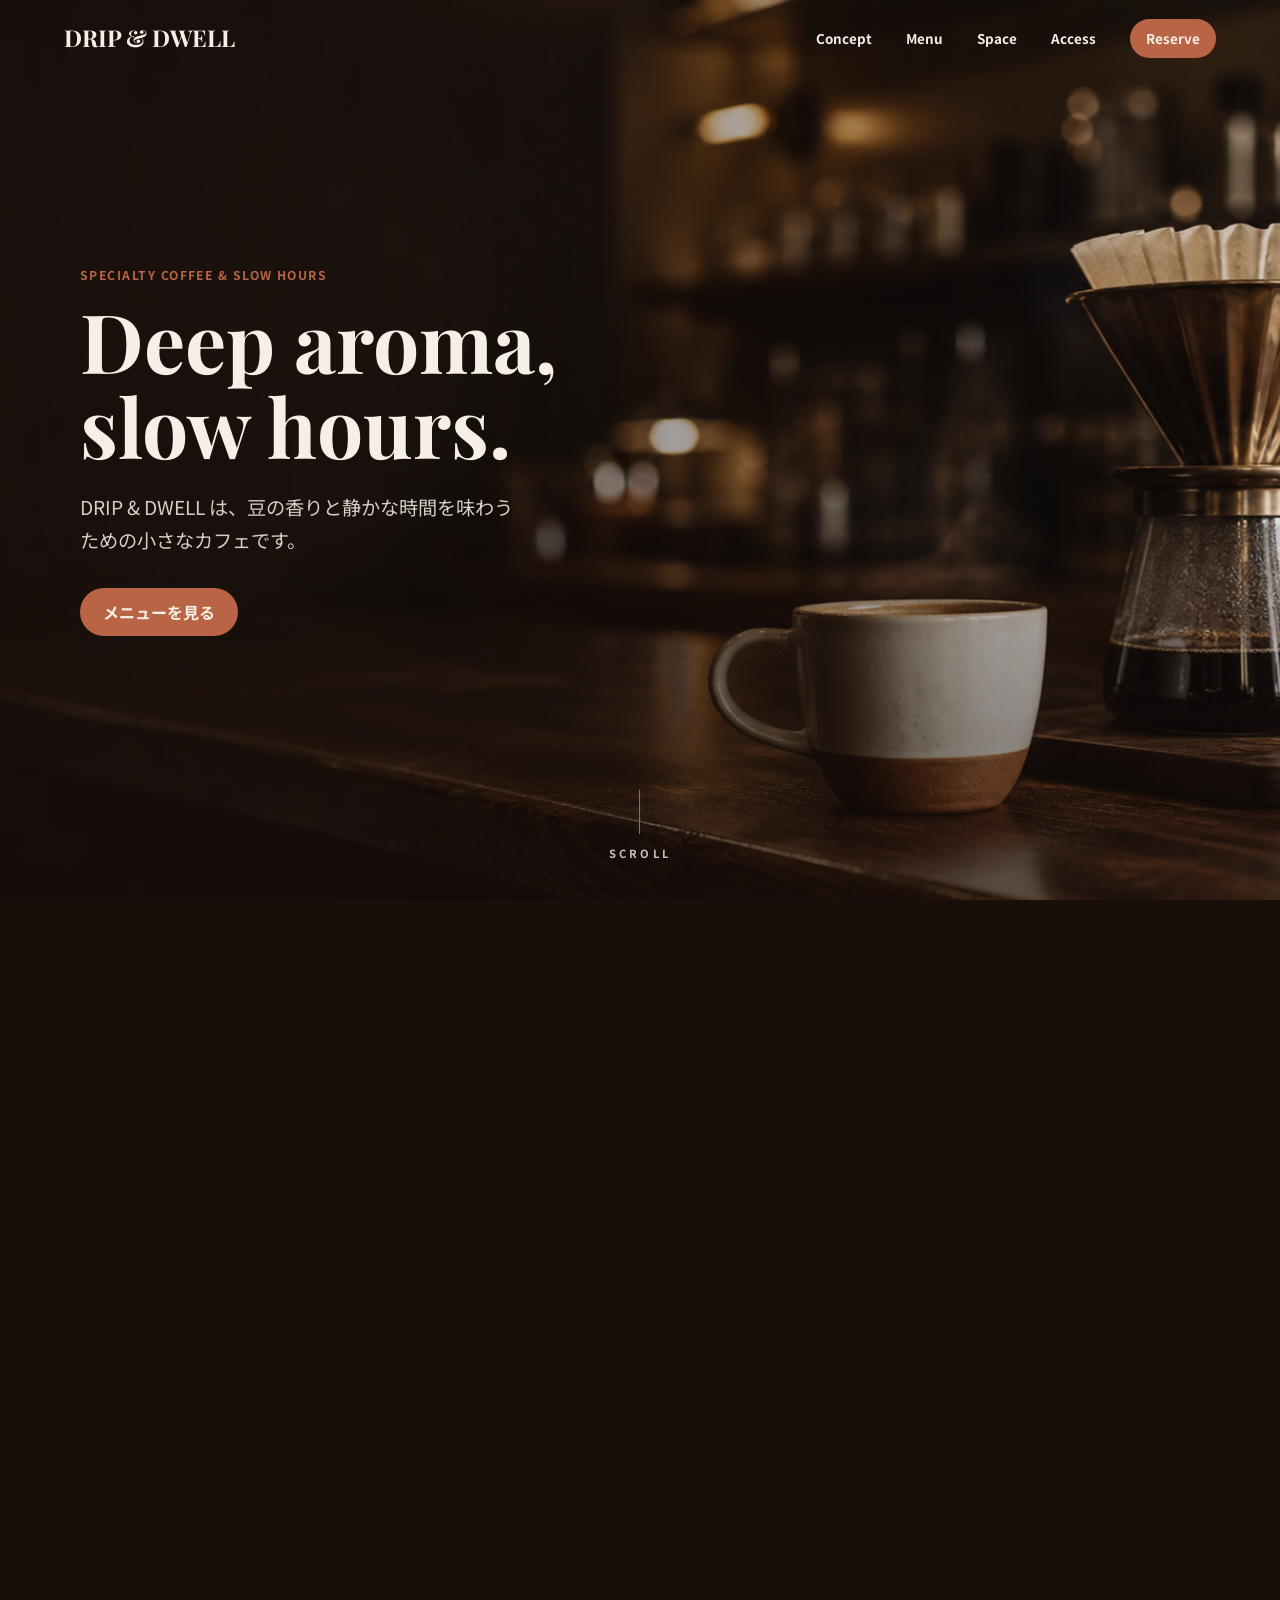
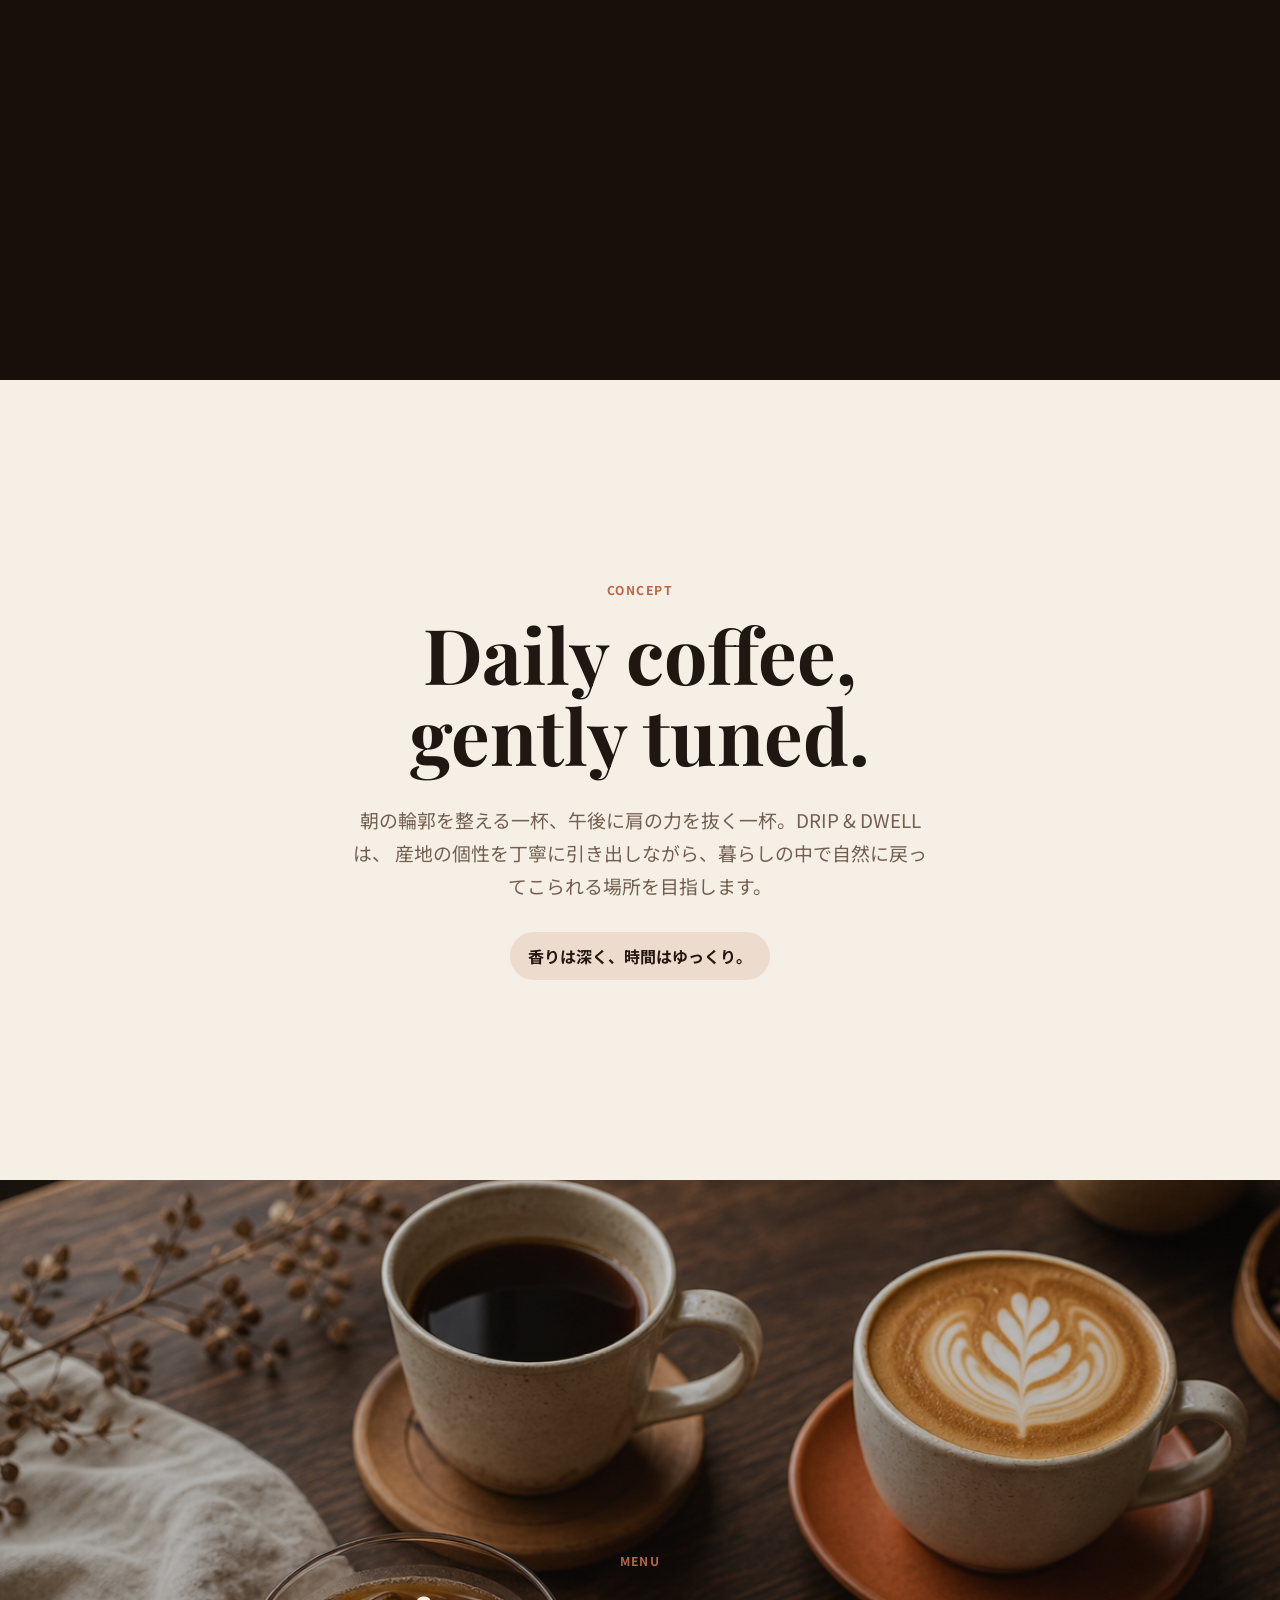
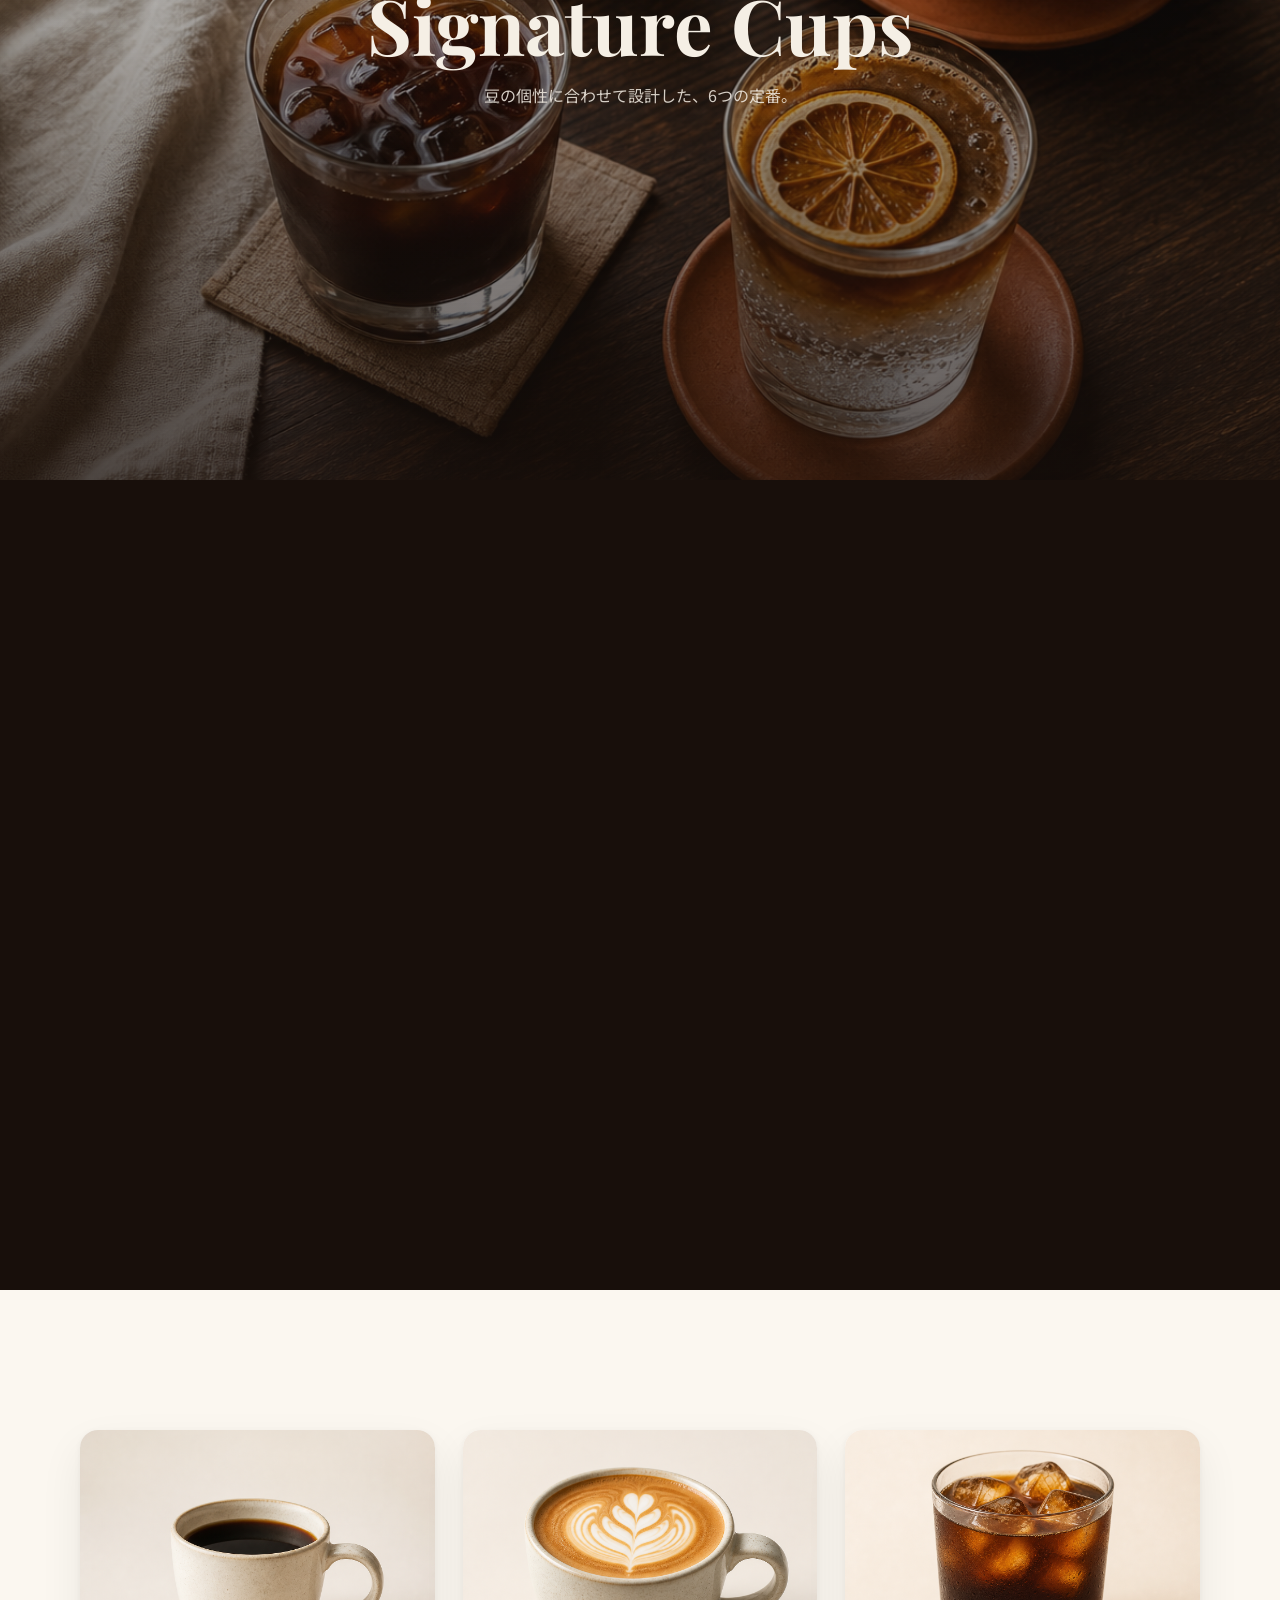
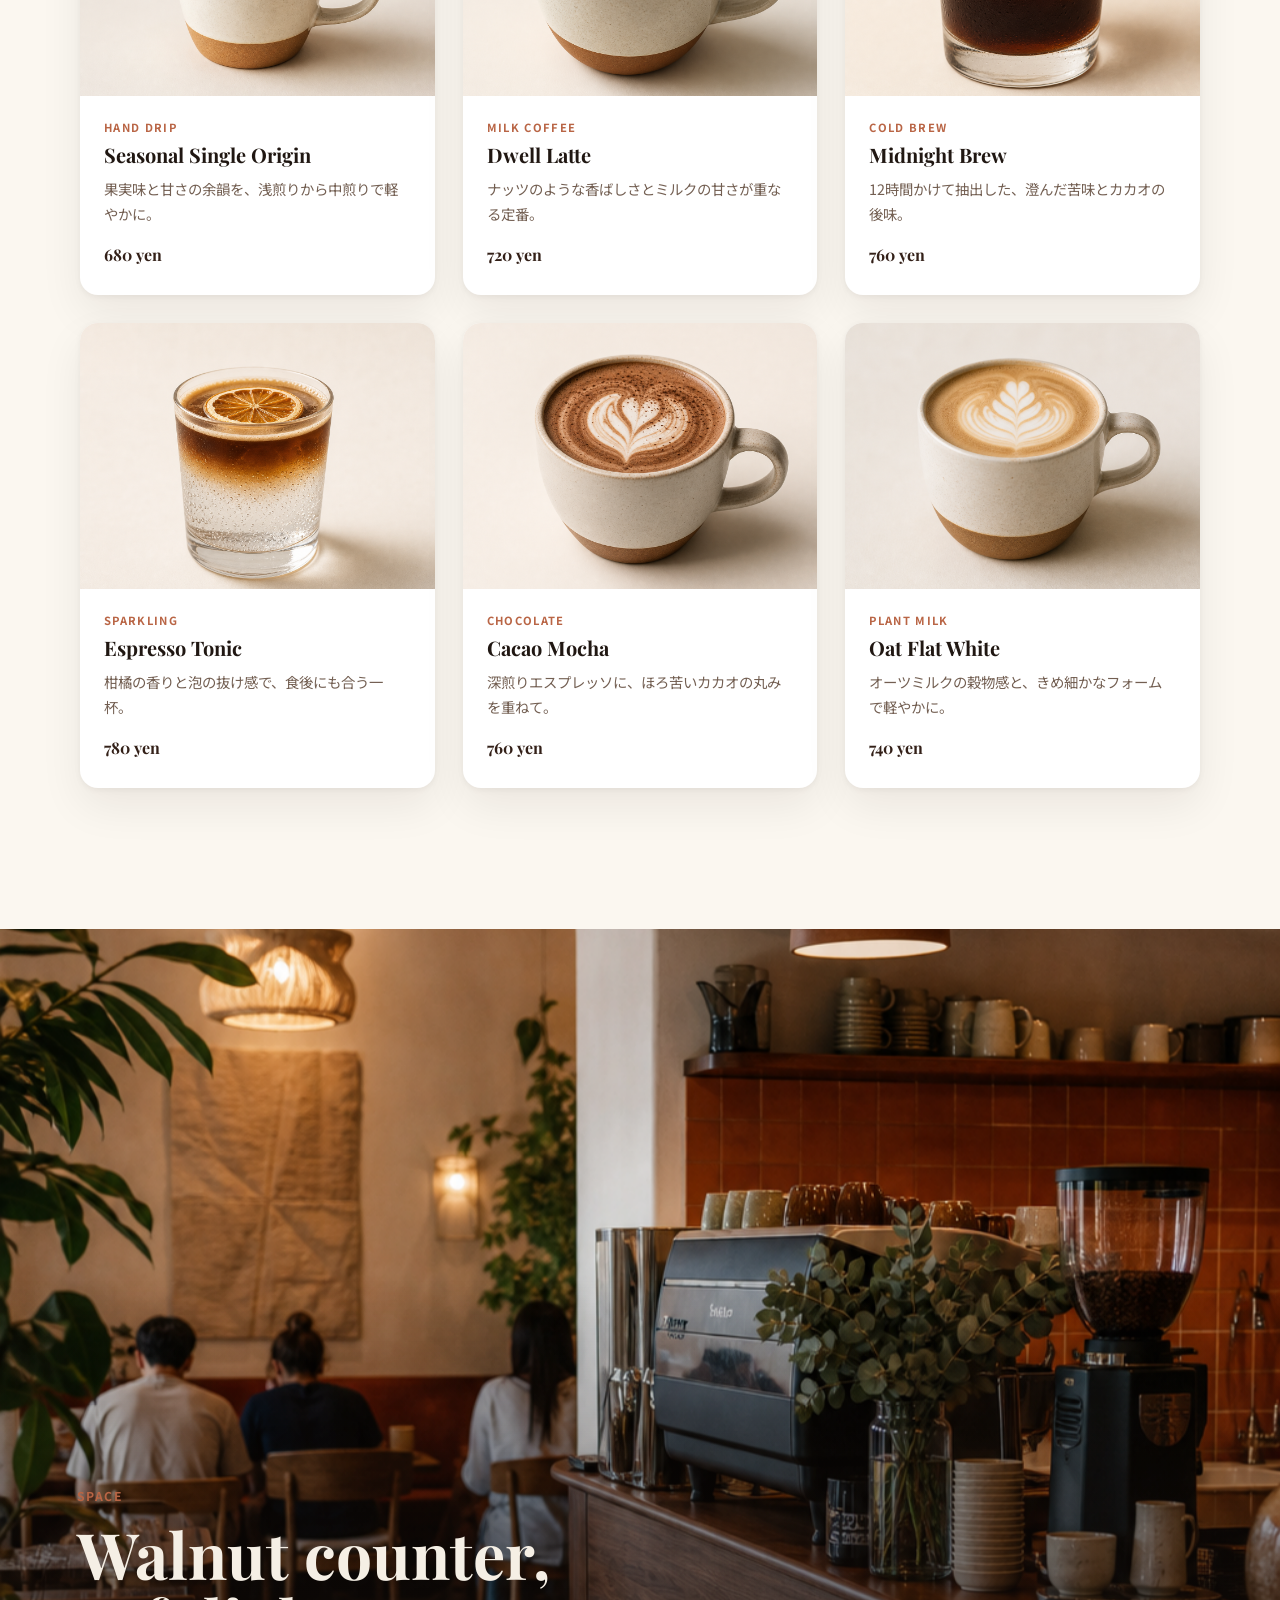
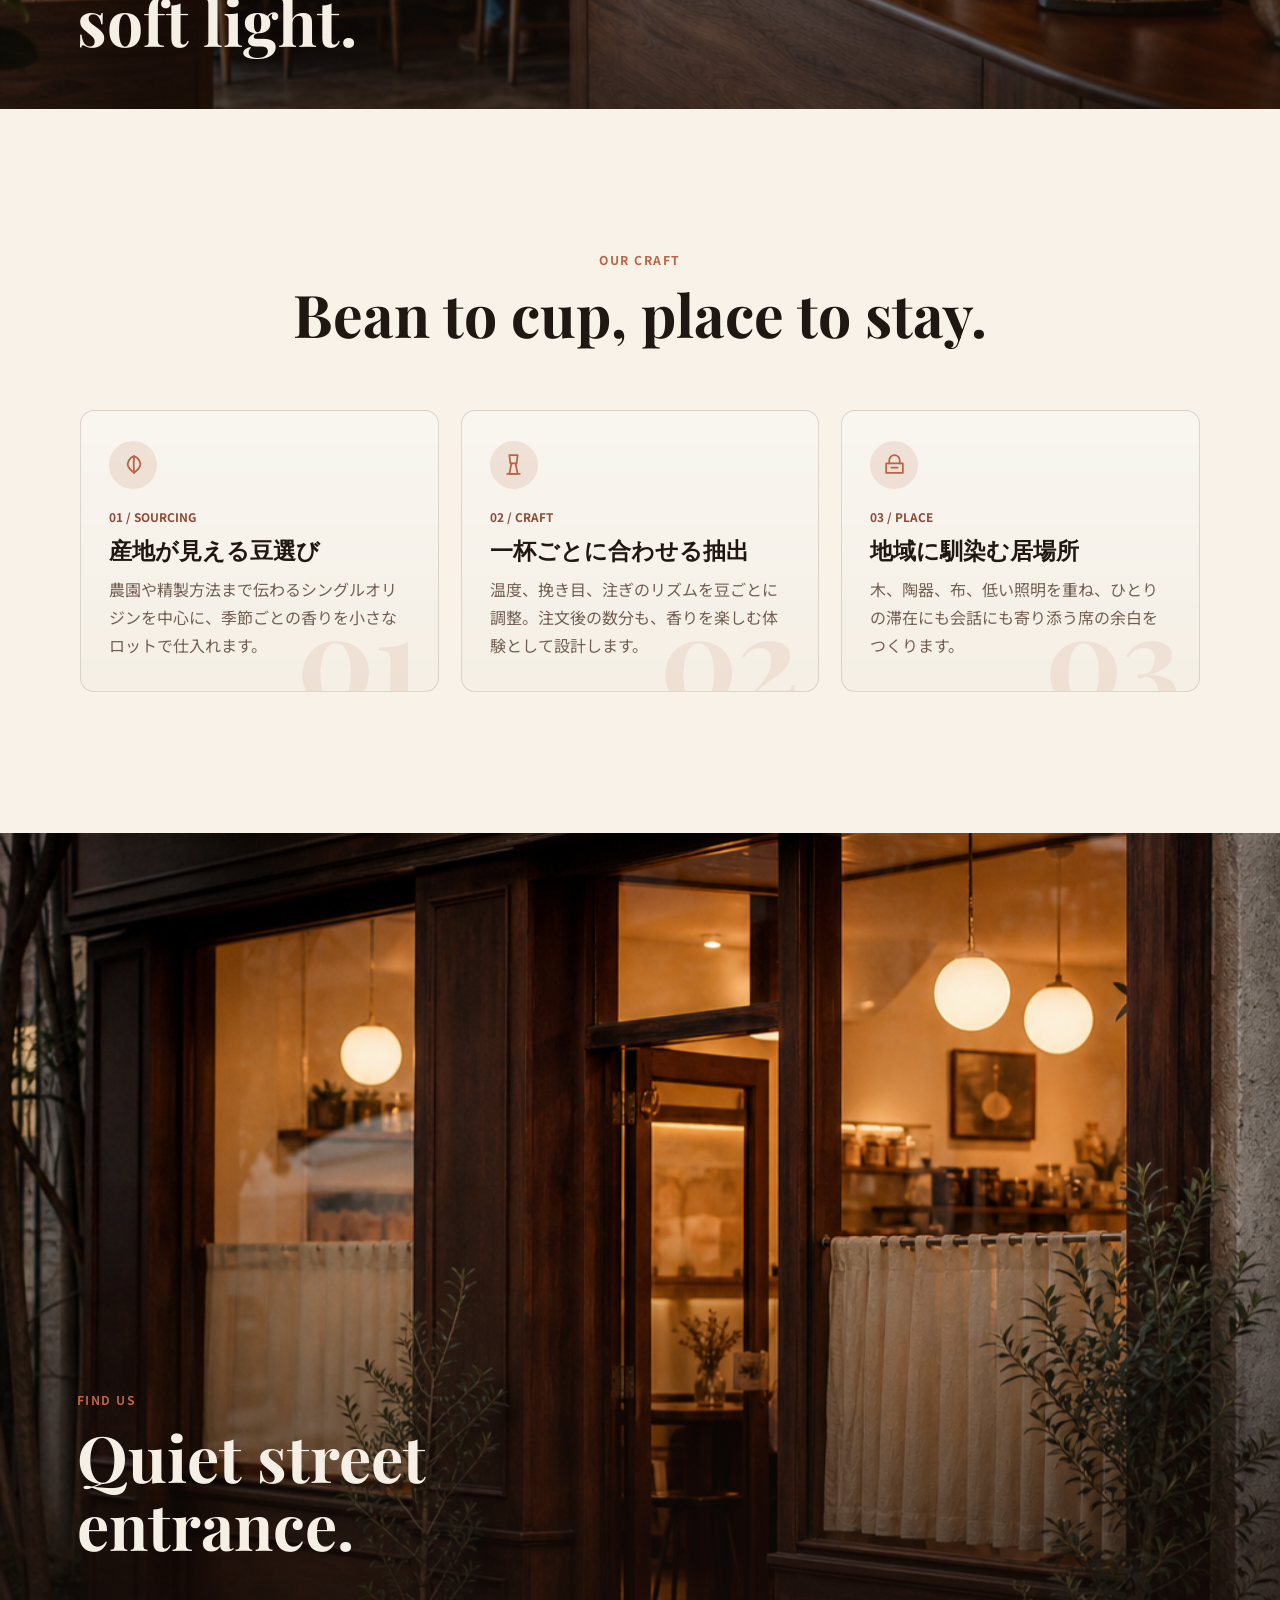
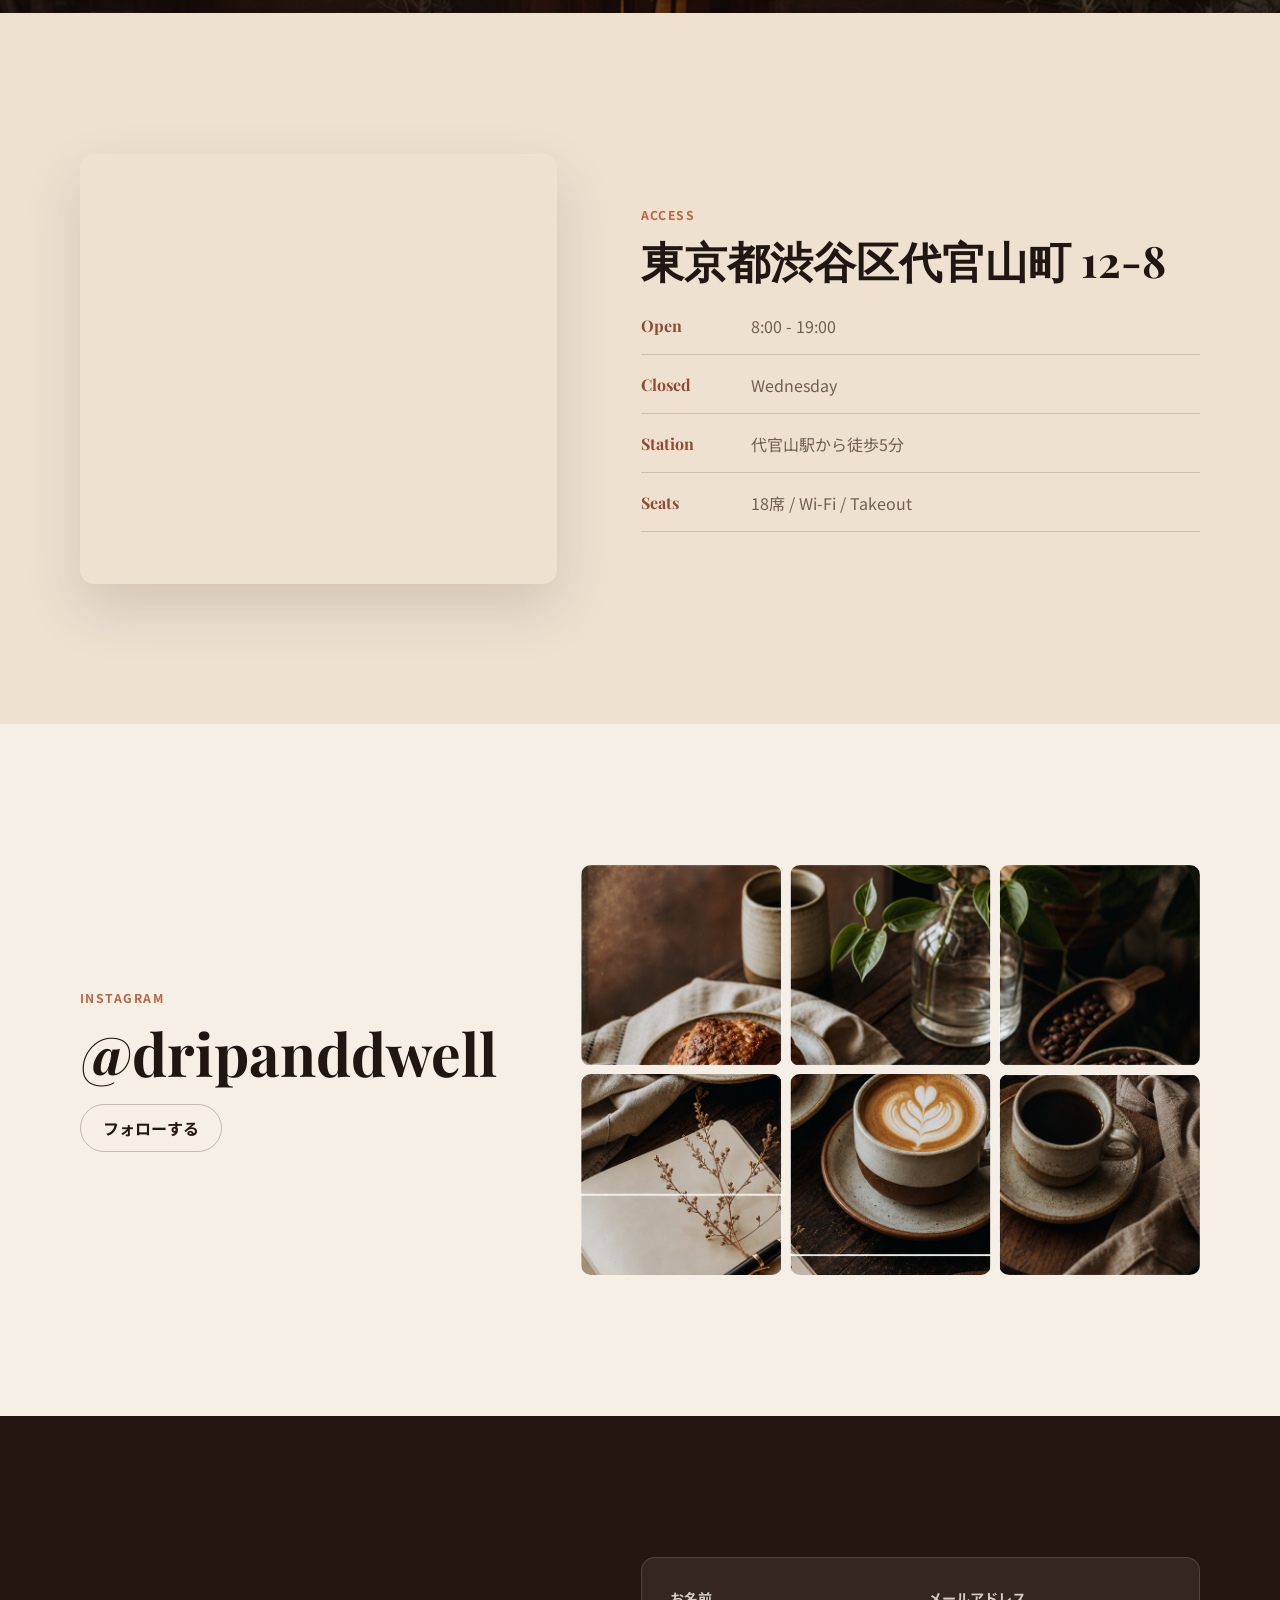
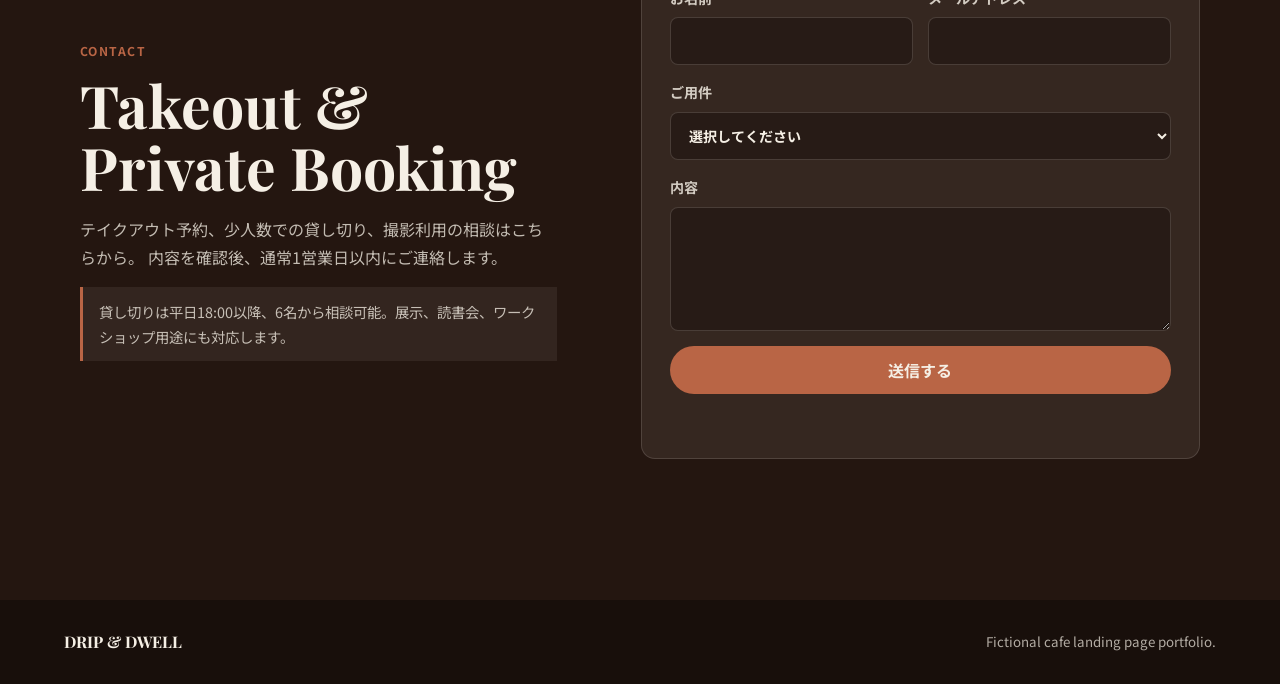
==== commit 83b398f4: "Rework cafe LP with Apple-style scroll-linked visuals Replace snap-scroll section jacking with nativ" ====
--- a/drip-dwell/index.html
+++ b/drip-dwell/index.html
@@ -32,101 +32,109 @@
       </nav>
     </header>
 
-    <nav class="deck-nav" data-deck-nav="" aria-label="セクションナビゲーション"></nav>
-    <div class="deck-counter" aria-hidden="true">
-      <span data-counter-current="">01</span>
-      <i></i>
-      <span data-counter-total="">08</span>
-    </div>
-
-    <main class="deck" data-deck="">
-      <section class="panel panel--hero" id="top" data-panel="" data-theme="dark" data-title="Top">
-        <div class="hero-bg">
-          <img src="assets/hero-coffee.png" alt="暗い木製カウンターに置かれたハンドドリップコーヒー" />
-        </div>
-        <div class="hero-overlay"></div>
-        <div class="panel__inner hero__content">
-          <p class="eyebrow anim">Specialty Coffee &amp; Slow Hours</p>
-          <h1 class="anim" style="--d: 1">Deep aroma,<br />slow hours.</h1>
-          <p class="hero__lead anim" style="--d: 2">
-            DRIP &amp; DWELL は、豆の香りと静かな時間を味わうための小さなカフェです。
+    <main id="top">
+      <!-- ヒーロー: スクロールで背景がズーム・暗転しながらテキストが抜けていく -->
+      <section class="scene scene--hero" data-scene="">
+        <div class="scene__sticky">
+          <img class="scene__bg" src="assets/hero-coffee.png" alt="暗い木製カウンターに置かれたハンドドリップコーヒー" />
+          <div class="scene__tint"></div>
+          <div class="scene__veil"></div>
+          <div class="hero__content">
+            <p class="eyebrow">Specialty Coffee &amp; Slow Hours</p>
+            <h1>Deep aroma,<br />slow hours.</h1>
+            <p class="hero__lead">
+              DRIP &amp; DWELL は、豆の香りと静かな時間を味わうための小さなカフェです。
+            </p>
+            <a class="button button--primary" href="#menu">メニューを見る</a>
+          </div>
+          <div class="scroll-hint">
+            <span></span>
+            Scroll
+          </div>
+        </div>
+      </section>
+
+      <!-- コンセプト: 大きなステートメント -->
+      <section class="statement" id="concept">
+        <div class="statement__inner">
+          <p class="eyebrow anim">Concept</p>
+          <h2 class="anim" style="--d: 1">Daily coffee,<br />gently tuned.</h2>
+          <p class="statement__body anim" style="--d: 2">
+            朝の輪郭を整える一杯、午後に肩の力を抜く一杯。DRIP &amp; DWELL は、
+            産地の個性を丁寧に引き出しながら、暮らしの中で自然に戻ってこられる場所を目指します。
           </p>
-          <a class="button button--primary anim" style="--d: 3" href="#menu">メニューを見る</a>
-        </div>
-        <div class="scroll-hint anim" style="--d: 4">
-          <span></span>
-          Scroll
-        </div>
-      </section>
-
-      <section class="panel panel--concept" id="concept" data-panel="" data-theme="light" data-title="Concept">
-        <div class="panel__inner concept__grid">
-          <div class="section-heading">
-            <p class="eyebrow anim">Concept</p>
-            <h2 class="anim" style="--d: 1">Daily coffee,<br />gently tuned.</h2>
-          </div>
-          <div class="concept__body">
-            <p class="anim" style="--d: 2">
-              朝の輪郭を整える一杯、午後に肩の力を抜く一杯。DRIP &amp; DWELL は、
-              産地の個性を丁寧に引き出しながら、暮らしの中で自然に戻ってこられる場所を目指します。
-            </p>
-            <p class="tagline anim" style="--d: 3">香りは深く、時間はゆっくり。</p>
-          </div>
-        </div>
-      </section>
-
-      <section class="panel panel--menu" id="menu" data-panel="" data-theme="dark" data-title="Menu">
-        <div class="panel__inner">
-          <div class="section-heading section-heading--center">
-            <p class="eyebrow anim">Menu</p>
-            <h2 class="anim" style="--d: 1">Signature Cups</h2>
-          </div>
-          <div class="menu-cards">
-            <article class="menu-card anim" style="--d: 2">
+          <p class="statement__tag anim" style="--d: 3">香りは深く、時間はゆっくり。</p>
+        </div>
+      </section>
+
+      <!-- ピン留めズームシーン: スクロールで写真が引き、見出しが浮かぶ -->
+      <section class="scene scene--brew" data-scene="">
+        <div class="scene__sticky">
+          <img class="scene__bg" src="assets/menu-drinks.png" alt="カウンターに並んだシグネチャードリンク" />
+          <div class="scene__tint"></div>
+          <div class="scene__caption">
+            <p class="eyebrow">Menu</p>
+            <h2>Signature Cups</h2>
+            <p>豆の個性に合わせて設計した、6つの定番。</p>
+          </div>
+        </div>
+      </section>
+
+      <!-- メニュー -->
+      <section class="section menu" id="menu">
+        <div class="section__inner">
+          <div class="menu__grid">
+            <article class="menu-card anim">
               <img src="assets/menu-simple-hand-drip.png" alt="シンプルな背景のハンドドリップコーヒー" />
               <div class="menu-card__body">
                 <p class="menu-card__label">Hand Drip</p>
                 <h3>Seasonal Single Origin</h3>
+                <p>果実味と甘さの余韻を、浅煎りから中煎りで軽やかに。</p>
                 <span>680 yen</span>
               </div>
             </article>
-            <article class="menu-card anim" style="--d: 3">
+            <article class="menu-card anim" style="--d: 1">
               <img src="assets/menu-simple-latte.png" alt="シンプルな背景のカフェラテ" />
               <div class="menu-card__body">
                 <p class="menu-card__label">Milk Coffee</p>
                 <h3>Dwell Latte</h3>
+                <p>ナッツのような香ばしさとミルクの甘さが重なる定番。</p>
                 <span>720 yen</span>
               </div>
             </article>
-            <article class="menu-card anim" style="--d: 4">
+            <article class="menu-card anim" style="--d: 2">
               <img src="assets/menu-simple-cold-brew.png" alt="シンプルな背景のアイスコールドブリュー" />
               <div class="menu-card__body">
                 <p class="menu-card__label">Cold Brew</p>
                 <h3>Midnight Brew</h3>
+                <p>12時間かけて抽出した、澄んだ苦味とカカオの後味。</p>
                 <span>760 yen</span>
               </div>
             </article>
-            <article class="menu-card anim" style="--d: 5">
+            <article class="menu-card anim">
               <img src="assets/menu-simple-espresso-tonic.png" alt="シンプルな背景のエスプレッソトニック" />
               <div class="menu-card__body">
                 <p class="menu-card__label">Sparkling</p>
                 <h3>Espresso Tonic</h3>
+                <p>柑橘の香りと泡の抜け感で、食後にも合う一杯。</p>
                 <span>780 yen</span>
               </div>
             </article>
-            <article class="menu-card anim" style="--d: 6">
+            <article class="menu-card anim" style="--d: 1">
               <img src="assets/menu-simple-mocha.png" alt="シンプルな背景のカフェモカ" />
               <div class="menu-card__body">
                 <p class="menu-card__label">Chocolate</p>
                 <h3>Cacao Mocha</h3>
+                <p>深煎りエスプレッソに、ほろ苦いカカオの丸みを重ねて。</p>
                 <span>760 yen</span>
               </div>
             </article>
-            <article class="menu-card anim" style="--d: 7">
+            <article class="menu-card anim" style="--d: 2">
               <img src="assets/menu-simple-flat-white.png" alt="シンプルな背景のオーツミルクフラットホワイト" />
               <div class="menu-card__body">
                 <p class="menu-card__label">Plant Milk</p>
                 <h3>Oat Flat White</h3>
+                <p>オーツミルクの穀物感と、きめ細かなフォームで軽やかに。</p>
                 <span>740 yen</span>
               </div>
             </article>
@@ -134,14 +142,24 @@
         </div>
       </section>
 
-      <section class="panel panel--craft" id="craft" data-panel="" data-theme="light" data-title="Craft">
-        <div class="panel__inner">
-          <div class="section-heading">
+      <!-- パララックス帯 1: 内観 -->
+      <section class="parallax" id="space" data-parallax="0.12">
+        <img src="assets/cafe-interior.png" alt="木製カウンターと暖色照明のカフェ内観" />
+        <div class="parallax__caption anim">
+          <p class="eyebrow">Space</p>
+          <h2>Walnut counter,<br />soft light.</h2>
+        </div>
+      </section>
+
+      <!-- クラフト -->
+      <section class="section points">
+        <div class="section__inner">
+          <div class="section-heading section-heading--center">
             <p class="eyebrow anim">Our Craft</p>
             <h2 class="anim" style="--d: 1">Bean to cup, place to stay.</h2>
           </div>
           <div class="points__grid">
-            <article class="point anim" style="--d: 2" data-step="01">
+            <article class="point anim" data-step="01">
               <div class="point__icon" aria-hidden="true">
                 <svg viewBox="0 0 24 24"><path d="M7 14c-1.7-3.8 1.1-8.5 5.5-10 4.4 1.5 7.2 6.2 5.5 10-1.2 2.8-4.1 4.6-5.5 6-1.4-1.4-4.3-3.2-5.5-6Z"/><path d="M12.5 4c-.5 5.7-.4 10.3 0 16"/></svg>
               </div>
@@ -149,7 +167,7 @@
               <h3>産地が見える豆選び</h3>
               <p>農園や精製方法まで伝わるシングルオリジンを中心に、季節ごとの香りを小さなロットで仕入れます。</p>
             </article>
-            <article class="point anim" style="--d: 3" data-step="02">
+            <article class="point anim" style="--d: 1" data-step="02">
               <div class="point__icon" aria-hidden="true">
                 <svg viewBox="0 0 24 24"><path d="M8 3h8l-1 8H9L8 3Z"/><path d="M6 21h12"/><path d="M10 11l-2 10h8l-2-10"/></svg>
               </div>
@@ -157,7 +175,7 @@
               <h3>一杯ごとに合わせる抽出</h3>
               <p>温度、挽き目、注ぎのリズムを豆ごとに調整。注文後の数分も、香りを楽しむ体験として設計します。</p>
             </article>
-            <article class="point anim" style="--d: 4" data-step="03">
+            <article class="point anim" style="--d: 2" data-step="03">
               <div class="point__icon" aria-hidden="true">
                 <svg viewBox="0 0 24 24"><path d="M4 11h16v9H4z"/><path d="M7 11V8a5 5 0 0 1 10 0v3"/><path d="M9 15h6"/></svg>
               </div>
@@ -169,28 +187,19 @@
         </div>
       </section>
 
-      <section class="panel panel--space" id="space" data-panel="" data-theme="light" data-title="Space">
-        <div class="panel__inner">
-          <div class="section-heading">
-            <p class="eyebrow anim">Space</p>
-            <h2 class="anim" style="--d: 1">Cafe Scenes</h2>
-          </div>
-          <div class="space__grid">
-            <figure class="space-photo anim" style="--d: 2">
-              <img src="assets/cafe-interior.png" alt="木製カウンターと暖色照明のカフェ内観" />
-              <figcaption>Walnut counter / soft light</figcaption>
-            </figure>
-            <figure class="space-photo anim" style="--d: 3">
-              <img src="assets/cafe-exterior.png" alt="夕方の小さなカフェ外観" />
-              <figcaption>Quiet street entrance</figcaption>
-            </figure>
-          </div>
-        </div>
-      </section>
-
-      <section class="panel panel--access" id="access" data-panel="" data-theme="light" data-title="Access">
-        <div class="panel__inner access__grid">
-          <div class="access__map anim" style="--d: 2">
+      <!-- パララックス帯 2: 外観 -->
+      <section class="parallax" data-parallax="0.12">
+        <img src="assets/cafe-exterior.png" alt="夕方の小さなカフェ外観" />
+        <div class="parallax__caption anim">
+          <p class="eyebrow">Find Us</p>
+          <h2>Quiet street<br />entrance.</h2>
+        </div>
+      </section>
+
+      <!-- アクセス -->
+      <section class="section access" id="access">
+        <div class="section__inner access__grid">
+          <div class="access__map anim">
             <iframe
               title="DRIP &amp; DWELL 周辺地図"
               src="https://www.google.com/maps?q=Daikanyama%20Tokyo&amp;output=embed"
@@ -223,8 +232,9 @@
         </div>
       </section>
 
-      <section class="panel panel--social" id="social" data-panel="" data-theme="light" data-title="Social">
-        <div class="panel__inner social__grid">
+      <!-- SNS -->
+      <section class="section social">
+        <div class="section__inner social__grid">
           <div class="section-heading">
             <p class="eyebrow anim">Instagram</p>
             <h2 class="anim" style="--d: 1">@dripanddwell</h2>
@@ -233,18 +243,19 @@
             </a>
           </div>
           <div class="insta-grid" aria-label="Instagram風の投稿グリッド">
-            <div class="insta-tile tile-1 anim" style="--d: 2"></div>
-            <div class="insta-tile tile-2 anim" style="--d: 3"></div>
-            <div class="insta-tile tile-3 anim" style="--d: 4"></div>
-            <div class="insta-tile tile-4 anim" style="--d: 5"></div>
-            <div class="insta-tile tile-5 anim" style="--d: 6"></div>
-            <div class="insta-tile tile-6 anim" style="--d: 7"></div>
-          </div>
-        </div>
-      </section>
-
-      <section class="panel panel--contact" id="contact" data-panel="" data-theme="dark" data-title="Contact">
-        <div class="panel__inner contact__grid">
+            <div class="insta-tile tile-1 anim" style="--d: 1"></div>
+            <div class="insta-tile tile-2 anim" style="--d: 2"></div>
+            <div class="insta-tile tile-3 anim" style="--d: 3"></div>
+            <div class="insta-tile tile-4 anim" style="--d: 2"></div>
+            <div class="insta-tile tile-5 anim" style="--d: 3"></div>
+            <div class="insta-tile tile-6 anim" style="--d: 4"></div>
+          </div>
+        </div>
+      </section>
+
+      <!-- コンタクト -->
+      <section class="section contact" id="contact">
+        <div class="section__inner contact__grid">
           <div class="contact__intro">
             <p class="eyebrow anim">Contact</p>
             <h2 class="anim" style="--d: 1">Takeout &amp; Private Booking</h2>
@@ -278,18 +289,19 @@
             </label>
             <label>
               内容
-              <textarea name="message" rows="3" required="required"></textarea>
+              <textarea name="message" rows="4" required="required"></textarea>
             </label>
             <button class="button button--primary" type="submit">送信する</button>
             <p class="form-status" role="status" data-form-status=""></p>
           </form>
         </div>
-        <footer class="panel-foot">
-          <p>DRIP &amp; DWELL</p>
-          <small>Fictional cafe landing page portfolio.</small>
-        </footer>
       </section>
     </main>
+
+    <footer class="site-footer">
+      <p>DRIP &amp; DWELL</p>
+      <small>Fictional cafe landing page portfolio.</small>
+    </footer>
 
     <script src="script.js"></script>
   </body>
--- a/drip-dwell/styles.css
+++ b/drip-dwell/styles.css
@@ -13,7 +13,6 @@
   --line: rgba(75, 49, 37, 0.16);
   --serif: "Playfair Display", Georgia, serif;
   --sans: "Noto Sans JP", system-ui, sans-serif;
-  --deck-ease: cubic-bezier(0.76, 0, 0.24, 1);
 }
 
 * {
@@ -22,19 +21,12 @@
 
 html {
   scroll-behavior: smooth;
-}
-
-html.is-jacked,
-html.is-jacked body {
-  height: 100%;
-  overflow: hidden;
-  overscroll-behavior: none;
 }
 
 body {
   margin: 0;
   color: var(--ink);
-  background: var(--brown-950);
+  background: var(--cream);
   font-family: var(--sans);
   line-height: 1.75;
 }
@@ -54,6 +46,10 @@
 select,
 textarea {
   font: inherit;
+}
+
+section[id] {
+  scroll-margin-top: 64px;
 }
 
 /* ---------------------------------- header ---------------------------------- */
@@ -67,18 +63,15 @@
   justify-content: space-between;
   padding: 18px clamp(20px, 5vw, 64px);
   color: var(--cream);
-  transition: background 0.4s ease, color 0.4s ease, box-shadow 0.4s ease;
-}
-
-body.theme-light .site-header {
+  transition: background 0.35s ease, color 0.35s ease, box-shadow 0.35s ease;
+}
+
+.site-header.is-scrolled {
   color: var(--brown-900);
-}
-
-html:not(.is-jacked) .site-header.is-scrolled {
-  color: var(--brown-900);
-  background: rgba(245, 239, 229, 0.92);
+  background: rgba(245, 239, 229, 0.82);
   box-shadow: 0 10px 30px rgba(24, 15, 11, 0.08);
-  backdrop-filter: blur(16px);
+  backdrop-filter: blur(18px) saturate(1.4);
+  -webkit-backdrop-filter: blur(18px) saturate(1.4);
 }
 
 .brand {
@@ -106,166 +99,104 @@
   display: none;
 }
 
-/* ------------------------------- deck / panels ------------------------------- */
-
-.deck {
+/* ------------------------- pinned scenes (scroll-linked) ---------------------- */
+
+.scene {
   position: relative;
-}
-
-html.is-jacked .deck {
-  height: 100svh;
-  transition: transform 1.05s var(--deck-ease);
-  will-change: transform;
-}
-
-.panel {
-  position: relative;
+  background: var(--brown-950);
+}
+
+.scene--hero {
+  height: 220svh;
+}
+
+.scene--brew {
+  height: 190svh;
+}
+
+.scene__sticky {
+  position: sticky;
+  top: 0;
   display: flex;
   flex-direction: column;
   justify-content: center;
+  height: 100svh;
   overflow: hidden;
-  padding: clamp(84px, 12svh, 128px) 0 clamp(40px, 7svh, 72px);
-  background: var(--cream);
-}
-
-html.is-jacked .panel {
-  height: 100svh;
-}
-
-html:not(.is-jacked) .panel {
-  min-height: 100svh;
-}
-
-.panel__inner {
+  color: var(--cream);
+}
+
+.scene__bg {
+  position: absolute;
+  inset: 0;
+  height: 100%;
+  object-fit: cover;
+  will-change: transform;
+}
+
+/* スクロール量(--p: 0→1)に連動した背景の動き */
+.scene--hero .scene__bg {
+  transform: scale(calc(1.04 + var(--p, 0) * 0.18)) translateY(calc(var(--p, 0) * 3%));
+  transform-origin: 50% 42%;
+}
+
+.scene--brew .scene__bg {
+  transform: scale(calc(1.22 - var(--p, 0) * 0.18));
+}
+
+.scene__tint {
+  position: absolute;
+  inset: 0;
+  background:
+    linear-gradient(90deg, rgba(24, 15, 11, 0.78), rgba(24, 15, 11, 0.42) 46%, rgba(24, 15, 11, 0.1)),
+    linear-gradient(0deg, rgba(24, 15, 11, 0.45), transparent 42%);
+}
+
+.scene--brew .scene__tint {
+  background:
+    linear-gradient(0deg, rgba(24, 15, 11, 0.72), rgba(24, 15, 11, 0.28) 55%, rgba(24, 15, 11, 0.2));
+}
+
+.scene__veil {
+  position: absolute;
+  inset: 0;
+  background: var(--brown-950);
+  opacity: calc(var(--p, 0) * 0.6);
+  pointer-events: none;
+}
+
+/* ----------------------------------- hero ------------------------------------ */
+
+.hero__content {
+  position: relative;
+  z-index: 1;
   width: min(1120px, 100% - 48px);
   margin-inline: auto;
-}
-
-/* -------------------------- staged entrance animation ------------------------ */
-
-.anim {
-  opacity: 0;
-  transform: translateY(36px);
-  transition:
-    opacity 0.85s ease,
-    transform 0.85s cubic-bezier(0.22, 1, 0.36, 1);
-  transition-delay: calc(var(--d, 0) * 110ms + 360ms);
-}
-
-.panel.is-active .anim {
-  opacity: 1;
-  transform: translateY(0);
-}
-
-.panel:not(.is-active) .anim {
-  transition-duration: 0.25s, 0.25s;
-  transition-delay: 0s;
-}
-
-/* ------------------------------- deck chrome --------------------------------- */
-
-.deck-nav {
-  position: fixed;
-  top: 50%;
-  right: clamp(16px, 3vw, 36px);
-  z-index: 30;
-  display: grid;
-  gap: 16px;
-  transform: translateY(-50%);
-  color: var(--cream);
-  transition: color 0.4s ease;
-}
-
-body.theme-light .deck-nav {
-  color: var(--brown-800);
-}
-
-.deck-nav button {
-  position: relative;
-  width: 10px;
-  height: 10px;
-  padding: 0;
-  color: inherit;
-  background: transparent;
-  border: 1.5px solid currentColor;
-  border-radius: 50%;
-  cursor: pointer;
-  opacity: 0.55;
-  transition: opacity 0.3s ease, background 0.3s ease, transform 0.3s ease;
-}
-
-.deck-nav button::after {
-  position: absolute;
-  top: 50%;
-  right: 22px;
-  padding: 3px 10px;
-  color: var(--cream);
-  background: rgba(24, 15, 11, 0.78);
-  border-radius: 999px;
-  font-size: 0.68rem;
-  font-weight: 700;
-  letter-spacing: 0.06em;
-  text-transform: uppercase;
-  white-space: nowrap;
-  content: attr(data-label);
-  opacity: 0;
-  transform: translate(6px, -50%);
-  transition: opacity 0.25s ease, transform 0.25s ease;
-  pointer-events: none;
-}
-
-.deck-nav button:hover::after {
-  opacity: 1;
-  transform: translate(0, -50%);
-}
-
-.deck-nav button.is-active {
-  background: var(--terracotta);
-  border-color: var(--terracotta);
-  opacity: 1;
-  transform: scale(1.35);
-}
-
-.deck-counter {
-  position: fixed;
-  left: clamp(20px, 5vw, 64px);
-  bottom: clamp(20px, 4svh, 40px);
-  z-index: 30;
-  display: flex;
-  align-items: center;
-  gap: 12px;
-  color: var(--cream);
-  font-family: var(--serif);
-  font-size: 0.95rem;
-  font-weight: 700;
-  transition: color 0.4s ease;
-}
-
-body.theme-light .deck-counter {
-  color: var(--brown-800);
-}
-
-.deck-counter i {
-  width: 44px;
-  height: 1px;
-  background: currentColor;
-  opacity: 0.4;
-}
-
-.deck-counter span:last-child {
-  opacity: 0.5;
-}
-
-html:not(.is-jacked) .deck-nav,
-html:not(.is-jacked) .deck-counter {
-  display: none;
+  opacity: calc(1 - var(--p, 0) * 2.4);
+  transform: translateY(calc(var(--p, 0) * -90px));
+  will-change: opacity, transform;
+}
+
+.hero__content h1 {
+  max-width: 12ch;
+  margin: 0;
+  font-family: var(--serif);
+  font-size: clamp(2.7rem, 6.4vw, 5.6rem);
+  font-weight: 700;
+  line-height: 1.04;
+}
+
+.hero__lead {
+  max-width: 28rem;
+  margin: 22px 0 30px;
+  color: rgba(245, 239, 229, 0.86);
+  font-size: clamp(1rem, 1.9vw, 1.2rem);
 }
 
 .scroll-hint {
   position: absolute;
   left: 50%;
   bottom: clamp(20px, 4svh, 40px);
-  z-index: 2;
+  z-index: 1;
   display: grid;
   justify-items: center;
   gap: 10px;
@@ -275,6 +206,7 @@
   letter-spacing: 0.28em;
   text-transform: uppercase;
   translate: -50% 0;
+  opacity: calc(1 - var(--p, 0) * 4);
 }
 
 .scroll-hint span {
@@ -305,7 +237,74 @@
   }
 }
 
-/* ---------------------------------- shared ----------------------------------- */
+/* ------------------------------ brew pinned scene ----------------------------- */
+
+.scene__caption {
+  position: relative;
+  z-index: 1;
+  width: min(1120px, 100% - 48px);
+  margin-inline: auto;
+  text-align: center;
+  opacity: calc((var(--p, 0) - 0.18) * 2.6);
+  transform: translateY(calc((1 - min(var(--p, 0) * 1.8, 1)) * 48px));
+  will-change: opacity, transform;
+}
+
+.scene__caption h2 {
+  margin: 0;
+  font-family: var(--serif);
+  font-size: clamp(2.6rem, 6vw, 5rem);
+  font-weight: 700;
+  line-height: 1.05;
+}
+
+.scene__caption p:not(.eyebrow) {
+  margin: 16px auto 0;
+  max-width: 30rem;
+  color: rgba(245, 239, 229, 0.85);
+}
+
+/* --------------------------------- statement ---------------------------------- */
+
+.statement {
+  position: relative;
+  z-index: 1;
+  padding: clamp(110px, 16vw, 200px) 0;
+  background: var(--cream);
+  text-align: center;
+}
+
+.statement__inner {
+  width: min(760px, 100% - 48px);
+  margin-inline: auto;
+}
+
+.statement h2 {
+  margin: 0 0 28px;
+  font-family: var(--serif);
+  font-size: clamp(2.6rem, 6vw, 5rem);
+  font-weight: 700;
+  line-height: 1.05;
+}
+
+.statement__body {
+  margin: 0 auto;
+  max-width: 36rem;
+  color: var(--muted);
+  font-size: clamp(1rem, 1.7vw, 1.18rem);
+}
+
+.statement__tag {
+  display: inline-flex;
+  margin: 30px 0 0;
+  padding: 10px 18px;
+  color: var(--brown-900);
+  background: rgba(185, 101, 69, 0.14);
+  border-radius: 999px;
+  font-weight: 700;
+}
+
+/* ---------------------------------- shared ------------------------------------ */
 
 .eyebrow {
   margin: 0 0 12px;
@@ -313,25 +312,33 @@
   font-size: 0.76rem;
   font-weight: 700;
   text-transform: uppercase;
-}
-
-h1,
+  letter-spacing: 0.12em;
+}
+
+.section {
+  position: relative;
+  z-index: 1;
+  padding: clamp(84px, 11vw, 150px) 0;
+  background: var(--cream);
+}
+
+.section__inner {
+  width: min(1120px, 100% - 48px);
+  margin-inline: auto;
+}
+
 .section-heading h2,
 .access__info h2,
 .contact__intro h2 {
   margin: 0;
   font-family: var(--serif);
+  font-size: clamp(2.2rem, 4.6vw, 3.8rem);
   font-weight: 700;
   line-height: 1.06;
 }
 
-.section-heading h2,
-.contact__intro h2 {
-  font-size: clamp(2.2rem, 4.6vw, 4rem);
-}
-
 .section-heading--center {
-  margin: 0 auto clamp(24px, 4svh, 44px);
+  margin: 0 auto clamp(40px, 6vw, 64px);
   text-align: center;
 }
 
@@ -372,157 +379,130 @@
   border-color: var(--brown-800);
 }
 
-/* ----------------------------------- hero ------------------------------------ */
-
-.panel--hero {
-  color: var(--cream);
-  background: var(--brown-950);
-}
-
-.hero-bg {
+/* --------------------------- fade-up reveal (IO駆動) --------------------------- */
+
+.anim {
+  opacity: 0;
+  transform: translateY(34px);
+  transition:
+    opacity 0.9s ease,
+    transform 0.9s cubic-bezier(0.22, 1, 0.36, 1);
+  transition-delay: calc(var(--d, 0) * 110ms);
+}
+
+.anim.in {
+  opacity: 1;
+  transform: translateY(0);
+}
+
+/* ----------------------------------- menu ------------------------------------- */
+
+.menu {
+  background: #fbf7f0;
+}
+
+.menu__grid {
+  display: grid;
+  grid-template-columns: repeat(3, minmax(0, 1fr));
+  gap: clamp(18px, 2.5vw, 28px);
+}
+
+.menu-card {
+  overflow: hidden;
+  background: #fff;
+  border-radius: 18px;
+  box-shadow: 0 2px 6px rgba(24, 15, 11, 0.05), 0 18px 44px rgba(24, 15, 11, 0.07);
+  transition-property: opacity, transform, box-shadow;
+  transition-duration: 0.9s, 0.9s, 0.35s;
+}
+
+.menu-card:hover {
+  box-shadow: 0 4px 10px rgba(24, 15, 11, 0.06), 0 28px 60px rgba(24, 15, 11, 0.12);
+}
+
+.menu-card > img {
+  aspect-ratio: 4 / 3;
+  background: #f4ede4;
+  object-fit: cover;
+}
+
+.menu-card__body {
+  padding: 22px 24px 26px;
+}
+
+.menu-card__label {
+  margin: 0 0 4px;
+  color: var(--terracotta);
+  font-size: 0.7rem;
+  font-weight: 700;
+  text-transform: uppercase;
+  letter-spacing: 0.12em;
+}
+
+.menu-card h3 {
+  margin: 0 0 8px;
+  font-family: var(--serif);
+  font-size: 1.25rem;
+  line-height: 1.3;
+}
+
+.menu-card p:not(.menu-card__label) {
+  margin: 0 0 14px;
+  color: var(--muted);
+  font-size: 0.9rem;
+}
+
+.menu-card span {
+  color: var(--brown-800);
+  font-family: var(--serif);
+  font-weight: 700;
+}
+
+/* --------------------------- parallax full-bleed bands ------------------------ */
+
+.parallax {
+  position: relative;
+  height: min(92svh, 780px);
+  overflow: hidden;
+  background: var(--brown-900);
+}
+
+.parallax > img {
+  position: absolute;
+  top: -14%;
+  left: 0;
+  height: 128%;
+  object-fit: cover;
+  transform: translate3d(0, var(--shift, 0px), 0);
+  will-change: transform;
+}
+
+.parallax::after {
   position: absolute;
   inset: 0;
-}
-
-.hero-bg img {
-  height: 100%;
-  object-fit: cover;
-  transform: scale(1.12);
-  transition: transform 7s ease-out;
-}
-
-.panel--hero.is-active .hero-bg img {
-  transform: scale(1);
-}
-
-.hero-overlay {
+  background: linear-gradient(0deg, rgba(24, 15, 11, 0.62), transparent 55%);
+  content: "";
+}
+
+.parallax__caption {
   position: absolute;
-  inset: 0;
-  background:
-    linear-gradient(90deg, rgba(24, 15, 11, 0.86), rgba(24, 15, 11, 0.5) 44%, rgba(24, 15, 11, 0.12)),
-    linear-gradient(0deg, rgba(24, 15, 11, 0.5), transparent 40%);
-}
-
-.hero__content {
-  position: relative;
+  left: clamp(20px, 6vw, 80px);
+  bottom: clamp(28px, 6svh, 64px);
   z-index: 1;
-}
-
-.hero__content h1 {
-  max-width: 12ch;
-  font-size: clamp(2.7rem, 6.2vw, 5.4rem);
-}
-
-.hero__lead {
-  max-width: 28rem;
-  margin: 22px 0 30px;
-  color: rgba(245, 239, 229, 0.86);
-  font-size: clamp(1rem, 1.9vw, 1.2rem);
-}
-
-/* ---------------------------------- concept ---------------------------------- */
-
-.panel--concept {
-  background: linear-gradient(180deg, var(--cream), #efe4d4);
-}
-
-.concept__grid,
-.access__grid,
-.contact__grid,
-.social__grid {
-  display: grid;
-  grid-template-columns: minmax(0, 0.92fr) minmax(0, 1.08fr);
-  gap: clamp(34px, 6vw, 84px);
-  align-items: center;
-}
-
-.concept__body {
-  color: var(--muted);
-  font-size: clamp(1rem, 1.65vw, 1.18rem);
-}
-
-.concept__body p:first-child {
-  margin-top: 0;
-}
-
-.tagline {
-  display: inline-flex;
-  margin: 18px 0 0;
-  padding: 10px 16px;
-  color: var(--brown-900);
-  background: rgba(185, 101, 69, 0.16);
-  border-left: 4px solid var(--terracotta);
-}
-
-/* ----------------------------------- menu ------------------------------------ */
-
-.panel--menu {
   color: var(--cream);
-  background: var(--brown-900);
-}
-
-.panel--menu .eyebrow,
-.menu-card__label {
-  color: #e5a083;
-}
-
-.menu-cards {
-  display: grid;
-  grid-template-columns: repeat(3, minmax(0, 1fr));
-  gap: 14px;
-}
-
-.menu-card {
-  position: relative;
-  height: clamp(150px, calc((100svh - 340px) / 2), 300px);
-  overflow: hidden;
-  border-radius: 10px;
-  background: var(--brown-800);
-}
-
-.menu-card img {
-  position: absolute;
-  inset: 0;
-  height: 100%;
-  object-fit: cover;
-  transition: transform 0.6s ease;
-}
-
-.menu-card:hover img {
-  transform: scale(1.06);
-}
-
-.menu-card__body {
-  position: absolute;
-  inset: auto 0 0;
-  z-index: 1;
-  padding: 34px 16px 12px;
-  background: linear-gradient(transparent, rgba(24, 15, 11, 0.88));
-  line-height: 1.4;
-}
-
-.menu-card__label {
+}
+
+.parallax__caption h2 {
   margin: 0;
-  font-size: 0.68rem;
-  font-weight: 700;
-  text-transform: uppercase;
-}
-
-.menu-card h3 {
-  margin: 2px 0 4px;
-  font-size: clamp(0.95rem, 1.4vw, 1.1rem);
-}
-
-.menu-card span {
-  color: var(--cream-2);
-  font-family: var(--serif);
-  font-size: 0.9rem;
-  font-weight: 700;
-}
-
-/* ----------------------------------- craft ----------------------------------- */
-
-.panel--craft {
+  font-family: var(--serif);
+  font-size: clamp(2.2rem, 5vw, 4.2rem);
+  font-weight: 700;
+  line-height: 1.06;
+}
+
+/* ----------------------------------- craft ------------------------------------ */
+
+.points {
   background: #f8f2e9;
 }
 
@@ -530,18 +510,17 @@
   display: grid;
   grid-template-columns: repeat(3, minmax(0, 1fr));
   gap: 22px;
-  margin-top: clamp(24px, 4svh, 40px);
 }
 
 .point {
   position: relative;
   overflow: hidden;
-  padding: clamp(20px, 3svh, 30px) 26px clamp(22px, 3svh, 32px);
+  padding: 30px 28px 32px;
   background:
     linear-gradient(180deg, rgba(255, 255, 255, 0.42), rgba(255, 255, 255, 0)),
     var(--cream);
   border: 1px solid var(--line);
-  border-radius: 8px;
+  border-radius: 14px;
 }
 
 .point::after {
@@ -561,7 +540,7 @@
   place-items: center;
   width: 48px;
   height: 48px;
-  margin-bottom: 16px;
+  margin-bottom: 18px;
   color: var(--terracotta);
   background: rgba(185, 101, 69, 0.14);
   border-radius: 50%;
@@ -580,9 +559,9 @@
 .point h3 {
   position: relative;
   z-index: 1;
-  margin: 0 0 8px;
-  font-family: var(--serif);
-  font-size: 1.4rem;
+  margin: 0 0 10px;
+  font-family: var(--serif);
+  font-size: 1.45rem;
   line-height: 1.28;
 }
 
@@ -591,7 +570,6 @@
   z-index: 1;
   margin: 0;
   color: var(--muted);
-  font-size: 0.92rem;
 }
 
 .point__meta {
@@ -602,61 +580,31 @@
   text-transform: uppercase;
 }
 
-/* ----------------------------------- space ----------------------------------- */
-
-.panel--space {
-  background: var(--cream);
-}
-
-.space__grid {
-  display: grid;
-  grid-template-columns: 1.12fr 0.88fr;
-  gap: 22px;
-  margin-top: clamp(20px, 4svh, 38px);
-  align-items: stretch;
-}
-
-.space-photo {
-  position: relative;
-  margin: 0;
-  overflow: hidden;
-  border-radius: 8px;
-  background: var(--brown-900);
-}
-
-.space-photo img {
-  height: clamp(240px, 50svh, 540px);
-  object-fit: cover;
-}
-
-.space-photo figcaption {
-  position: absolute;
-  left: 18px;
-  bottom: 18px;
-  padding: 7px 12px;
-  color: var(--cream);
-  background: rgba(24, 15, 11, 0.66);
-  border-radius: 999px;
-  font-family: var(--serif);
-  font-size: 0.9rem;
-}
-
-/* ---------------------------------- access ----------------------------------- */
-
-.panel--access {
+/* ---------------------------------- access ------------------------------------ */
+
+.access {
   background: #eee1d0;
+}
+
+.access__grid,
+.contact__grid,
+.social__grid {
+  display: grid;
+  grid-template-columns: minmax(0, 0.92fr) minmax(0, 1.08fr);
+  gap: clamp(34px, 7vw, 84px);
+  align-items: center;
 }
 
 .access__map {
   overflow: hidden;
-  border-radius: 8px;
+  border-radius: 14px;
   box-shadow: 0 24px 55px rgba(75, 49, 37, 0.16);
 }
 
 .access__map iframe {
   display: block;
   width: 100%;
-  height: clamp(260px, 48svh, 430px);
+  height: clamp(320px, 48vw, 430px);
   border: 0;
   filter: sepia(0.22) saturate(0.82);
 }
@@ -667,15 +615,15 @@
 
 .access__info dl {
   display: grid;
-  gap: 14px;
-  margin: clamp(18px, 3svh, 28px) 0 0;
+  gap: 16px;
+  margin: 28px 0 0;
 }
 
 .access__info dl div {
   display: grid;
   grid-template-columns: 92px 1fr;
   gap: 18px;
-  padding-bottom: 12px;
+  padding-bottom: 14px;
   border-bottom: 1px solid rgba(75, 49, 37, 0.18);
 }
 
@@ -690,9 +638,9 @@
   color: var(--muted);
 }
 
-/* ---------------------------------- social ----------------------------------- */
-
-.panel--social {
+/* ---------------------------------- social ------------------------------------ */
+
+.social {
   background: var(--cream);
 }
 
@@ -712,11 +660,9 @@
 
 .insta-tile {
   aspect-ratio: 1;
-  max-height: 26svh;
-  width: 100%;
   background-image: url("assets/social-grid.png");
   background-size: 300%;
-  border-radius: 6px;
+  border-radius: 10px;
 }
 
 .tile-1 { background-position: 0% 0%; }
@@ -726,9 +672,9 @@
 .tile-5 { background-position: 50% 55%; }
 .tile-6 { background-position: 100% 100%; }
 
-/* ---------------------------------- contact ---------------------------------- */
-
-.panel--contact {
+/* ---------------------------------- contact ----------------------------------- */
+
+.contact {
   color: var(--cream);
   background: var(--brown-900);
 }
@@ -746,22 +692,22 @@
 
 .contact-form {
   display: grid;
-  gap: 14px;
-  padding: clamp(18px, 3svh, 28px);
+  gap: 15px;
+  padding: 28px;
   background: rgba(245, 239, 229, 0.08);
   border: 1px solid rgba(245, 239, 229, 0.14);
-  border-radius: 8px;
+  border-radius: 14px;
 }
 
 .form-row {
   display: grid;
   grid-template-columns: 1fr 1fr;
-  gap: 14px;
+  gap: 15px;
 }
 
 .contact-form label {
   display: grid;
-  gap: 6px;
+  gap: 7px;
   color: rgba(245, 239, 229, 0.82);
   font-size: 0.88rem;
   font-weight: 700;
@@ -774,13 +720,13 @@
   color: var(--cream);
   background: rgba(24, 15, 11, 0.46);
   border: 1px solid rgba(245, 239, 229, 0.16);
-  border-radius: 6px;
+  border-radius: 8px;
   outline: none;
 }
 
 .contact-form input,
 .contact-form select {
-  min-height: 46px;
+  min-height: 48px;
   padding: 0 14px;
 }
 
@@ -803,48 +749,24 @@
   font-size: 0.88rem;
 }
 
-.panel-foot {
-  position: absolute;
-  inset: auto 0 0;
+.site-footer {
   display: flex;
   align-items: center;
   justify-content: space-between;
   gap: 20px;
-  padding: 14px clamp(20px, 5vw, 64px);
-  color: rgba(245, 239, 229, 0.55);
-  border-top: 1px solid rgba(245, 239, 229, 0.1);
-  font-size: 0.8rem;
-}
-
-.panel-foot p {
+  padding: 28px clamp(20px, 5vw, 64px);
+  color: rgba(245, 239, 229, 0.7);
+  background: var(--brown-950);
+}
+
+.site-footer p {
   margin: 0;
-  color: rgba(245, 239, 229, 0.85);
-  font-family: var(--serif);
-  font-weight: 700;
-}
-
-/* ------------------------------- short screens ------------------------------- */
-
-@media (max-height: 760px) {
-  .section-heading h2,
-  .contact__intro h2 {
-    font-size: clamp(1.9rem, 4vw, 2.8rem);
-  }
-
-  .hero__content h1 {
-    font-size: clamp(2.3rem, 5.4vw, 4.2rem);
-  }
-
-  .point p {
-    display: none;
-  }
-
-  .contact__note {
-    display: none;
-  }
-}
-
-/* --------------------------------- responsive -------------------------------- */
+  color: var(--cream);
+  font-family: var(--serif);
+  font-weight: 700;
+}
+
+/* --------------------------------- responsive --------------------------------- */
 
 @media (max-width: 900px) {
   .site-nav {
@@ -890,6 +812,11 @@
     border-radius: 50%;
   }
 
+  .site-header.is-scrolled .nav-toggle {
+    background: rgba(75, 49, 37, 0.08);
+    border-color: rgba(75, 49, 37, 0.16);
+  }
+
   .nav-toggle span {
     display: block;
     width: 18px;
@@ -910,67 +837,31 @@
     transform: translateY(-8px) rotate(-45deg);
   }
 
-  .hero-bg img {
+  .scene--hero {
+    height: 180svh;
+  }
+
+  .scene--brew {
+    height: 160svh;
+  }
+
+  .scene--hero .scene__bg {
     object-position: 58% center;
   }
 
-  .hero-overlay {
-    background:
-      linear-gradient(90deg, rgba(24, 15, 11, 0.9), rgba(24, 15, 11, 0.62)),
-      linear-gradient(0deg, rgba(24, 15, 11, 0.5), transparent 42%);
-  }
-}
-
-@media (max-width: 820px) {
-  /* フォールバック(通常スクロール)時のレイアウト */
-  .panel,
-  html:not(.is-jacked) .panel {
-    height: auto;
-    min-height: 0;
-    padding: 96px 0 64px;
-  }
-
-  .panel--hero,
-  html:not(.is-jacked) .panel--hero {
-    min-height: 100svh;
-  }
-
-  .concept__grid,
+  .menu__grid,
+  .points__grid {
+    grid-template-columns: repeat(2, minmax(0, 1fr));
+  }
+
   .access__grid,
   .contact__grid,
-  .social__grid,
-  .space__grid {
+  .social__grid {
     grid-template-columns: 1fr;
   }
 
-  .menu-cards,
-  .points__grid {
-    grid-template-columns: repeat(2, minmax(0, 1fr));
-  }
-
-  .menu-card {
-    height: 220px;
-  }
-
-  .insta-tile {
-    max-height: none;
-  }
-
-  .space-photo img {
-    height: min(520px, 66vw);
-  }
-
-  .scroll-hint {
-    display: none;
-  }
-
-  .panel-foot {
-    position: static;
-    margin-top: 48px;
-  }
-
-  .panel--contact {
-    padding-bottom: 0;
+  .parallax {
+    height: min(70svh, 560px);
   }
 }
 
@@ -979,11 +870,14 @@
     padding: 14px 18px;
   }
 
-  .panel__inner {
+  .section__inner,
+  .hero__content,
+  .scene__caption,
+  .statement__inner {
     width: min(100% - 32px, 1120px);
   }
 
-  .menu-cards,
+  .menu__grid,
   .points__grid {
     grid-template-columns: 1fr;
   }
@@ -994,6 +888,10 @@
 
   .form-row {
     grid-template-columns: 1fr;
+  }
+
+  .access__map iframe {
+    height: 340px;
   }
 
   .access__info dl div {
@@ -1001,14 +899,17 @@
     gap: 2px;
   }
 
-  .panel-foot {
+  .contact-form {
+    padding: 20px;
+  }
+
+  .site-footer {
     align-items: flex-start;
     flex-direction: column;
-    gap: 4px;
-  }
-}
-
-/* ------------------------------- reduced motion ------------------------------- */
+  }
+}
+
+/* ------------------------------- reduced motion -------------------------------- */
 
 @media (prefers-reduced-motion: reduce) {
   html {
@@ -1028,7 +929,24 @@
     transform: none;
   }
 
-  .hero-bg img {
+  .scene--hero,
+  .scene--brew {
+    height: 100svh;
+  }
+
+  .scene__bg,
+  .parallax > img {
+    transform: none !important;
+  }
+
+  .hero__content,
+  .scene__caption,
+  .scroll-hint {
+    opacity: 1;
     transform: none;
   }
-}
+
+  .scene__veil {
+    opacity: 0;
+  }
+}
